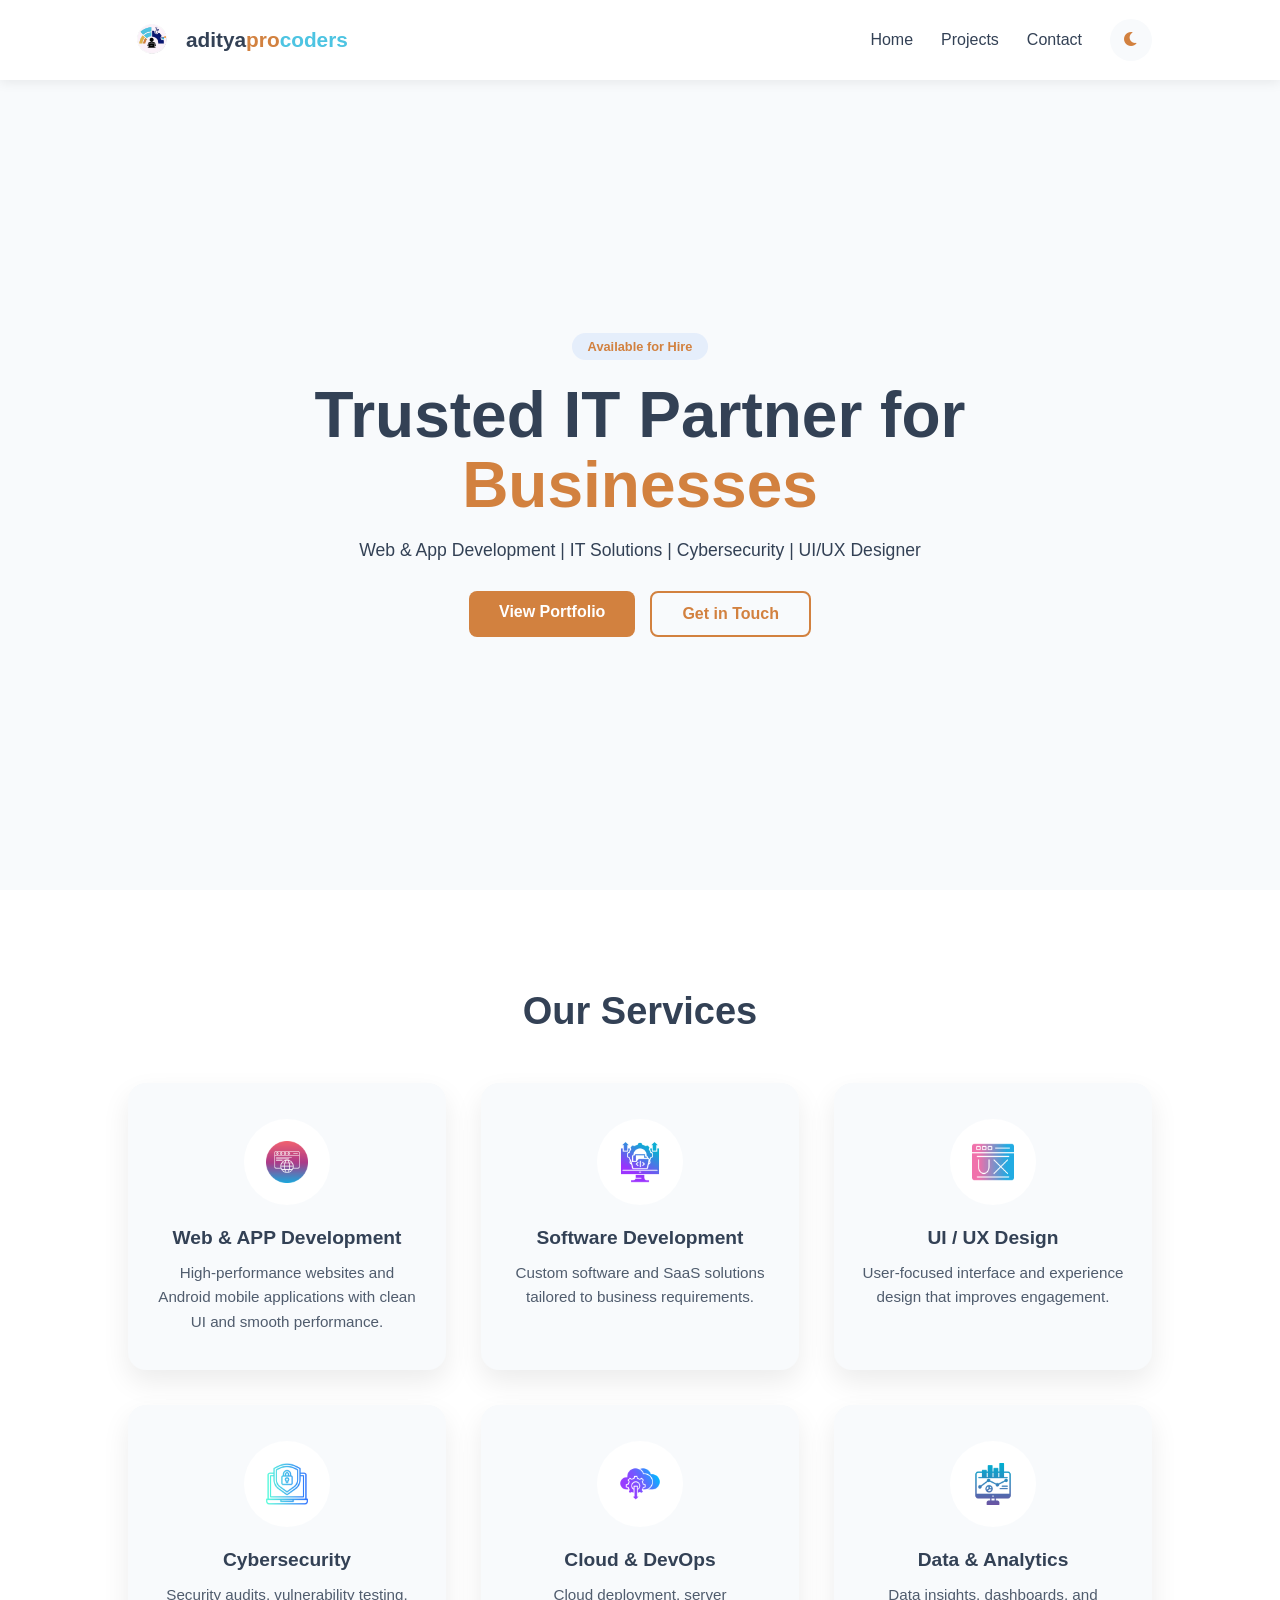
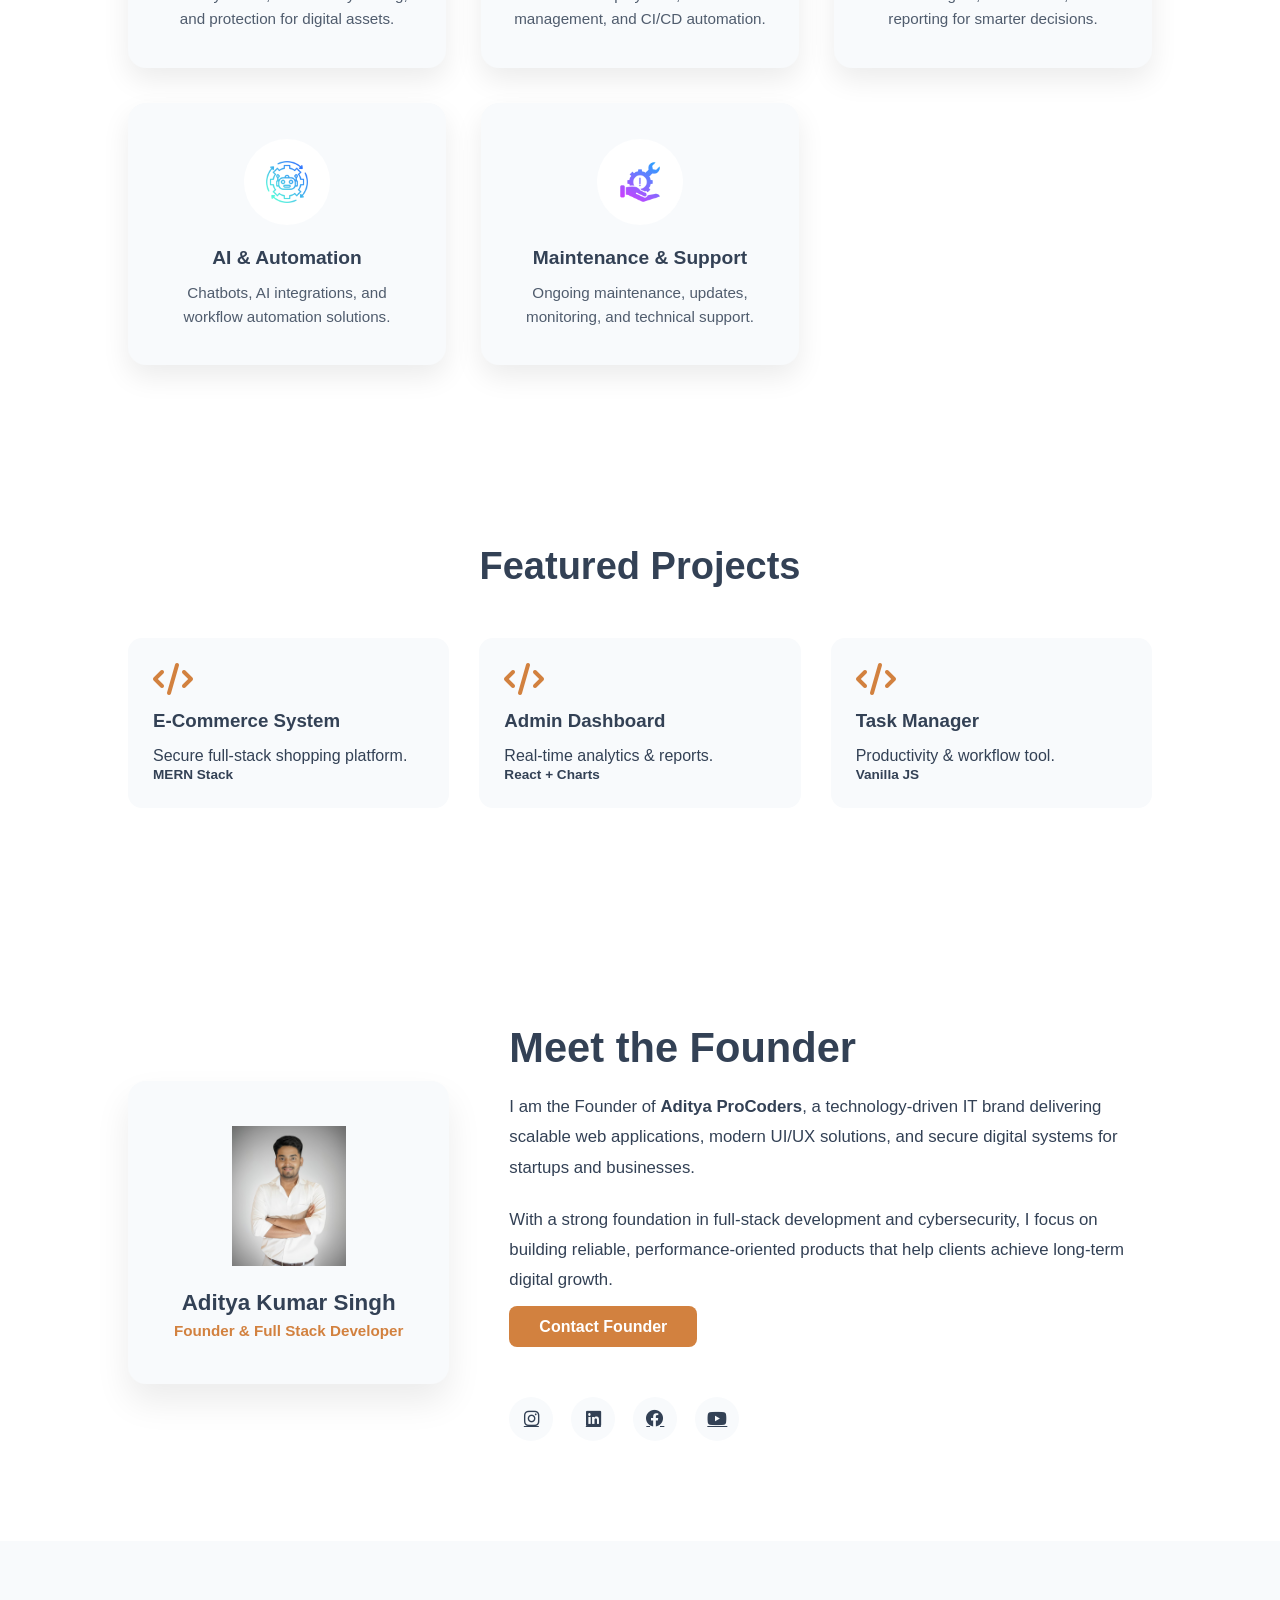
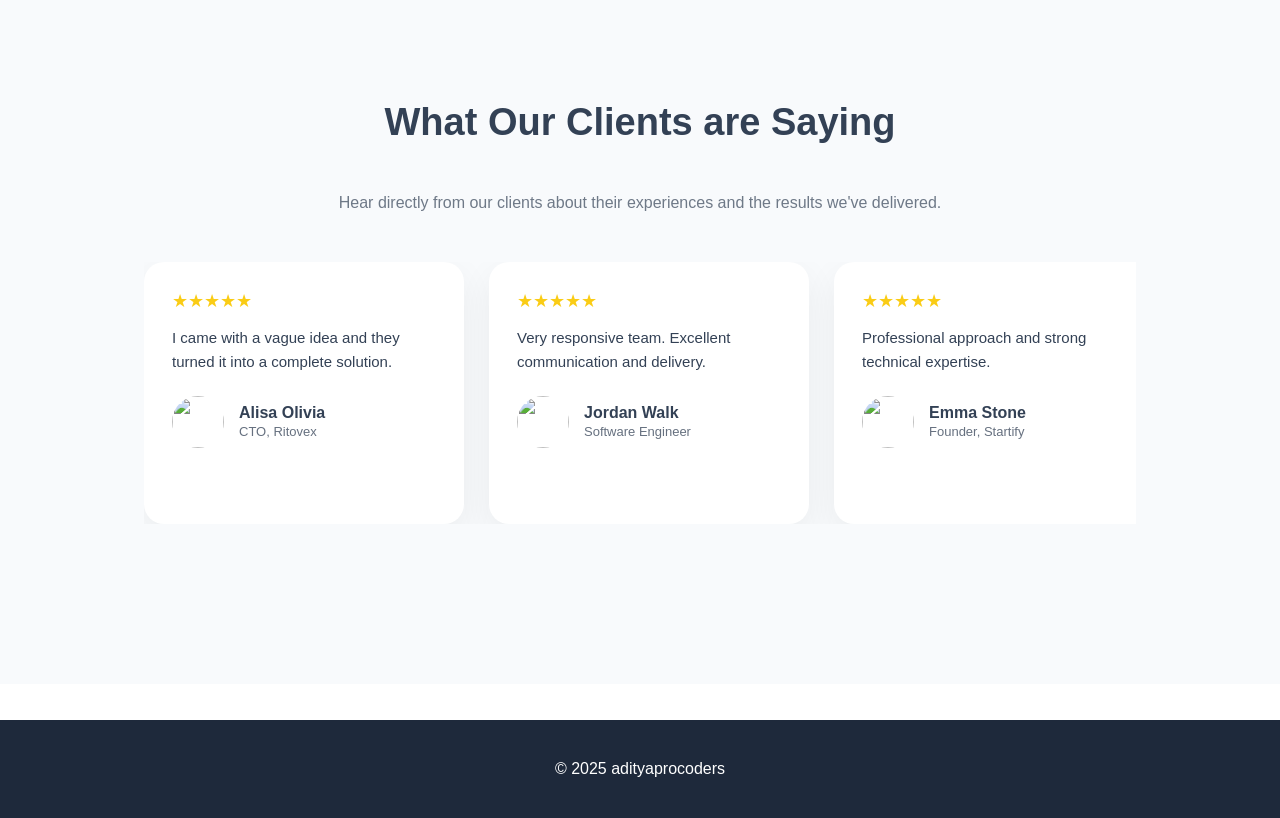
==== index.html @ b523509c "Add files via upload" ====
<!DOCTYPE html>
<html lang="en">
<head>
    <meta charset="UTF-8">
    <meta name="viewport" content="width=device-width, initial-scale=1.0">
    <title>adityaprocoders</title>
    <link rel="icon" type="image/png" href="pic/adityaprocoders.png">
    <link rel="stylesheet" href="style.css">
    <link rel="stylesheet" href="https://cdnjs.cloudflare.com/ajax/libs/font-awesome/6.0.0/css/all.min.css">
</head>
<body>

    <header class="navbar">
    <a href="#home" class="logo-link">
        <img src="pic/adityaprocoders.png" class="logo-img">
        <span class="logo-name">
            aditya<span style="color:#d2813f;">pro</span><span style="color:#4dc4e2;">coders</span>
        </span>
    </a>

    <div class="menu-toggle" id="menu-toggle">
        <i class="fas fa-bars"></i>
    </div>

    <nav>
        <ul class="nav-links" id="nav-links">
            <li><a href="#home">Home</a></li>
            <li><a href="#projects">Projects</a></li>
            <li><a href="#contact">Contact</a></li>
            <li>
                <button id="theme-btn">
                    <i class="fas fa-moon"></i>
                </button>
            </li>
        </ul>
    </nav>
</header>


    <section id="home" class="hero">
        <div class="hero-content">
            <span class="badge">Available for Hire</span>
            <h1>Trusted IT Partner for<br><span class="highlight">Businesses</span></h1>
            <p class="about-us"> Web & App Development | IT Solutions | Cybersecurity | UI/UX Designer </p>
            <div class="hero-btns">
                <a href="#projects" class="btn-primary">View Portfolio</a>
                <a href="https://www.instagram.com/adityaprocoders/" class="btn-secondary">Get in Touch</a>
            </div>
        </div>
    </section>

    <section id="services" class="services-section">
  <h2 class="section-title">Our Services</h2>

  <div class="services-grid">

    <div class="service-card">
      <div class="service-img"><img src="pic/web-browser_9337672.png" alt="Web Development"></div>
      <div class="service-title">Web & APP Development</div>
      <p>High-performance websites and Android mobile applications with clean UI and smooth performance.</p>
    </div>


    <div class="service-card">
      <div class="service-img"><img src="pic/software-development_17789364.png" alt="Software Development"></div>
      <div class="service-title">Software Development</div>
      <p>Custom software and SaaS solutions tailored to business requirements.</p>
    </div>

    <div class="service-card">
      <div class="service-img"><img src="pic/user-experience_9496172.png" alt="UI UX Design"></div>
      <div class="service-title">UI / UX Design</div>
      <p>User-focused interface and experience design that improves engagement.</p>
    </div>

    <div class="service-card">
      <div class="service-img"><img src="pic/cybersecurity_16941152.png" alt="Cybersecurity"></div>
      <div class="service-title">Cybersecurity</div>
      <p>Security audits, vulnerability testing, and protection for digital assets.</p>
    </div>

    <div class="service-card">
      <div class="service-img"><img src="pic/cloud-setting_18044953.png" alt="Cloud & DevOps"></div>
      <div class="service-title">Cloud & DevOps</div>
      <p>Cloud deployment, server management, and CI/CD automation.</p>
    </div>

    <div class="service-card">
      <div class="service-img"><img src="pic/analysis_6950582.png" alt="Data Analytics"></div>
      <div class="service-title">Data & Analytics</div>
      <p>Data insights, dashboards, and reporting for smarter decisions.</p>
    </div>

    <div class="service-card">
      <div class="service-img"><img src="pic/rpa_12775407.png" alt="AI Automation"></div>
      <div class="service-title">AI & Automation</div>
      <p>Chatbots, AI integrations, and workflow automation solutions.</p>
    </div>

    <div class="service-card">
      <div class="service-img"><img src="pic/technical-support_18537902.png" alt="IT Support"></div>
      <div class="service-title">Maintenance & Support</div>
      <p>Ongoing maintenance, updates, monitoring, and technical support.</p>
    </div>

  </div>
</section>




    <section id="projects" class="container">
        <h2 class="section-title">Featured Projects</h2>
        <div class="project-grid" id="project-container">
            </div>
    </section>


    <br>
    <br>







   <section id="founder" class="founder-section">
  <div class="founder-wrapper">

    <!-- Founder Card -->
    <div class="founder-card">
      <img src="pic/Photo.jpeg" alt="Aditya Kumar Singh" class="founder-img">
      <h3>Aditya Kumar Singh</h3>
      <p class="founder-role">Founder & Full Stack Developer</p>
    </div>

    <!-- Founder Content -->
    <div class="founder-content">
      <h2>Meet the Founder</h2>
      <p>
        I am the Founder of <strong>Aditya ProCoders</strong>, a technology-driven IT brand
        delivering scalable web applications, modern UI/UX solutions, and secure digital
        systems for startups and businesses.
      </p>
      <p>
        With a strong foundation in full-stack development and cybersecurity,
        I focus on building reliable, performance-oriented products that help
        clients achieve long-term digital growth.
      </p>

      <a href="href="mailto:adityaprocoder@gmail.com?subject=Project%20Inquiry&body=Hello%20Aditya%2C%0A%0AI%20want%20to%20discuss%20a%20project." 
   class="btn-primary" class="btn-primary">Contact Founder</a>
        <br>
        <br>
        <br>
      <div class="founder-socials">
        <a href="https://www.instagram.com/adityaprocoders/"><i class="fab fa-instagram"></i></a>
        <a href="linkedin.com/in/adityaprocoder?"><i class="fab fa-linkedin"></i></a>
        <a href="https://www.facebook.com/mradityasingh886/"><i class="fab fa-facebook"></i></a>
        <a href="https://www.youtube.com/@adityaprocoder"><i class="fab fa-youtube"></i></a>
      </div>
    </div>

  </div>
</section>


<section class="testimonials" id="testimonials">
  <div class="container">
    <h2 class="section-title">What Our Clients are Saying</h2>
    <p class="section-subtitle">
      Hear directly from our clients about their experiences and the results we've delivered.
    </p>

    <div class="slider">
      <div class="slider-track">

        <!-- Review 1 -->
        <div class="testimonial-card">
          <div class="stars">★★★★★</div>
          <p>I came with a vague idea and they turned it into a complete solution.</p>
          <div class="client">
            <img src="https://i.pravatar.cc/100?img=12">
            <div>
              <h4>Alisa Olivia</h4>
              <span>CTO, Ritovex</span>
            </div>
          </div>
        </div>

        <!-- Review 2 -->
        <div class="testimonial-card">
          <div class="stars">★★★★★</div>
          <p>Very responsive team. Excellent communication and delivery.</p>
          <div class="client">
            <img src="https://i.pravatar.cc/100?img=32">
            <div>
              <h4>Jordan Walk</h4>
              <span>Software Engineer</span>
            </div>
          </div>
        </div>

        <!-- Review 3 -->
        <div class="testimonial-card">
          <div class="stars">★★★★★</div>
          <p>Professional approach and strong technical expertise.</p>
          <div class="client">
            <img src="https://i.pravatar.cc/100?img=45">
            <div>
              <h4>Emma Stone</h4>
              <span>Founder, Startify</span>
            </div>
          </div>
        </div>

        <!-- Review 4 -->
        <div class="testimonial-card">
          <div class="stars">★★★★★</div>
          <p>Highly reliable IT partner. Would recommend without hesitation.</p>
          <div class="client">
            <img src="https://i.pravatar.cc/100?img=21">
            <div>
              <h4>Rahul Mehta</h4>
              <span>Product Manager</span>
            </div>
          </div>
        </div>

        <!-- duplicate for infinite scroll -->
        <!-- copy same 4 again -->
        <div class="testimonial-card">
           <div class="stars">★★★★★</div>
          <p>
            I came with a rough idea, and the team turned it into a fully functional
            and scalable product. Communication was excellent throughout.
          </p>
          <div class="client">
            <img src="https://i.pravatar.cc/100?img=12" alt="Client">
            <div>
              <h4>Alisa Olivia</h4>
              <span>CTO, Ritovex</span>
            </div>
          </div>
        </div>
        <div class="testimonial-card">
          <div class="stars">★★★★★</div>
          <p>
            Working with this team was a pleasure. They were responsive,
            detail-oriented, and delivered beyond expectations.
          </p>
          <div class="client">
            <img src="https://i.pravatar.cc/100?img=32" alt="Client">
            <div>
              <h4>Jordan Walk</h4>
              <span>Software Engineer, Briks</span>
            </div>
          </div>
        </div>

      </div>
    </div>
  </div>
</section>


<br>
<br>

    <footer>
        <p>&copy; 2025 adityaprocoders</p>
         
    </footer>

    <script src="index.js"></script>
</body>
</html>
---- style.css ----
/* =====================
   CSS VARIABLES
===================== */
:root {
    --primary: #d2813f;
    --dark: #1e293b;
    --light: #f8fafc;
    --text: #334155;
    --white: #ffffff;
    --transition: all 0.3s ease;
}

/* Dark Theme */
[data-theme="dark"] {
    --primary: #4dc4e2;
    --dark: #0f172a;
    --light: #1e293b;
    --text: #f1f5f9;
    --white: #0f172a;
}

/* =====================
   GLOBAL
===================== */
* {
    margin: 0;
    padding: 0;
    box-sizing: border-box;
}

body {
    font-family: 'Inter', sans-serif;
    background: var(--white);
    color: var(--text);
    transition: var(--transition);
}

.container {
    padding: 80px 10%;
}

.highlight {
    color: var(--primary);
}

.section-title {
    text-align: center;
    font-size: 2.4rem;
    margin-bottom: 50px;
}

/* =====================
   NAVBAR
===================== */
.navbar {
    position: sticky;
    top: 0;
    z-index: 1000;
    background: var(--white);
    padding: 16px 10%;
    display: flex;
    justify-content: space-between;
    align-items: center;
    box-shadow: 0 2px 12px rgba(0,0,0,0.08);
}

.logo-link {
    display: flex;
    align-items: center;
    gap: 10px;
    text-decoration: none;
}

.logo-img {
    width: 48px;
    height: 48px;
    object-fit: contain;
}

.logo-name {
    font-size: 1.3rem;
    font-weight: 700;
    color: var(--text);
}

/* Nav Links */
.nav-links {
    list-style: none;
    display: flex;
    gap: 28px;
    align-items: center;
}

.nav-links a {
    text-decoration: none;
    color: var(--text);
    font-weight: 500;
}

.nav-links a:hover {
    color: var(--primary);
}

/* =====================
   THEME TOGGLE BUTTON
===================== */
#theme-btn {
    width: 42px;
    height: 42px;
    border-radius: 50%;
    border: none;
    cursor: pointer;
    background: var(--light);
    color: var(--primary);
    font-size: 1rem;
    transition: var(--transition);
}

#theme-btn:hover {
    transform: rotate(20deg) scale(1.05);
}

/* =====================
   HERO
===================== */
.hero {
    min-height: 90vh;
    display: flex;
    align-items: center;
    justify-content: center;
    background: var(--light);
    text-align: center;
    padding: 0 8%;
}

.badge {
    display: inline-block;
    background: rgba(59,130,246,0.1);
    color: var(--primary);
    padding: 6px 16px;
    border-radius: 20px;
    font-size: 0.8rem;
    font-weight: 600;
}

.hero h1 {
    font-size: clamp(2.5rem, 6vw, 4rem);
    margin: 20px 0;
    line-height: 1.1;
}

.about-us {
    font-size: 1.1rem;
    transition: var(--transition);
}

.about-us:hover {
    color: var(--primary);
}

.hero-btns {
    margin-top: 30px;
    display: flex;
    gap: 15px;
    justify-content: center;
    flex-wrap: wrap;
}

/* =====================
   BUTTONS
===================== */
.btn-primary,
.btn-secondary {
    padding: 12px 30px;
    border-radius: 8px;
    font-weight: 600;
    text-decoration: none;
    transition: var(--transition);
}

.btn-primary {
    background: var(--primary);
    color: #fff;
}

.btn-primary:hover {
    transform: translateY(-3px);
    opacity: 0.9;
}

.btn-secondary {
    border: 2px solid var(--primary);
    color: var(--primary);
}

/* =====================
   PROJECTS
===================== */
.project-grid {
    display: grid;
    grid-template-columns: repeat(auto-fit, minmax(280px, 1fr));
    gap: 30px;
}

.project-card {
    background: var(--light);
    padding: 25px;
    border-radius: 14px;
    transition: var(--transition);
}

.project-card:hover {
    transform: translateY(-8px);
    box-shadow: 0 20px 30px rgba(0,0,0,0.1);
}

/* =====================
   FORM
===================== */
.form-card {
    max-width: 600px;
    margin: auto;
    background: var(--white);
    padding: 40px;
    border-radius: 16px;
}

input, textarea {
    width: 100%;
    padding: 12px;
    border-radius: 6px;
    border: 1px solid #ddd;
    background: var(--white);
    color: var(--text);
}

.full-width {
    width: 100%;
}

/* =====================
   FOOTER
===================== */
footer {
    text-align: center;
    padding: 40px;
    background: var(--dark);
    color: white;
}

/* =====================
   MOBILE NAV
===================== */
.menu-toggle {
    display: none;
    font-size: 1.5rem;
    cursor: pointer;
}

@media (max-width: 768px) {
    .menu-toggle {
        display: block;
    }

    .nav-links {
        position: absolute;
        top: 70px;
        right: 10%;
        background: var(--white);
        flex-direction: column;
        padding: 20px;
        gap: 20px;
        border-radius: 12px;
        box-shadow: 0 10px 30px rgba(0,0,0,0.15);
        display: none;
    }

    .nav-links.active {
        display: flex;
    }
}


/* =====================
   FOUNDER SECTION
===================== */
.founder-section {
    padding: 100px 10%;
    background: var(--white);
}

.founder-wrapper {
    display: grid;
    grid-template-columns: 1fr 2fr;
    gap: 60px;
    align-items: center;
}

/* Founder Card */
.founder-card {
    background: var(--light);
    padding: 45px;
    border-radius: 18px;
    text-align: center;
    box-shadow: 0 18px 35px rgba(0,0,0,0.08);
}

.founder-img {
    width: 140px;
    height: 140px;
    object-fit: contain;
    margin-bottom: 20px;
}

.founder-card h3 {
    font-size: 1.4rem;
    margin-bottom: 6px;
}

.founder-role {
    font-size: 0.95rem;
    color: var(--primary);
    font-weight: 600;
}

/* Founder Content */
.founder-content h2 {
    font-size: 2.6rem;
    margin-bottom: 20px;
}

.founder-content p {
    font-size: 1.05rem;
    line-height: 1.8;
    margin-bottom: 22px;
}

/* Social Icons */
.founder-socials {
    margin-top: 25px;
    display: flex;
    gap: 18px;
}

.founder-socials a {
    width: 44px;
    height: 44px;
    border-radius: 50%;
    background: var(--light);
    display: flex;
    align-items: center;
    justify-content: center;
    color: var(--text);
    font-size: 1.1rem;
    transition: var(--transition);
}

.founder-socials a:hover {
    background: var(--primary);
    color: #fff;
}

/* =====================
   RESPONSIVE
===================== */
@media (max-width: 900px) {
    .founder-wrapper {
        grid-template-columns: 1fr;
        text-align: center;
    }

    .founder-socials {
        justify-content: center;
    }
}

/* =========================
   SERVICES SECTION
========================= */
.services-section {
    padding: 100px 10%;
    background: var(--white);
    transition: var(--transition);
}

.services-grid {
    display: grid;
    grid-template-columns: repeat(auto-fit, minmax(260px, 1fr));
    gap: 35px;
}

/* =========================
   SERVICE CARD
========================= */
.service-card {
    background: var(--light);
    border-radius: 18px;
    padding: 36px 28px;
    text-align: center;
    position: relative;
    overflow: hidden;
    box-shadow: 0 12px 28px rgba(0,0,0,0.08);
    transition: var(--transition);
}

/* Gradient border – works in both modes */
.service-card::before {
    content: "";
    position: absolute;
    inset: 0;
    padding: 2px;
    border-radius: 18px;
    background: linear-gradient(135deg, var(--primary), #6366f1);
    -webkit-mask: linear-gradient(#fff 0 0) content-box,
                  linear-gradient(#fff 0 0);
    -webkit-mask-composite: xor;
    mask-composite: exclude;
    opacity: 0;
    transition: var(--transition);
}

.service-card:hover::before {
    opacity: 1;
}

.service-card:hover {
    transform: translateY(-12px);
}

/* =========================
   ICON
========================= */
.service-img {
    width: 86px;
    height: 86px;
    margin: 0 auto 22px;
    display: flex;
    align-items: center;
    justify-content: center;
    background: var(--white);
    border-radius: 50%;
    transition: var(--transition);
}

.service-img img {
    width: 42px;
    transition: var(--transition);
}

.service-card:hover .service-img {
    background: var(--primary);
}

.service-card:hover .service-img img {
    filter: brightness(0) invert(1);
}

/* =========================
   TEXT
========================= */
.service-title {
    font-size: 1.2rem;
    font-weight: 600;
    color: var(--text);
    margin-bottom: 12px;
}

.service-card p {
    font-size: 0.95rem;
    color: var(--text);
    line-height: 1.6;
    opacity: 0.85;
}

/* =========================
   DARK MODE SHADOW FIX
========================= */
[data-theme="dark"] .service-card {
    box-shadow: 0 16px 32px rgba(0,0,0,0.6);
}

/* =========================
   RESPONSIVE
========================= */
@media (max-width: 768px) {
    .services-section {
        padding: 80px 6%;
    }
}


/* =========================
   CONTACT SECTION
========================= */
.contact-section {
    padding: 100px 10%;
    background: var(--light);
}

/* Card */
.contact-card {
    max-width: 640px;
    margin: auto;
    background: var(--white);
    padding: 45px;
    border-radius: 18px;
    box-shadow: 0 18px 35px rgba(0,0,0,0.08);
    transition: var(--transition);
}

/* Inputs */
.input-group {
    margin-bottom: 22px;
}

.input-group input,
.input-group textarea {
    width: 100%;
    padding: 14px 16px;
    font-size: 0.95rem;
    border-radius: 10px;
    border: 1px solid rgba(0,0,0,0.15);
    background: var(--white);
    color: var(--text);
    transition: var(--transition);
}

/* Focus */
.input-group input:focus,
.input-group textarea:focus {
    outline: none;
    border-color: var(--primary);
    box-shadow: 0 0 0 3px rgba(99,102,241,0.15);
}

/* Button */
.contact-card .btn-primary {
    margin-top: 10px;
    font-size: 1rem;
}

/* =========================
   DARK MODE FIXES
========================= */
[data-theme="dark"] .contact-card {
    box-shadow: 0 18px 40px rgba(0,0,0,0.6);
}

[data-theme="dark"] .input-group input,
[data-theme="dark"] .input-group textarea {
    border-color: rgba(255,255,255,0.2);
}

/* =========================
   RESPONSIVE
========================= */
@media (max-width: 768px) {
    .contact-section {
        padding: 80px 6%;
    }

    .contact-card {
        padding: 35px 25px;
    }
}

@media (max-width: 480px) {
    .contact-card {
        padding: 28px 20px;
    }
}

 /* ================================
   TESTIMONIALS SECTION
================================ */
.testimonials {
  padding: 80px 20px;
  background: var(--light);
  color: var(--text);
  overflow: hidden;
  transition: var(--transition);
}

.section-title {
  text-align: center;
  font-size: 38px;
  font-weight: 700;
}

.section-subtitle {
  text-align: center;
  max-width: 720px;
  margin: 12px auto 50px;
  font-size: 16px;
  color: color-mix(in srgb, var(--text) 70%, transparent);
}

/* ================================
   SLIDER
================================ */
.slider {
  width: 100%;
  overflow: hidden;
  position: relative;
}

.slider-track {
  display: flex;
  gap: 25px;
  width: max-content;
  animation: scroll 30s linear infinite;
}

.slider-track:hover {
  animation-play-state: paused;
}

/* ================================
   TESTIMONIAL CARD
================================ */
.testimonial-card {
  min-width: 320px;
  max-width: 320px;
  background: var(--white);
  padding: 28px;
  border-radius: 20px;
  box-shadow: 0 12px 35px rgba(0,0,0,0.06);
  transition: var(--transition);
}

.testimonial-card:hover {
  transform: translateY(-10px);
}

/* ================================
   STARS + TEXT
================================ */
.stars {
  color: #facc15;
  font-size: 18px;
  margin-bottom: 14px;
}

.testimonial-card p {
  font-size: 15px;
  line-height: 1.6;
}

/* ================================
   CLIENT INFO
================================ */
.client {
  display: flex;
  align-items: center;
  gap: 15px;
  margin-top: 22px;
}

.client img {
  width: 52px;
  height: 52px;
  border-radius: 50%;
  object-fit: cover;
}

.client h4 {
  font-size: 16px;
  margin: 0;
}

.client span {
  font-size: 13px;
  opacity: 0.75;
}

/* ================================
   ANIMATION
================================ */
@keyframes scroll {
  from {
    transform: translateX(0);
  }
  to {
    transform: translateX(-50%);
  }
}

/* ================================
   RESPONSIVE
================================ */
@media (max-width: 768px) {
  .testimonial-card {
    min-width: 280px;
  }
  .section-title {
    font-size: 30px;
  }
}

@media (max-width: 480px) {
  .testimonial-card {
    min-width: 260px;
  }
}
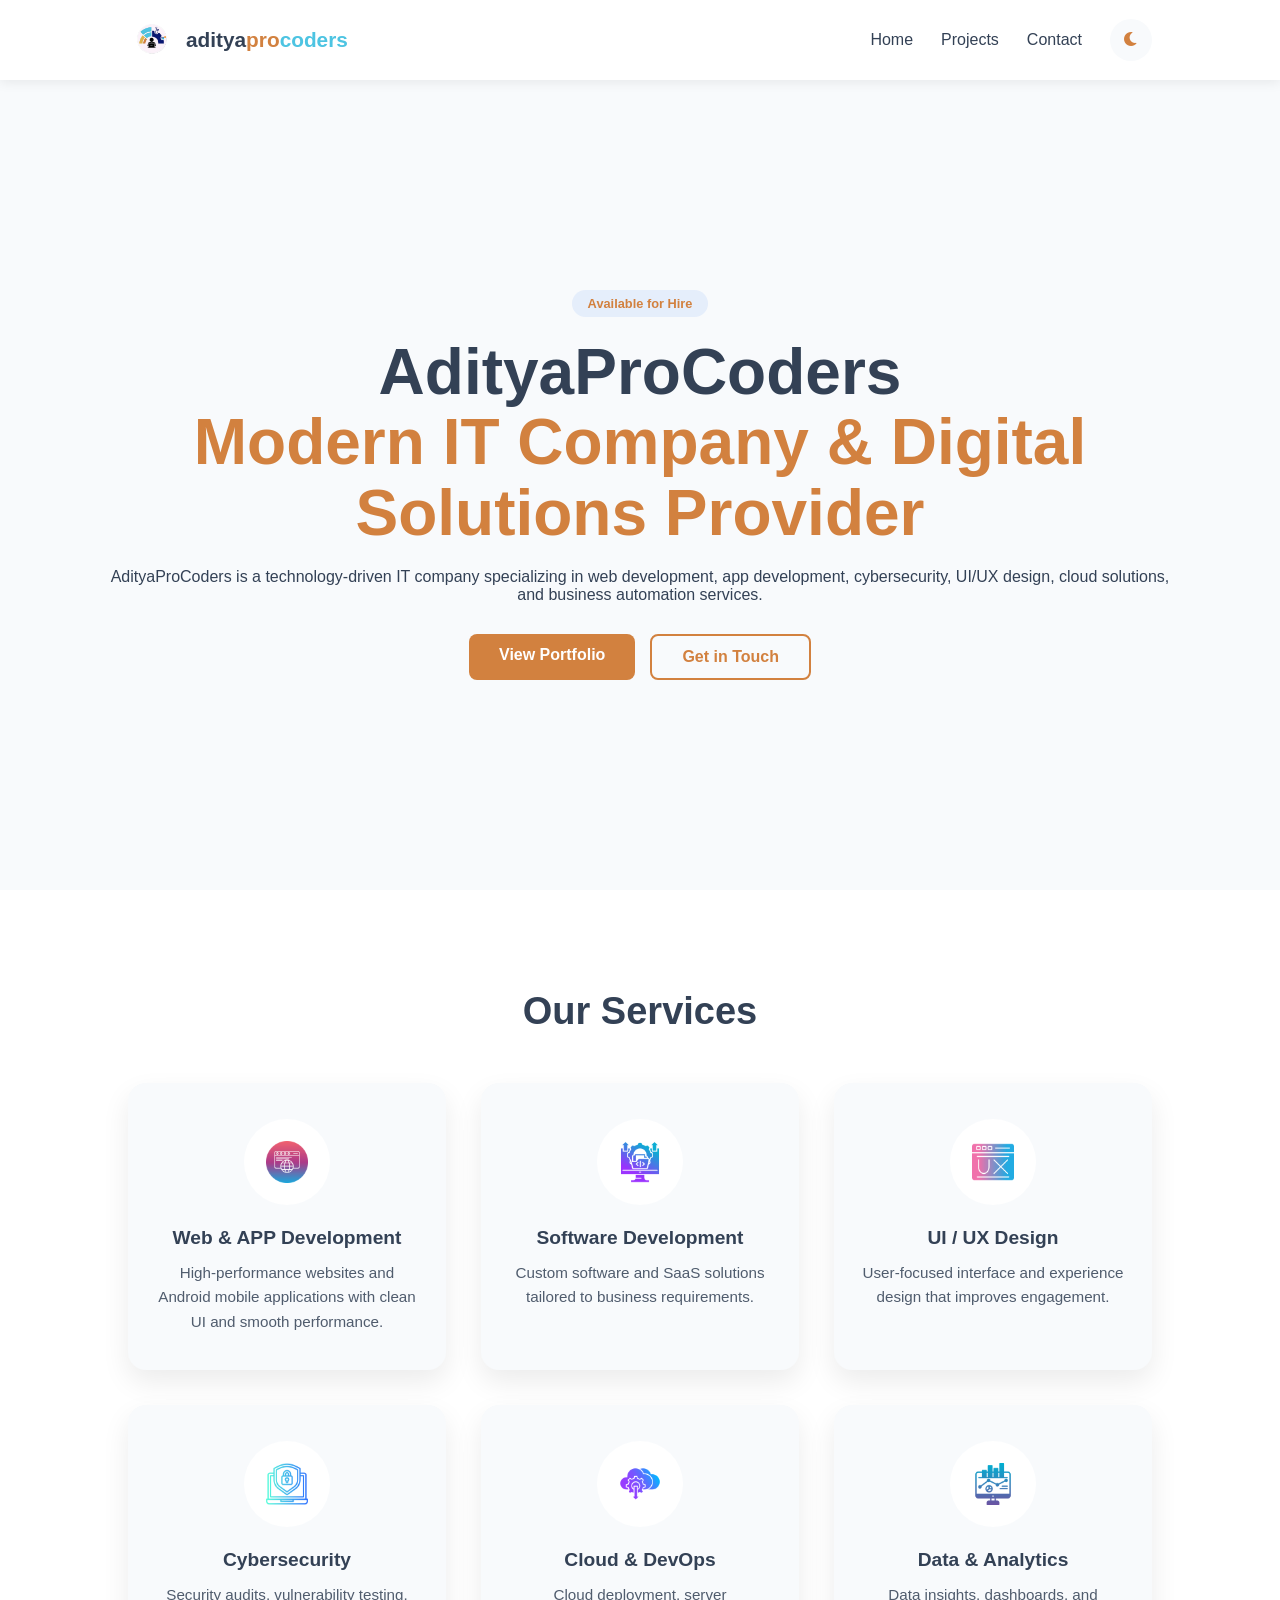
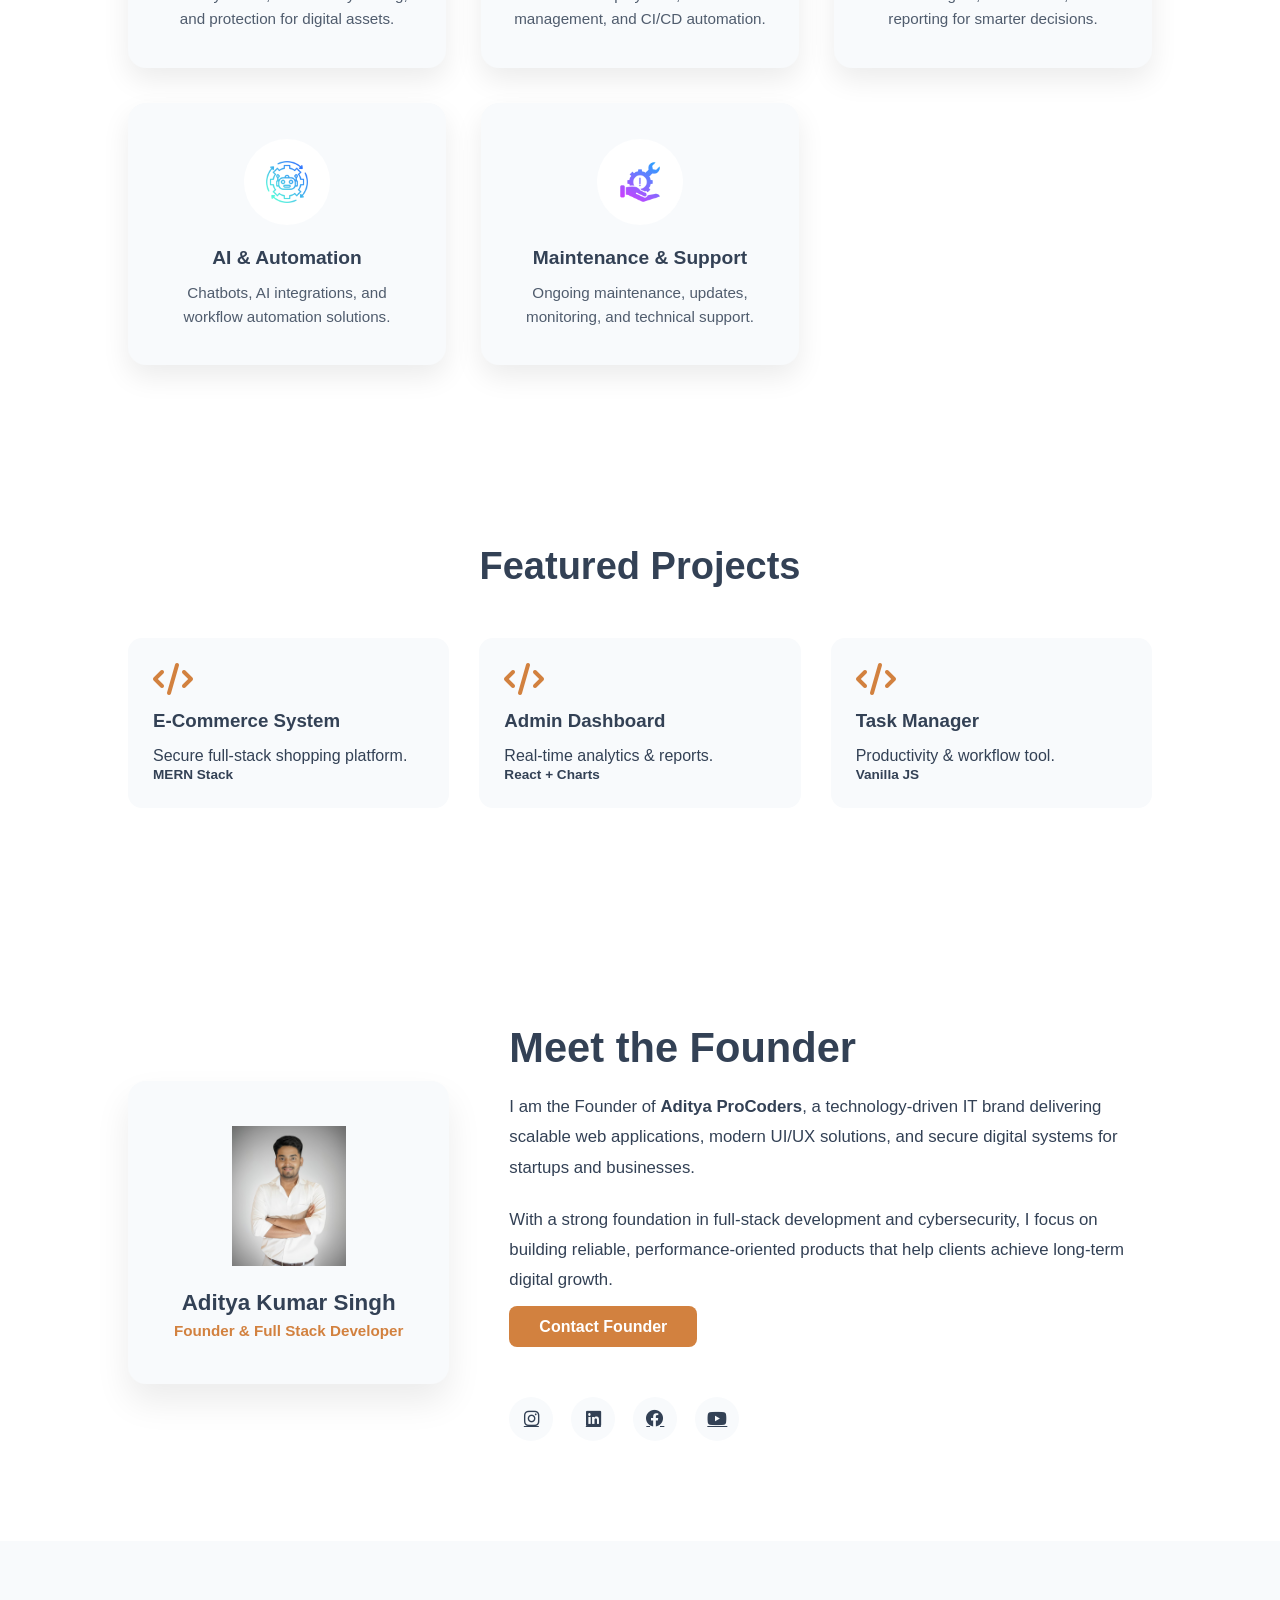
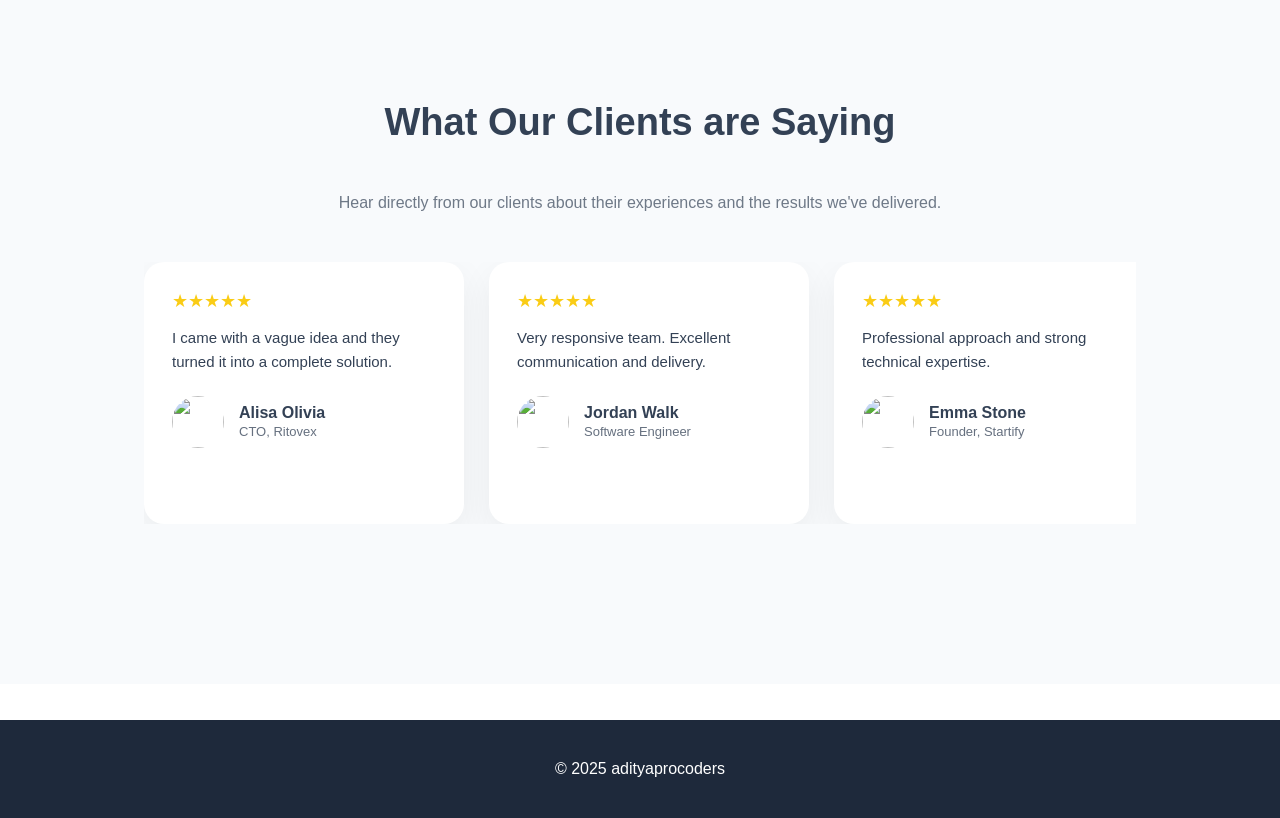
==== commit 2d7ad04b: "Update index.html" ====
--- a/index.html
+++ b/index.html
@@ -3,10 +3,45 @@
 <head>
     <meta charset="UTF-8">
     <meta name="viewport" content="width=device-width, initial-scale=1.0">
-    <title>adityaprocoders</title>
+  <title>
+AdityaProCoders | IT Company, Web Development & Cybersecurity Solutions
+</title>
+
+<meta property="og:image"
+content="https://adityaprocoders.github.io/pic/adityaprocoders.png">
+    
+    <meta name="description"
+content="AdityaProCoders is a modern IT company providing web development, app development, cybersecurity, UI/UX and cloud solutions.">
+
+<meta name="keywords"
+content="adityaprocoders, AdityaProCoders, Aditya Kumar Singh, web developer, programmer, AdityaProCoders IT company, web development company, app development company, cybersecurity company, software company India">
+<meta name="author" content="AdityaProCoders">
+  
     <link rel="icon" type="image/png" href="pic/adityaprocoders.png">
     <link rel="stylesheet" href="style.css">
     <link rel="stylesheet" href="https://cdnjs.cloudflare.com/ajax/libs/font-awesome/6.0.0/css/all.min.css">
+
+<script type="application/ld+json">
+{
+  "@context": "https://schema.org",
+  "@type": "Organization",
+  "name": "AdityaProCoders",
+  "url": "https://adityaprocoders.github.io",
+  "logo": "https://adityaprocoders.github.io/pic/adityaprocoders.png",
+  "sameAs": [
+    "https://www.instagram.com/adityaprocoders/",
+    "https://www.youtube.com/@adityaprocoder"
+  ]
+}
+</script>
+
+
+
+
+
+
+
+
 </head>
 <body>
 
@@ -40,10 +75,19 @@
     <section id="home" class="hero">
         <div class="hero-content">
             <span class="badge">Available for Hire</span>
-            <h1>Trusted IT Partner for<br><span class="highlight">Businesses</span></h1>
-            <p class="about-us"> Web & App Development | IT Solutions | Cybersecurity | UI/UX Designer </p>
+           <h1>
+AdityaProCoders <br>
+<span class="highlight">
+Modern IT Company & Digital Solutions Provider
+</span>
+</h1>
+           <p>
+AdityaProCoders is a technology-driven IT company specializing in
+web development, app development, cybersecurity, UI/UX design,
+cloud solutions, and business automation services.
+</p>
             <div class="hero-btns">
-                <a href="#projects" class="btn-primary">View Portfolio</a>
+                <a href="#" class="btn-primary">View Portfolio</a>
                 <a href="https://www.instagram.com/adityaprocoders/" class="btn-secondary">Get in Touch</a>
             </div>
         </div>
@@ -275,4 +319,4 @@
 
     <script src="index.js"></script>
 </body>
-</html>+</html>
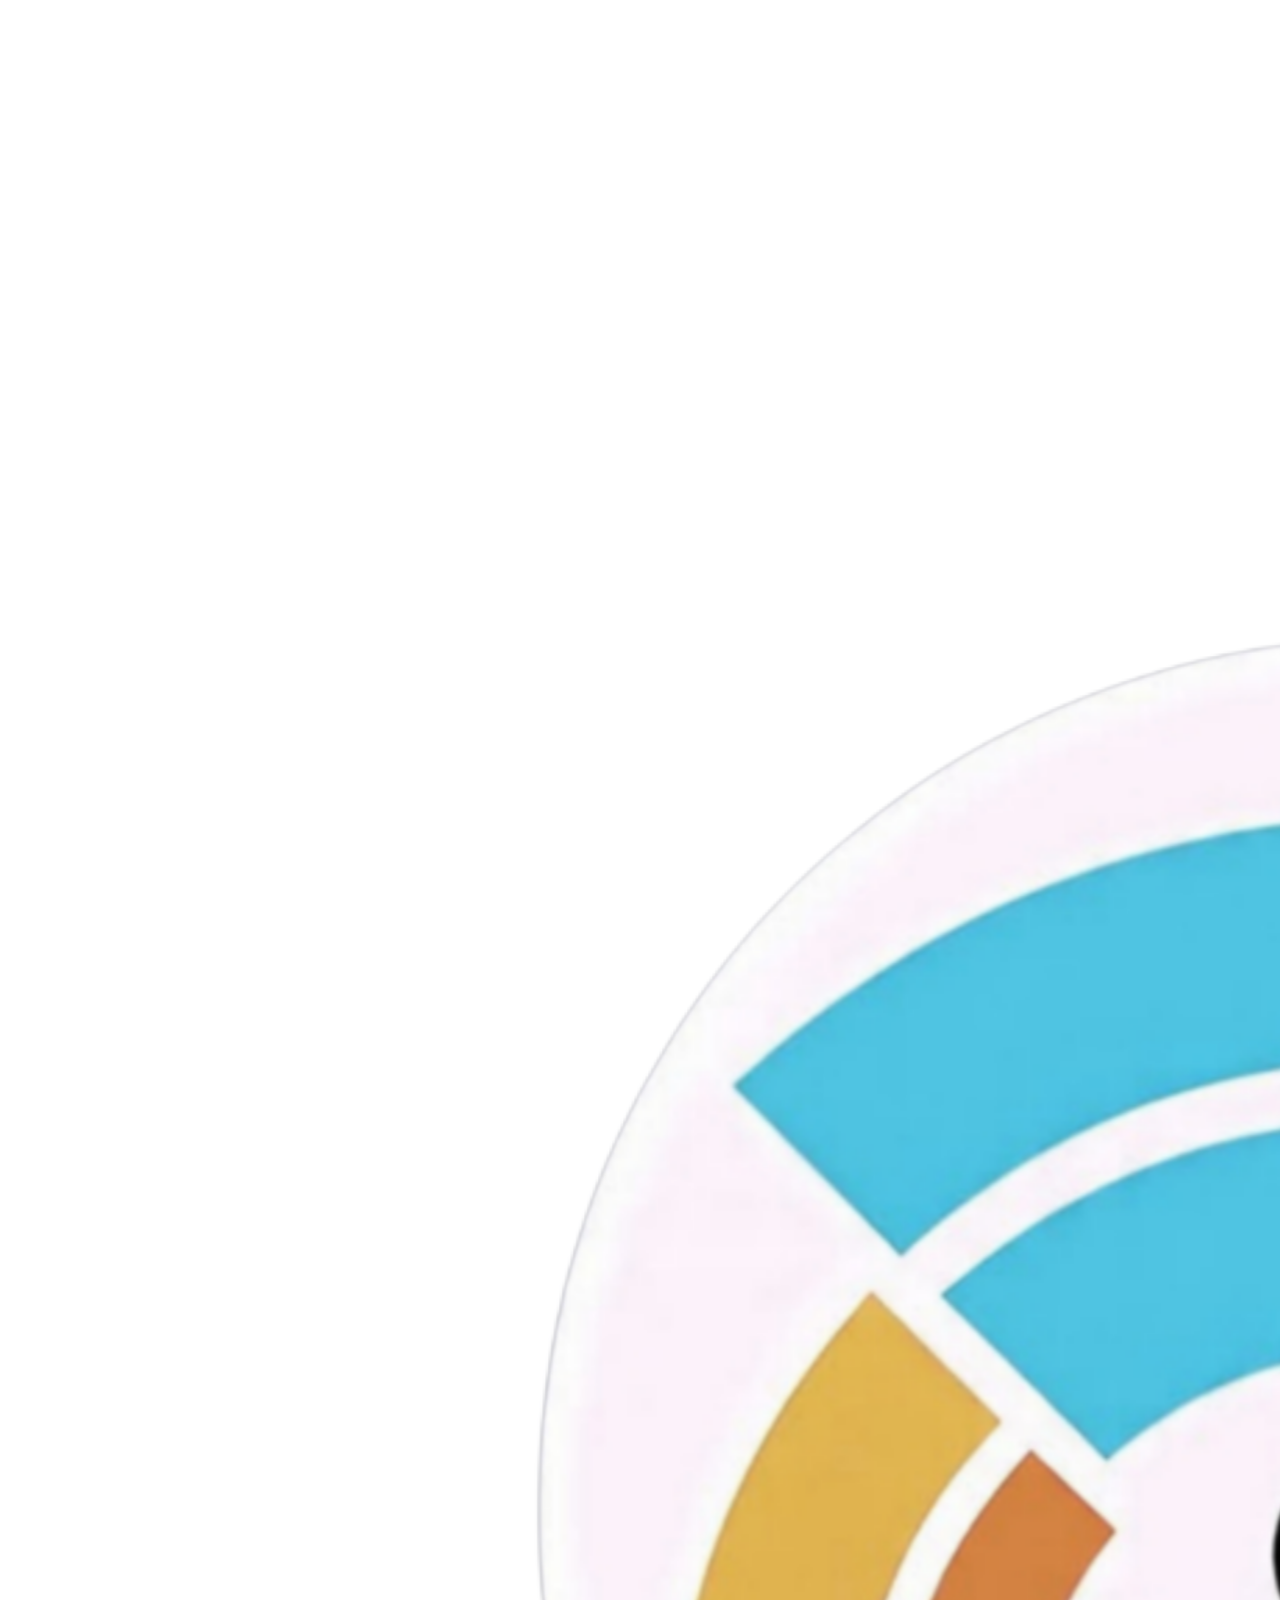
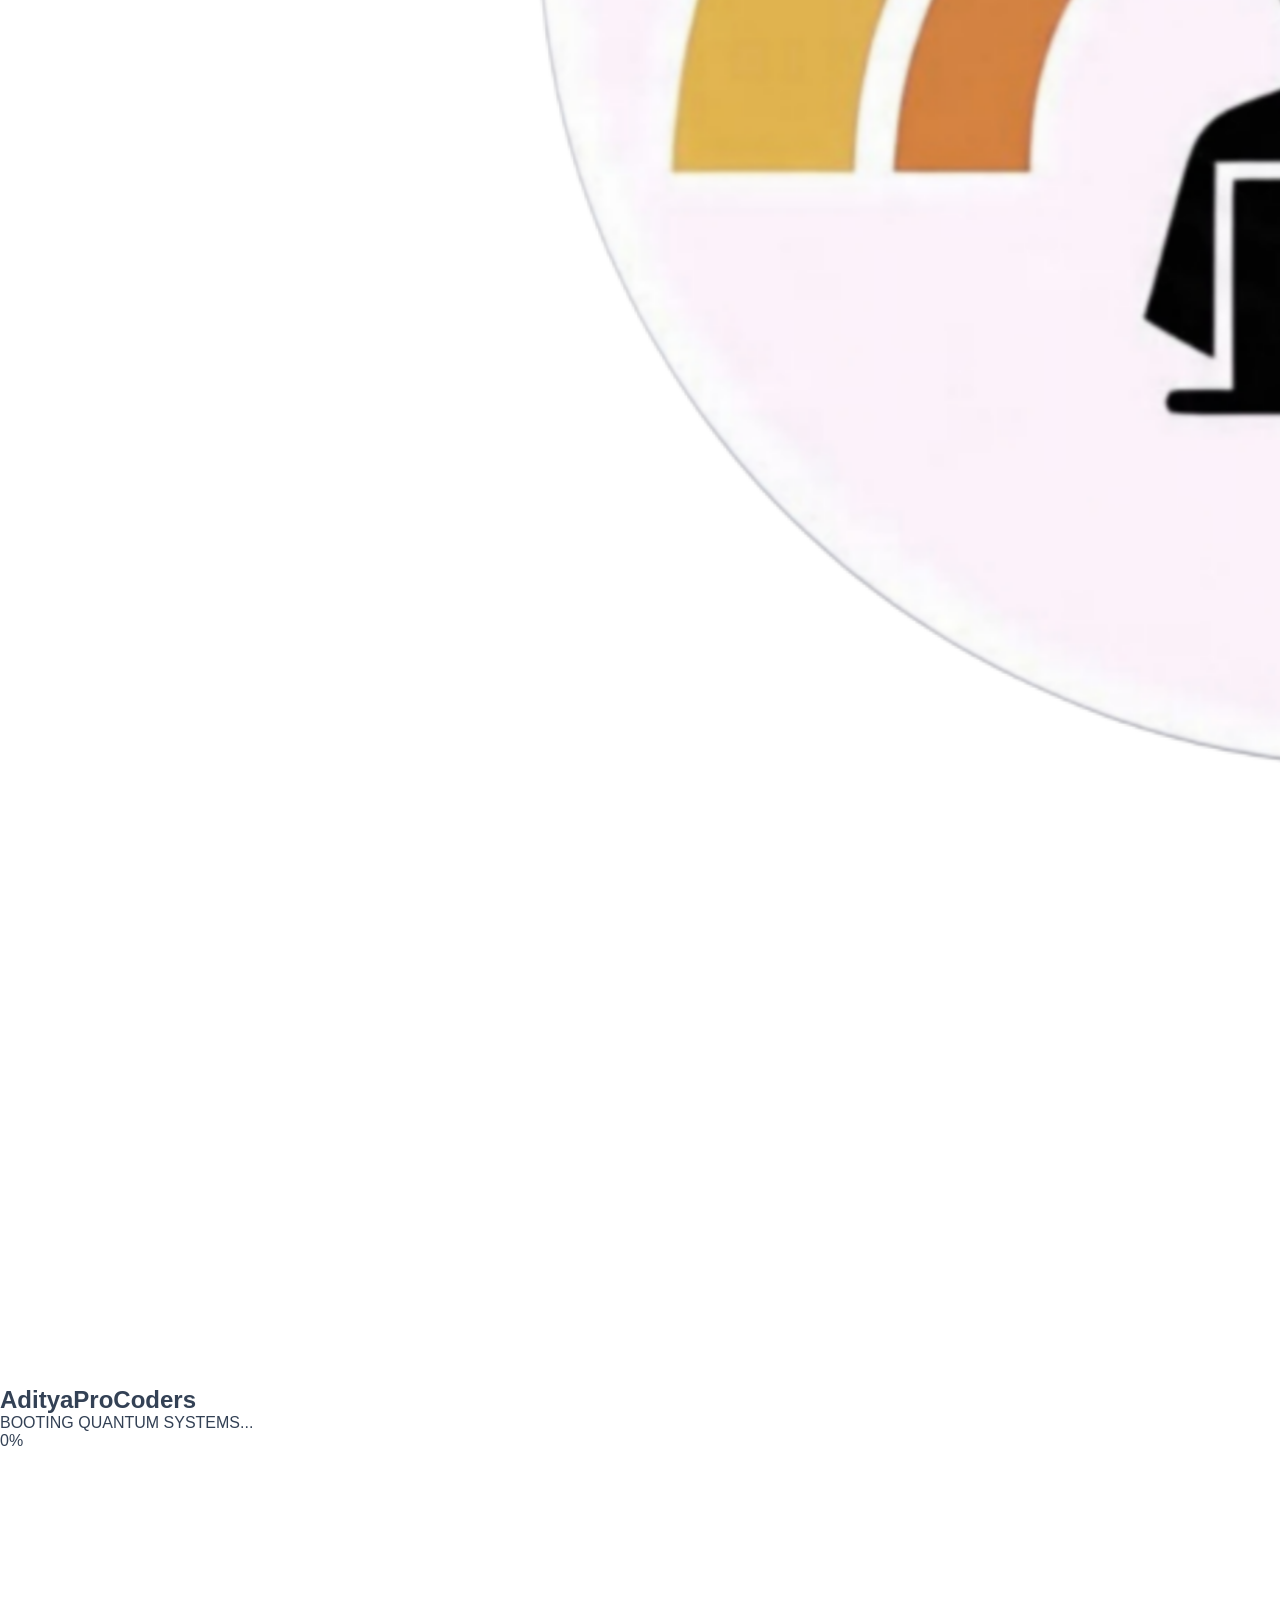
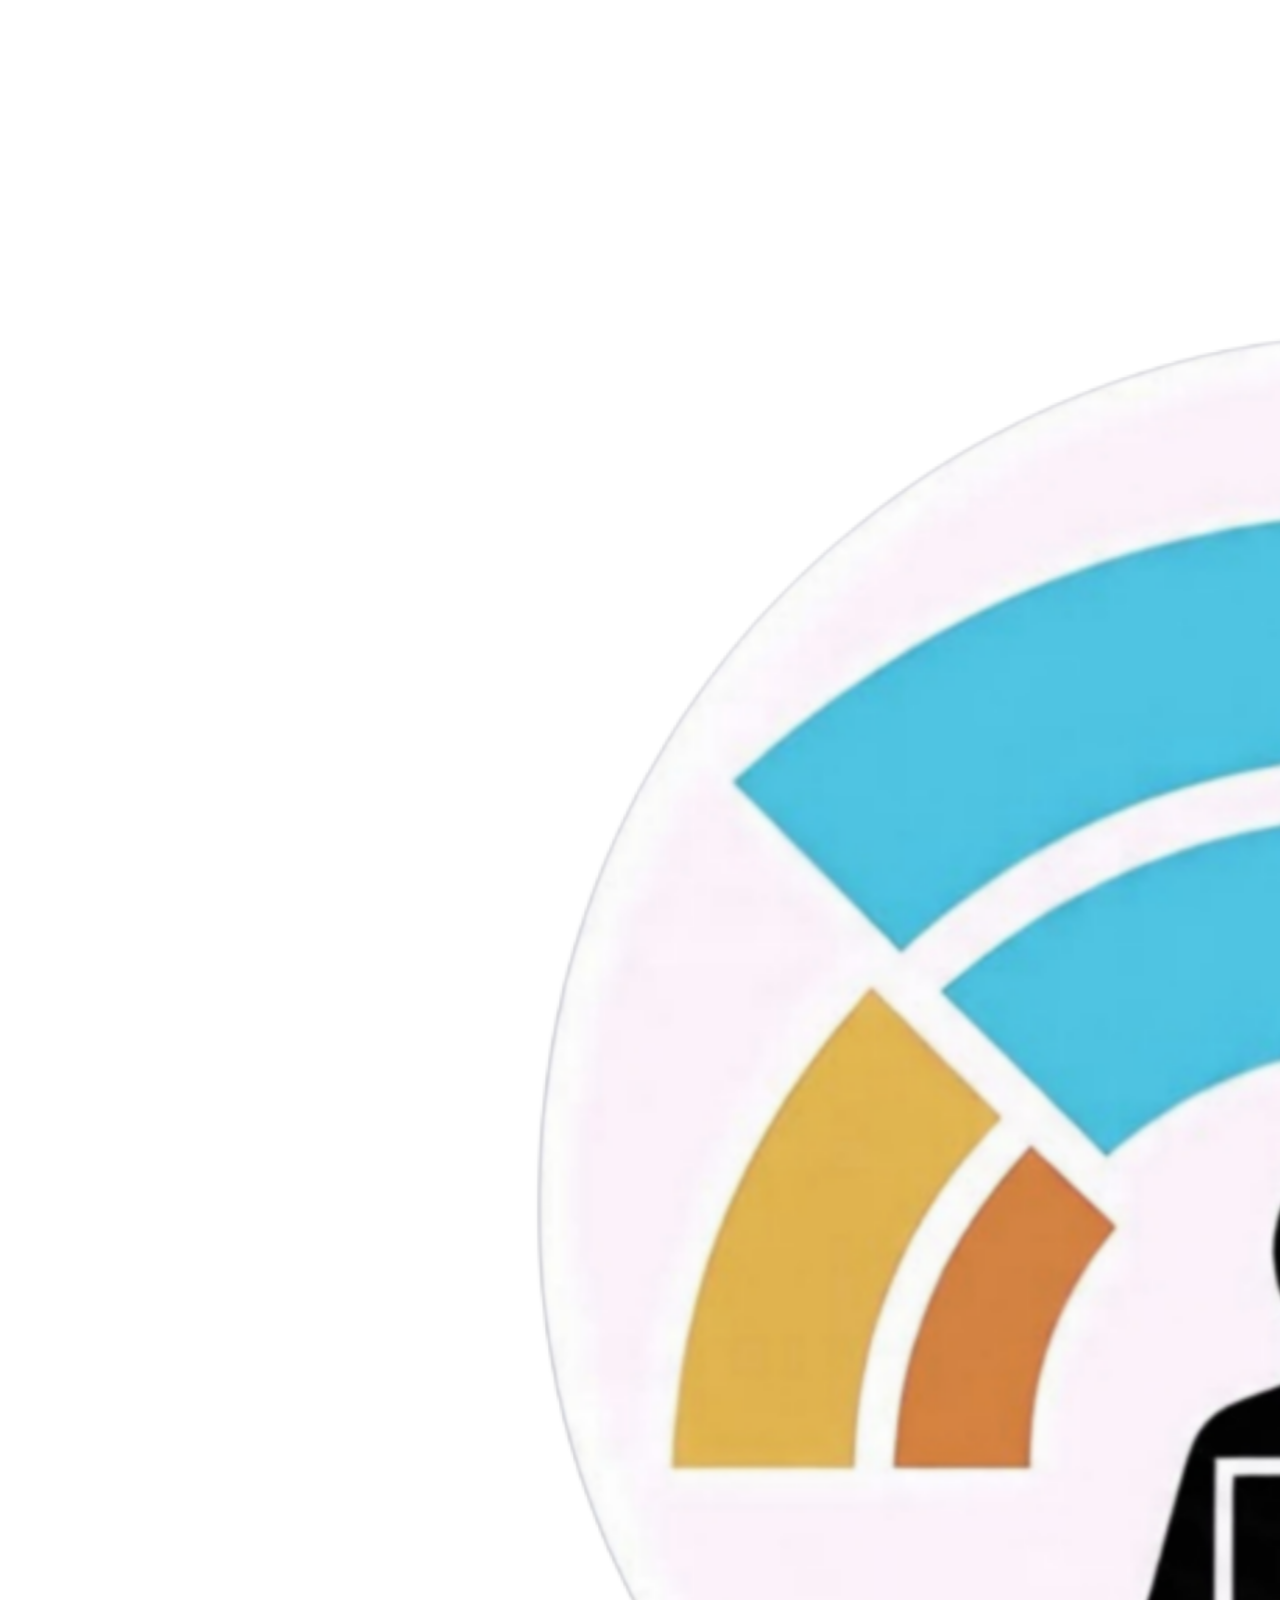
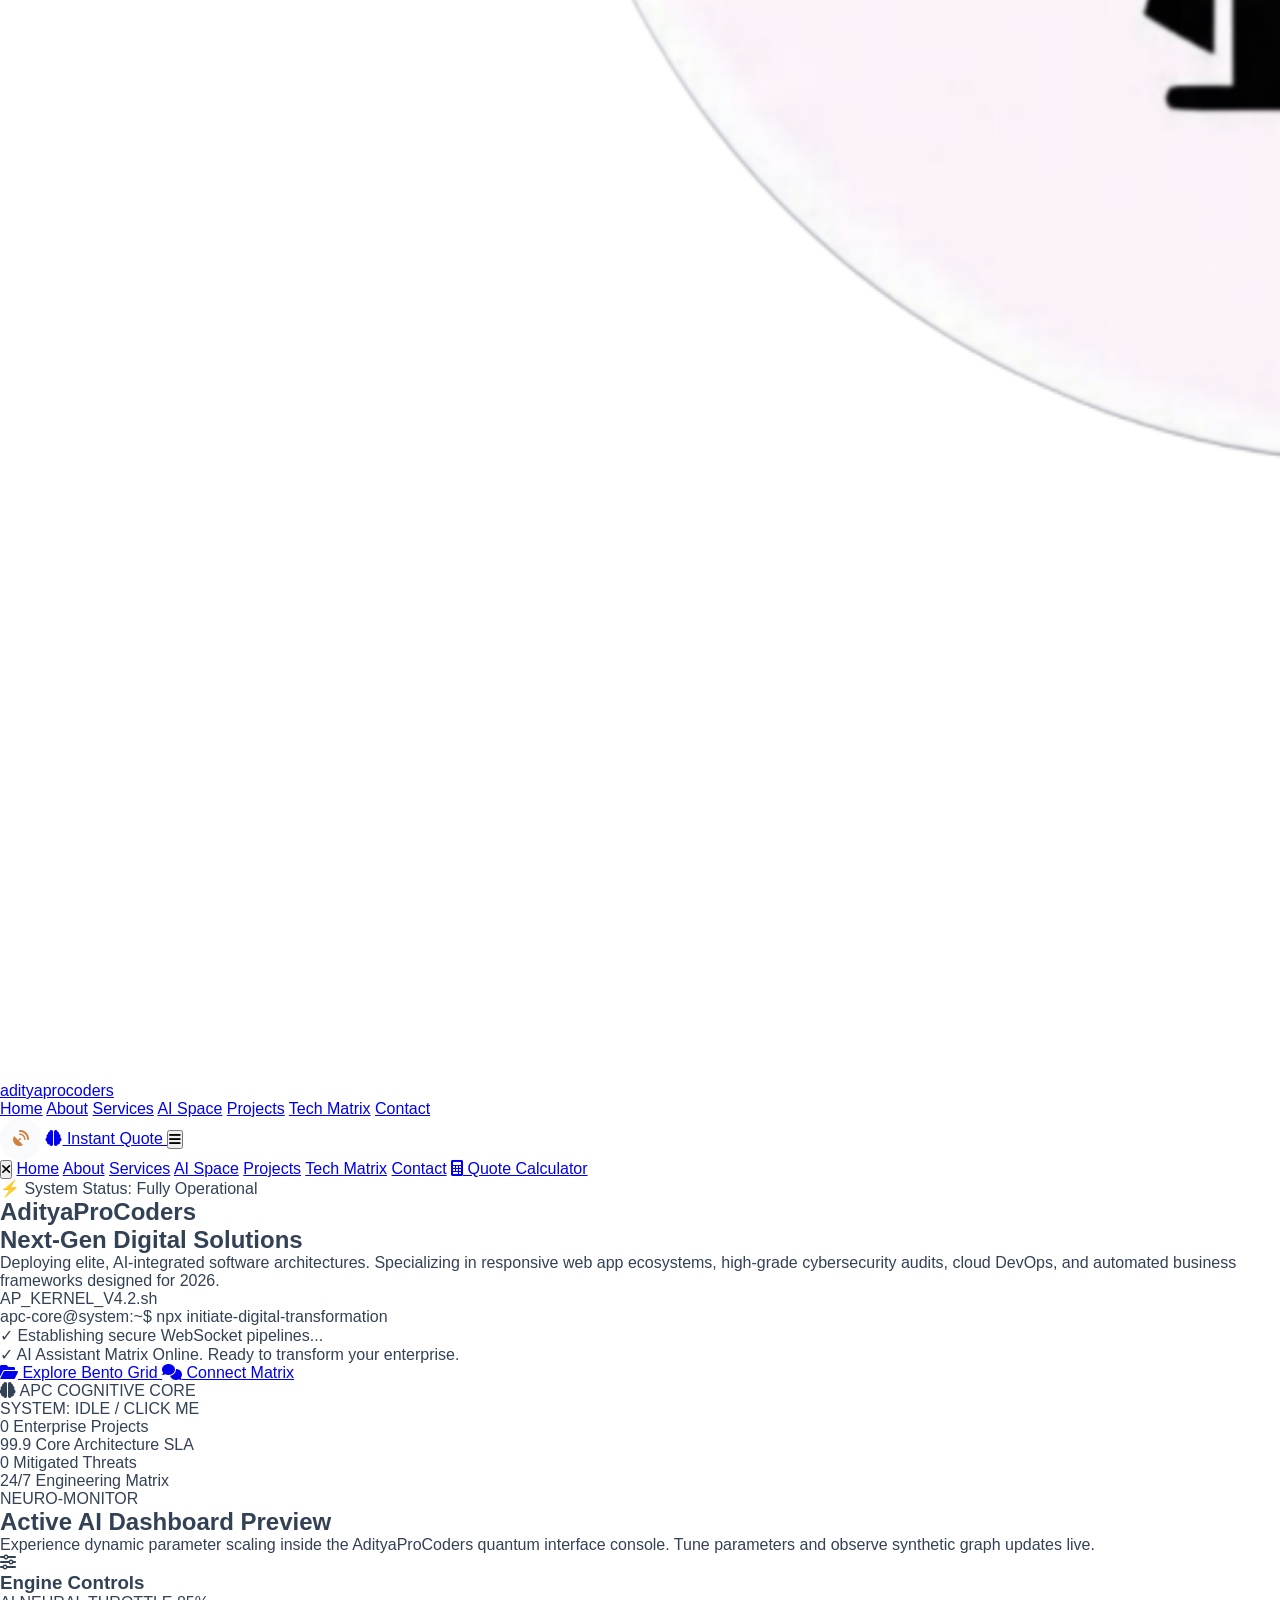
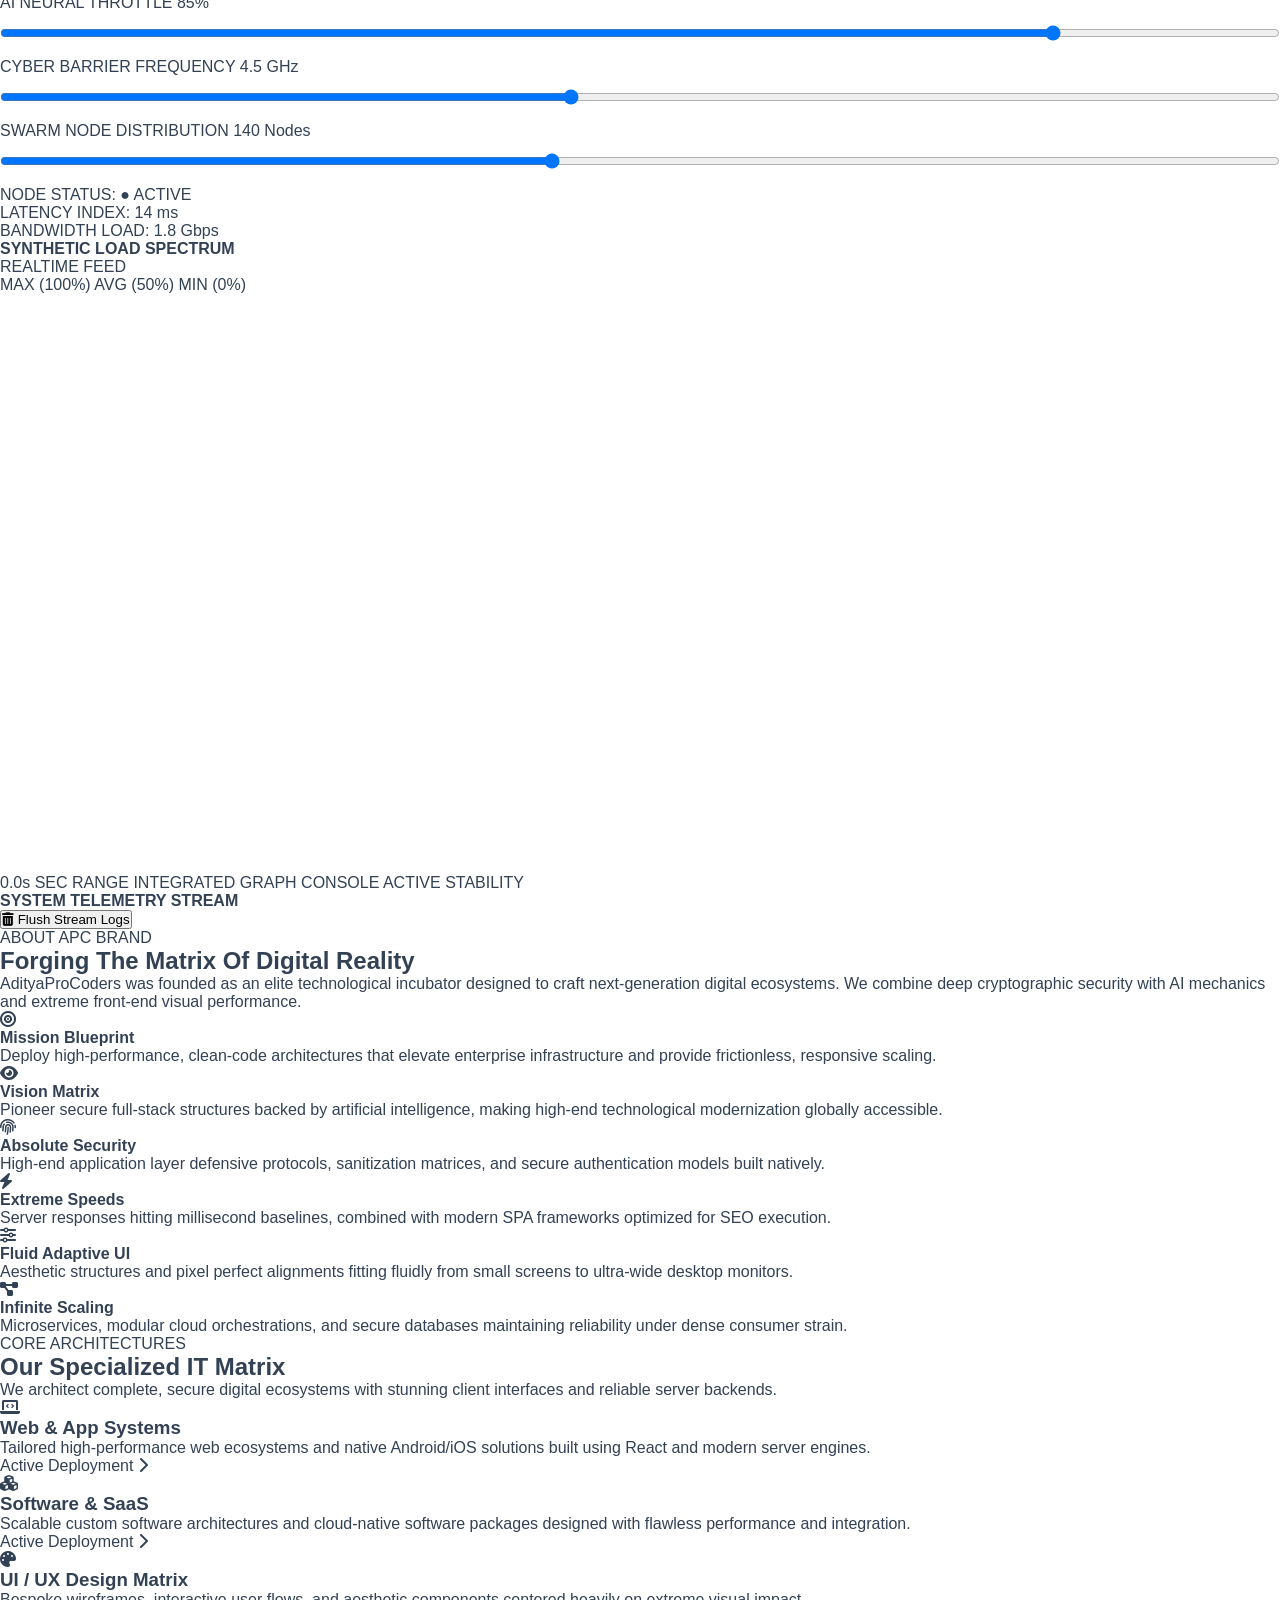
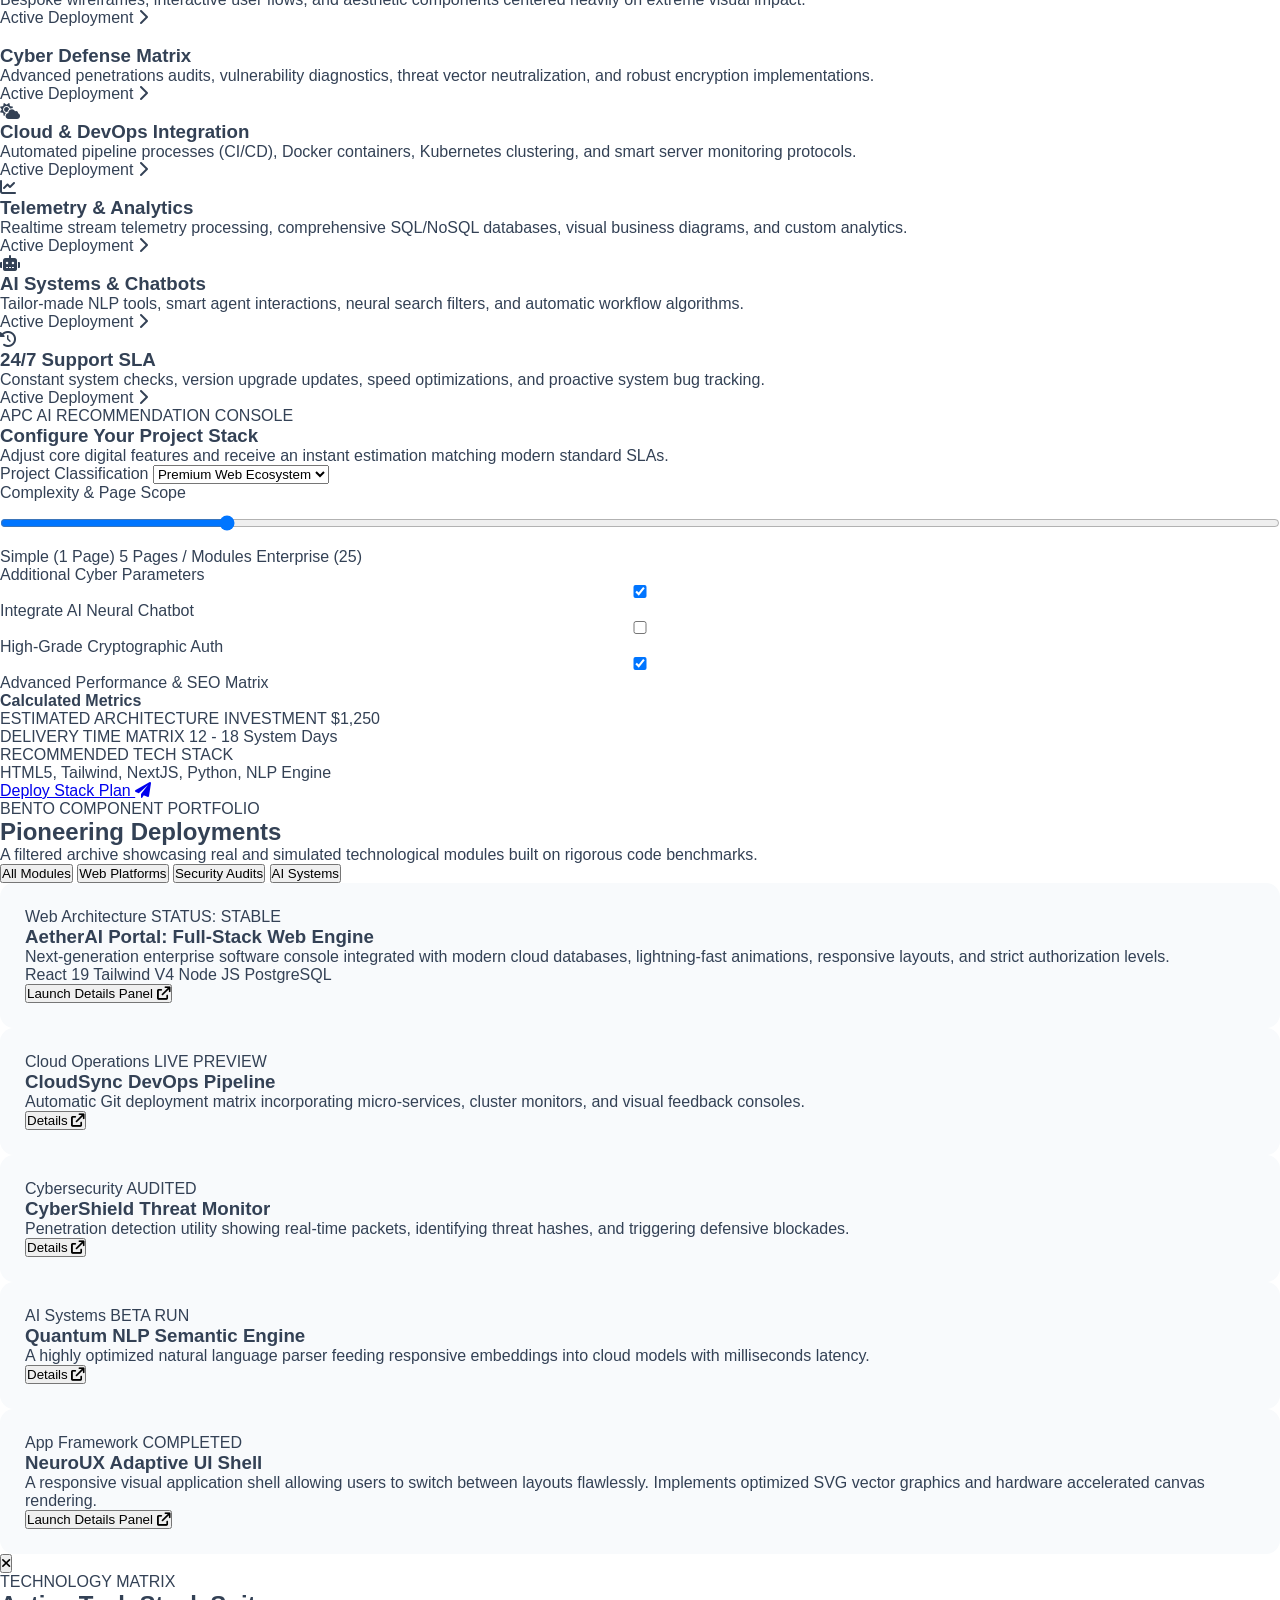
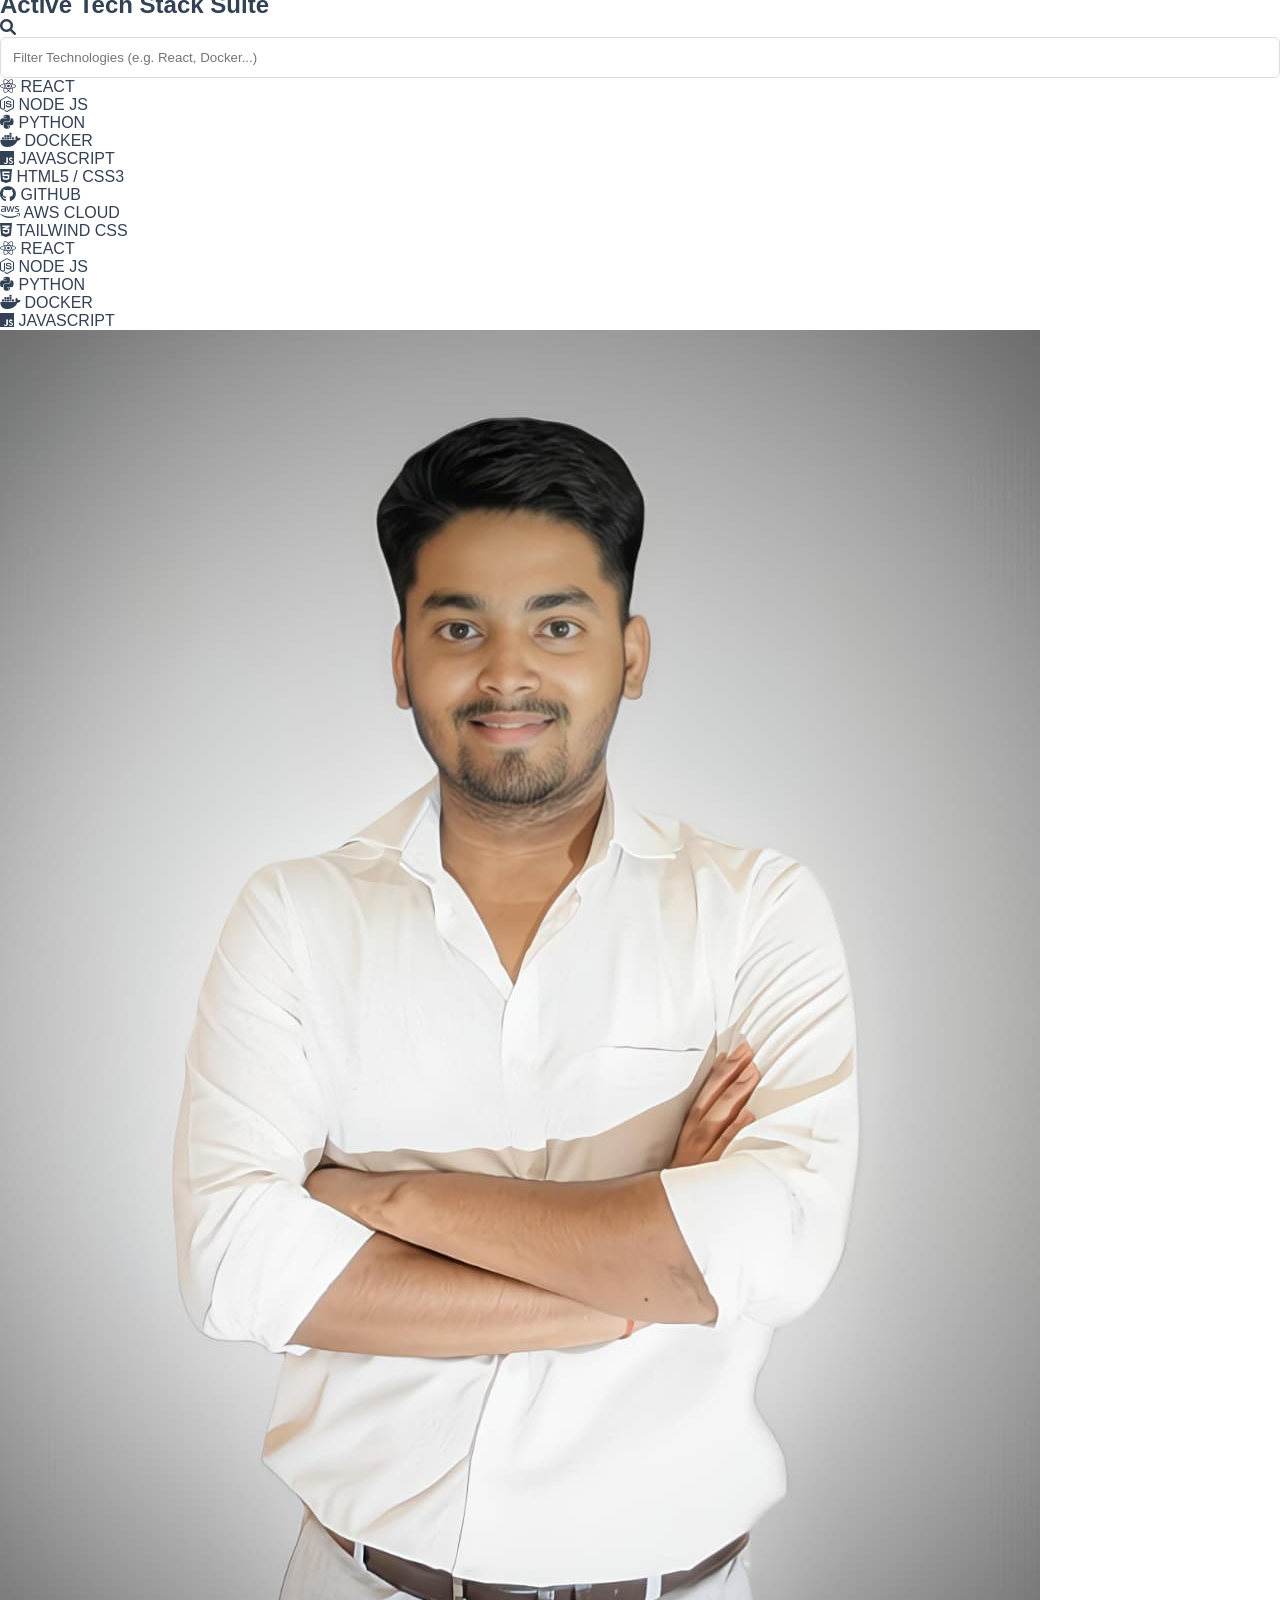
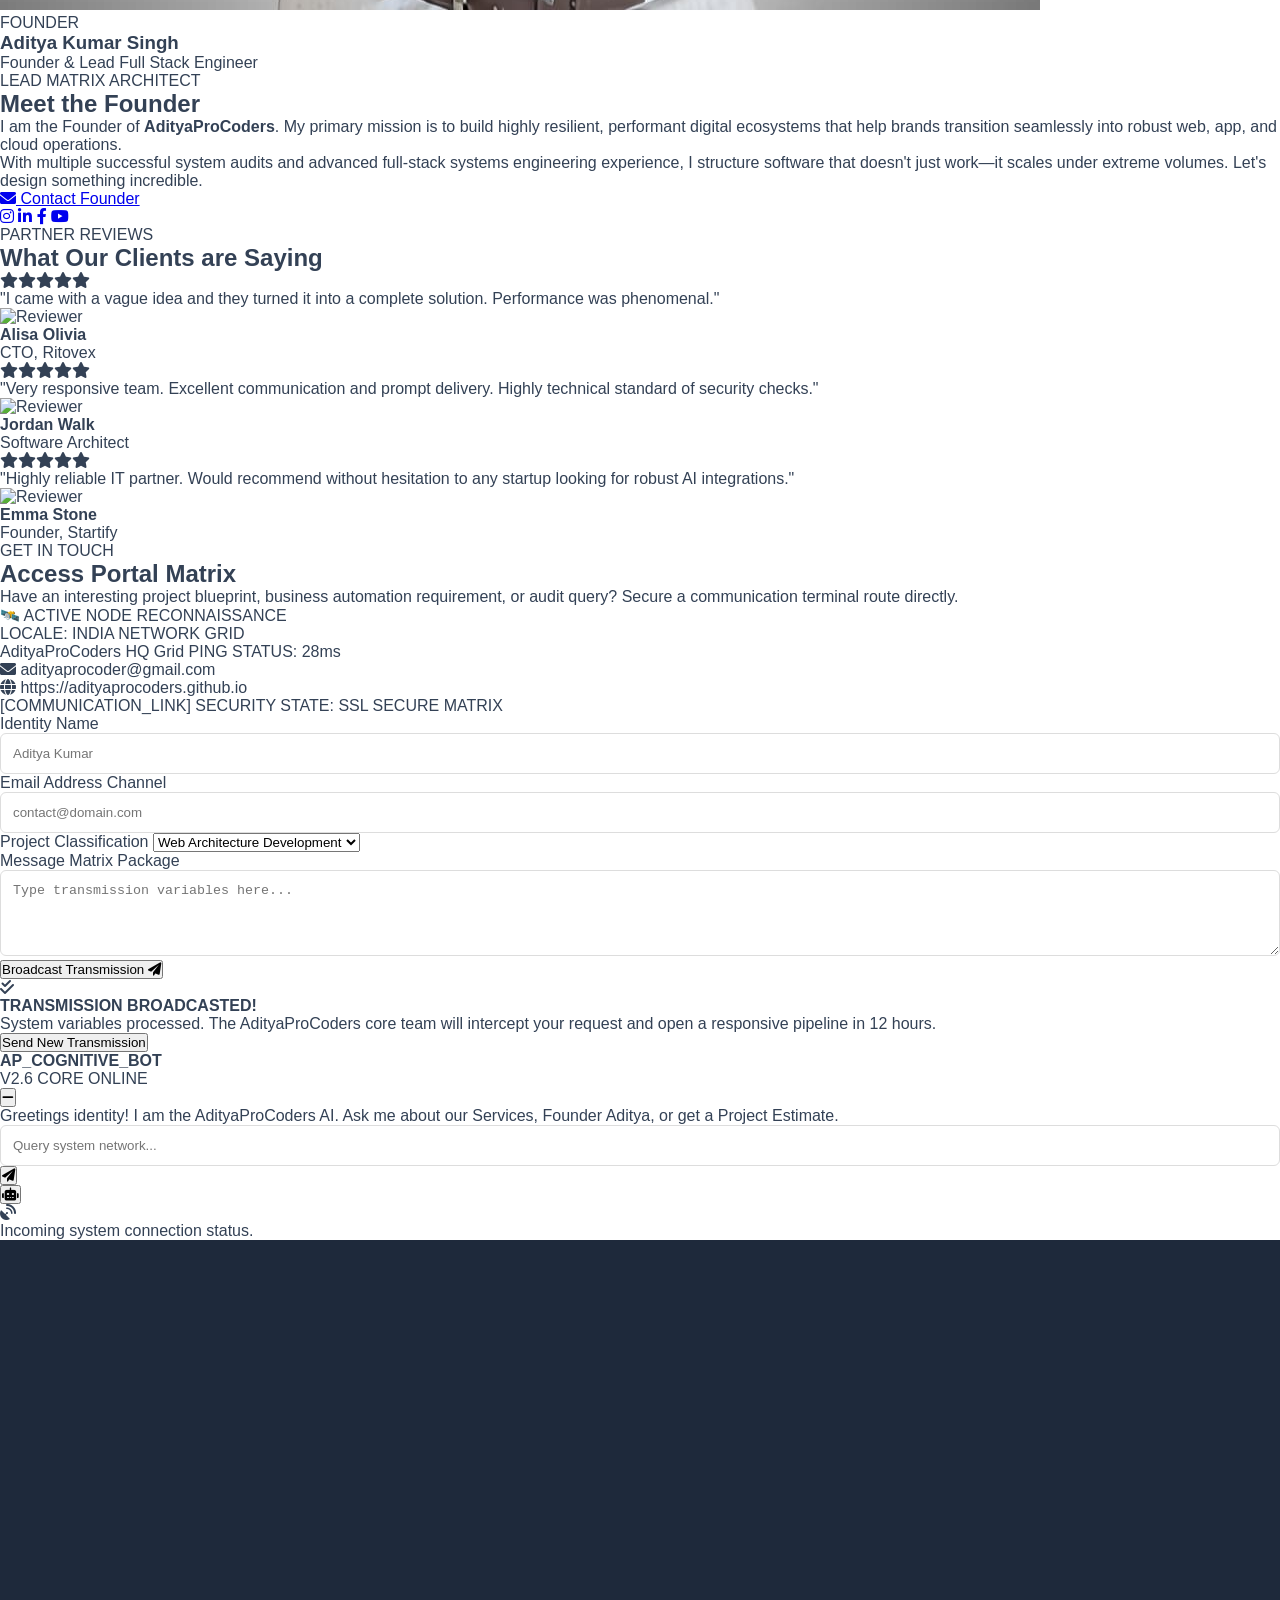
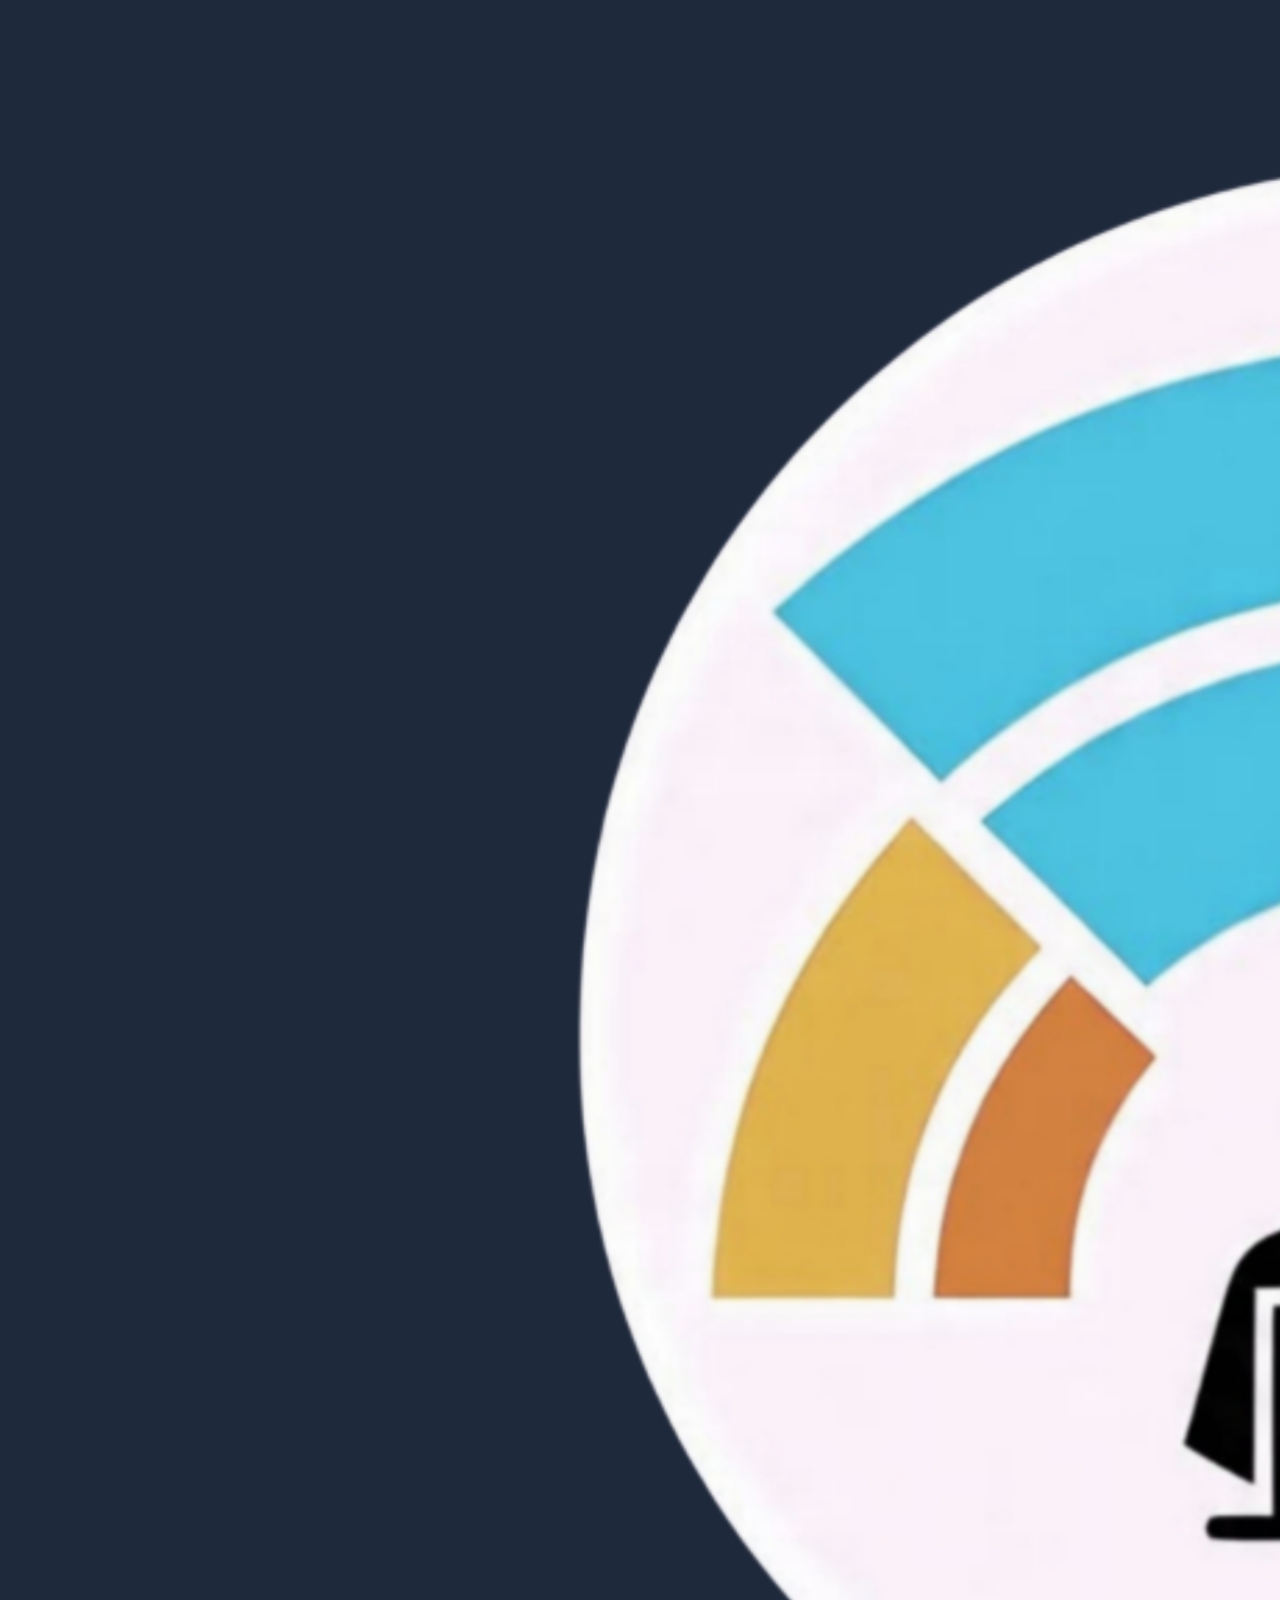
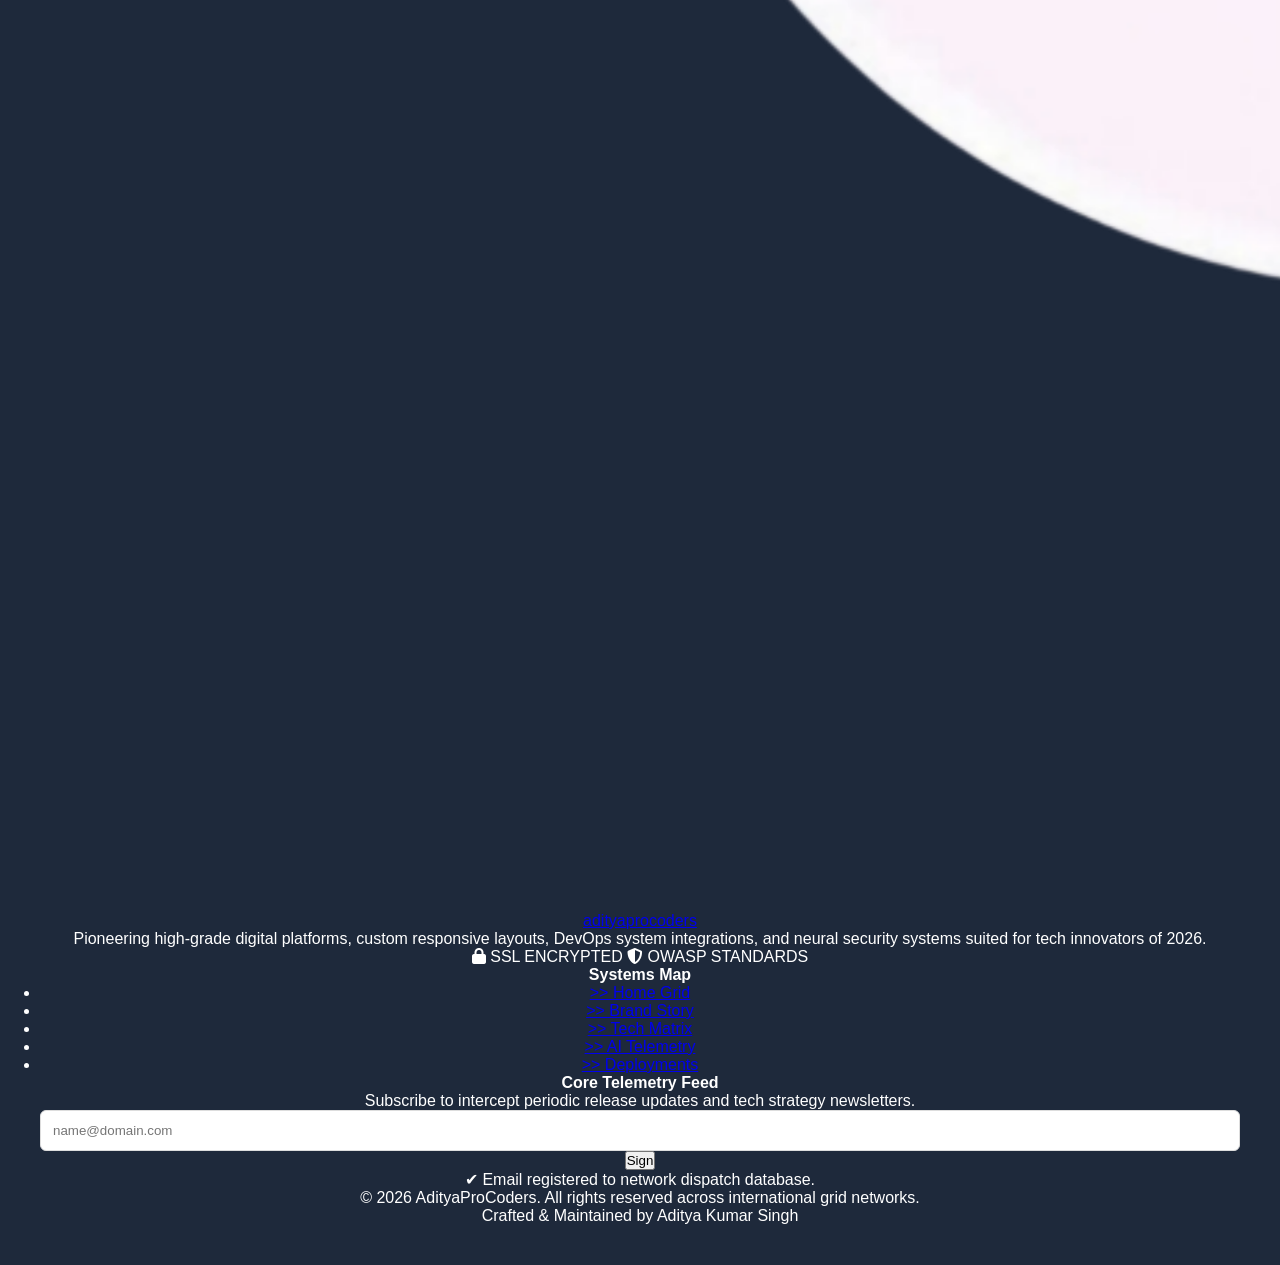
==== commit 422e65b3: "Update index.html" ====
--- a/index.html
+++ b/index.html
@@ -6,7 +6,7 @@
   <title>
 AdityaProCoders | IT Company, Web Development & Cybersecurity Solutions
 </title>
-
+<meta name="google-site-verification" content="PIWUCt6XJBrwV0Cf-kDKjrvgXe-ia3nQhls1c6p_Lsc" />
 <meta property="og:image"
 content="https://adityaprocoders.github.io/pic/adityaprocoders.png">
     
@@ -16,7 +16,8 @@
 <meta name="keywords"
 content="adityaprocoders, AdityaProCoders, Aditya Kumar Singh, web developer, programmer, AdityaProCoders IT company, web development company, app development company, cybersecurity company, software company India">
 <meta name="author" content="AdityaProCoders">
-  
+  <meta name="robots"
+content="index, follow">
     <link rel="icon" type="image/png" href="pic/adityaprocoders.png">
     <link rel="stylesheet" href="style.css">
     <link rel="stylesheet" href="https://cdnjs.cloudflare.com/ajax/libs/font-awesome/6.0.0/css/all.min.css">
@@ -35,288 +36,1198 @@
 }
 </script>
 
-
-
-
-
-
-
-
 </head>
-<body>
-
-    <header class="navbar">
-    <a href="#home" class="logo-link">
-        <img src="pic/adityaprocoders.png" class="logo-img">
-        <span class="logo-name">
-            aditya<span style="color:#d2813f;">pro</span><span style="color:#4dc4e2;">coders</span>
-        </span>
-    </a>
-
-    <div class="menu-toggle" id="menu-toggle">
-        <i class="fas fa-bars"></i>
+<body class="preload-active relative selection:bg-cyan-500 selection:text-black">
+
+    <!-- Custom Interactive Glow Cursor -->
+    <div id="custom-cursor" class="hidden md:block fixed w-8 h-8 rounded-full border-2 border-neon-cyan opacity-0 z-50 transform -translate-x-1/2 -translate-y-1/2 pointer-events-none transition-transform duration-75 mix-blend-screen shadow-neon-cyan"></div>
+    <div id="custom-cursor-dot" class="hidden md:block fixed w-2 h-2 bg-neon-blue rounded-full opacity-0 z-50 transform -translate-x-1/2 -translate-y-1/2 pointer-events-none mix-blend-screen"></div>
+
+    <!-- Live Ambient Grid Particles Background -->
+    <div class="fixed inset-0 z-0 pointer-events-none overflow-hidden">
+        <div class="absolute inset-0 cyber-grid opacity-30"></div>
+        <div class="absolute top-1/4 left-1/3 w-[500px] h-[500px] bg-gradient-to-tr from-neon-blue to-transparent opacity-10 blur-[120px] rounded-full"></div>
+        <div class="absolute bottom-1/4 right-1/4 w-[600px] h-[600px] bg-gradient-to-tr from-neon-purple to-transparent opacity-10 blur-[150px] rounded-full"></div>
+        <canvas id="ambient-canvas" class="absolute inset-0 w-full h-full opacity-40"></canvas>
     </div>
 
-    <nav>
-        <ul class="nav-links" id="nav-links">
-            <li><a href="#home">Home</a></li>
-            <li><a href="#projects">Projects</a></li>
-            <li><a href="#contact">Contact</a></li>
-            <li>
-                <button id="theme-btn">
-                    <i class="fas fa-moon"></i>
+    <!-- AI Booting Load Screen -->
+    <div id="loader-screen" class="fixed inset-0 z-[100] flex flex-col justify-center items-center bg-[#030611] transition-opacity duration-700 ease-out">
+        <div class="relative flex flex-col items-center">
+            <!-- Morphing Logo Sphere -->
+            <div class="w-24 h-24 rounded-full ai-orb flex items-center justify-center shadow-neon-blue relative mb-6">
+                <img src="https://adityaprocoders.github.io/pic/adityaprocoders.png" alt="Logo" class="w-16 h-16 object-contain relative z-10 animate-pulse rounded-full" onerror="this.src='https://placehold.co/100/050816/00f0ff?text=APC'">
+            </div>
+            
+            <h2 class="text-2xl font-cyber font-bold tracking-widest text-transparent bg-clip-text bg-gradient-to-r from-neon-blue via-neon-cyan to-neon-purple uppercase">
+                AdityaProCoders
+            </h2>
+            <p class="text-xs font-mono tracking-[0.3em] text-neutral-400 mt-2 mb-8">BOOTING QUANTUM SYSTEMS...</p>
+            
+            <!-- Dynamic Terminal Console Output in loader -->
+            <div class="w-80 h-28 bg-[#090e21] rounded-lg border border-[#00f0ff]/20 p-3 font-mono text-[10px] text-neon-cyan overflow-hidden shadow-inner flex flex-col justify-end">
+                <div id="loader-terminal-feed" class="space-y-1"></div>
+            </div>
+            
+            <!-- Core system progress slider -->
+            <div class="w-64 bg-neutral-800 h-1.5 rounded-full overflow-hidden mt-6 relative border border-white/5">
+                <div id="loader-bar" class="bg-gradient-to-r from-neon-blue to-neon-purple h-full w-0 transition-all duration-300"></div>
+            </div>
+            <p id="loader-percent" class="font-mono text-xs text-neon-blue mt-2">0%</p>
+        </div>
+    </div>
+
+    <!-- Sticky Glassmorphism Header -->
+    <header class="fixed top-0 left-0 w-full z-40 glass-panel border-b border-white/5 transition-all duration-300 px-6 py-4 md:px-12 flex justify-between items-center">
+        <!-- Logo Link -->
+        <a href="#home" class="flex items-center gap-3 group">
+            <img src="https://adityaprocoders.github.io/pic/adityaprocoders.png" alt="APC Logo" class="w-10 h-10 object-contain rounded-full border border-neon-blue/30 group-hover:rotate-12 transition-transform duration-300" onerror="this.src='https://placehold.co/100/050816/00f0ff?text=APC'">
+            <span class="font-cyber font-bold text-xl tracking-wider text-white">
+                aditya<span class="text-[#d2813f] transition-all duration-300 group-hover:text-amber-500">pro</span><span class="text-[#4dc4e2]">coders</span>
+            </span>
+        </a>
+
+        <!-- Desktop Navigation -->
+        <nav class="hidden md:flex items-center gap-8 font-cyber font-medium text-sm">
+            <a href="#home" class="text-white/80 hover:text-neon-cyan hover:glow-text-cyan transition-all">Home</a>
+            <a href="#about" class="text-white/80 hover:text-neon-cyan hover:glow-text-cyan transition-all">About</a>
+            <a href="#services" class="text-white/80 hover:text-neon-cyan hover:glow-text-cyan transition-all">Services</a>
+            <a href="#ai-dashboard" class="text-white/80 hover:text-neon-cyan hover:glow-text-cyan transition-all">AI Space</a>
+            <a href="#projects" class="text-white/80 hover:text-neon-cyan hover:glow-text-cyan transition-all">Projects</a>
+            <a href="#tech-stack" class="text-white/80 hover:text-neon-cyan hover:glow-text-cyan transition-all">Tech Matrix</a>
+            <a href="#contact" class="text-white/80 hover:text-neon-cyan hover:glow-text-cyan transition-all">Contact</a>
+        </nav>
+
+        <!-- Right Side Controls (Theme & Trigger Buttons) -->
+        <div class="flex items-center gap-4">
+            <!-- Custom System Mode Control (Futuristic light/dark override widget) -->
+            <button id="theme-btn" class="p-2 w-10 h-10 rounded-full border border-neon-blue/20 flex items-center justify-center hover:bg-neon-blue/10 hover:border-neon-blue transition-all" title="Toggle Cyber Mode">
+                <i id="theme-icon" class="fas fa-satellite-dish text-neon-blue text-sm"></i>
+            </button>
+            <a href="#quote-calculator" class="hidden lg:flex items-center gap-2 bg-gradient-to-r from-neon-blue to-neon-purple px-4 py-2 rounded-full font-cyber text-xs font-bold uppercase tracking-wider text-white shadow-neon-blue hover:scale-105 transition-all">
+                <i class="fas fa-brain animate-pulse"></i> Instant Quote
+            </a>
+            
+            <!-- Mobile Toggle -->
+            <button id="menu-toggle" class="md:hidden p-2 text-white hover:text-neon-cyan transition-colors" aria-label="Toggle Navigation Menu">
+                <i class="fas fa-bars text-xl"></i>
+            </button>
+        </div>
+    </header>
+
+    <!-- Mobile Glass Overlay Nav Menu -->
+    <div id="mobile-menu" class="fixed inset-0 z-30 glass-panel-heavy hidden md:hidden flex-col justify-center items-center gap-8 font-cyber text-xl font-bold tracking-wider text-center transition-all duration-300">
+        <button id="mobile-close" class="absolute top-6 right-6 text-white hover:text-neon-purple p-2 text-2xl">
+            <i class="fas fa-times"></i>
+        </button>
+        <a href="#home" class="mobile-nav-link text-white/80 hover:text-neon-cyan hover:glow-text-cyan transition-all">Home</a>
+        <a href="#about" class="mobile-nav-link text-white/80 hover:text-neon-cyan hover:glow-text-cyan transition-all">About</a>
+        <a href="#services" class="mobile-nav-link text-white/80 hover:text-neon-cyan hover:glow-text-cyan transition-all">Services</a>
+        <a href="#ai-dashboard" class="mobile-nav-link text-white/80 hover:text-neon-cyan hover:glow-text-cyan transition-all">AI Space</a>
+        <a href="#projects" class="mobile-nav-link text-white/80 hover:text-neon-cyan hover:glow-text-cyan transition-all">Projects</a>
+        <a href="#tech-stack" class="mobile-nav-link text-white/80 hover:text-neon-cyan hover:glow-text-cyan transition-all">Tech Matrix</a>
+        <a href="#contact" class="mobile-nav-link text-white/80 hover:text-neon-cyan hover:glow-text-cyan transition-all">Contact</a>
+        
+        <a href="#quote-calculator" class="mobile-nav-link flex items-center gap-2 bg-gradient-to-r from-neon-blue to-neon-purple px-6 py-3 rounded-full font-cyber text-sm font-bold uppercase tracking-wider text-white shadow-neon-blue mt-4">
+            <i class="fas fa-calculator"></i> Quote Calculator
+        </a>
+    </div>
+
+    <!-- Hero Section -->
+    <section id="home" class="min-h-screen relative flex items-center pt-24 pb-16 px-6 md:px-12 lg:px-24 z-10">
+        <div class="grid lg:grid-cols-12 gap-12 items-center w-full max-w-7xl mx-auto">
+            
+            <!-- Left Side Core Branding Copy -->
+            <div class="lg:col-span-7 flex flex-col items-start gap-6 text-left">
+                <span class="inline-flex items-center gap-2 bg-neon-blue/10 border border-neon-blue/30 px-4 py-1.5 rounded-full text-xs font-mono text-neon-blue font-semibold uppercase tracking-wider shadow-neon-blue/20">
+                    <span class="w-2.5 h-2.5 bg-neon-cyan rounded-full animate-ping"></span>
+                    ⚡ System Status: Fully Operational
+                </span>
+                
+                <h1 class="text-4xl md:text-6xl lg:text-7xl font-cyber font-extrabold tracking-tight leading-[1.1] text-white">
+                    AdityaProCoders <br>
+                    <span class="text-transparent bg-clip-text bg-gradient-to-r from-neon-cyan via-neon-blue to-neon-purple glow-text-cyan" id="typing-heading">
+                        Next-Gen Digital Solutions
+                    </span>
+                </h1>
+
+                <p class="text-neutral-300 text-lg md:text-xl leading-relaxed max-w-2xl">
+                    Deploying elite, AI-integrated software architectures. Specializing in responsive web app ecosystems, high-grade cybersecurity audits, cloud DevOps, and automated business frameworks designed for 2026.
+                </p>
+
+                <!-- Floating Terminal Command line preview -->
+                <div class="w-full glass-panel border border-neon-blue/20 rounded-xl p-4 font-mono text-sm text-neon-cyan shadow-lg mb-4 hidden sm:block relative overflow-hidden">
+                    <div class="absolute top-0 right-0 w-24 h-full bg-gradient-to-l from-neon-blue/10 to-transparent pointer-events-none"></div>
+                    <div class="flex items-center gap-2 border-b border-white/5 pb-2 mb-2 text-xs text-neutral-500">
+                        <span class="w-3 h-3 rounded-full bg-red-500/50"></span>
+                        <span class="w-3 h-3 rounded-full bg-yellow-500/50"></span>
+                        <span class="w-3 h-3 rounded-full bg-green-500/50"></span>
+                        <span class="ml-2 font-cyber tracking-widest text-neutral-400">AP_KERNEL_V4.2.sh</span>
+                    </div>
+                    <div class="space-y-1 text-xs md:text-sm">
+                        <p class="text-neutral-400"><span class="text-neon-purple">apc-core@system:~$</span> npx initiate-digital-transformation</p>
+                        <p class="text-neon-cyan">✓ Establishing secure WebSocket pipelines...</p>
+                        <p class="text-neon-blue">✓ AI Assistant Matrix Online. Ready to transform your enterprise.</p>
+                    </div>
+                </div>
+
+                <!-- Call To Action Actions -->
+                <div class="flex flex-wrap items-center gap-4 w-full sm:w-auto">
+                    <a href="#projects" class="w-full sm:w-auto text-center font-cyber font-bold tracking-wider text-xs uppercase bg-gradient-to-r from-neon-blue to-neon-cyan px-8 py-4 rounded-xl text-black hover:scale-105 transition-all shadow-neon-blue">
+                        <i class="fas fa-folder-open mr-2"></i> Explore Bento Grid
+                    </a>
+                    <a href="#contact" class="w-full sm:w-auto text-center font-cyber font-bold tracking-wider text-xs uppercase bg-white/5 hover:bg-neon-purple/20 border border-white/10 hover:border-neon-purple px-8 py-4 rounded-xl text-white hover:scale-105 transition-all shadow-glass">
+                        <i class="fas fa-comments mr-2"></i> Connect Matrix
+                    </a>
+                </div>
+            </div>
+
+            <!-- Right Side Complex Interactive Console & Cyber Shield Illustration -->
+            <div class="lg:col-span-5 relative w-full flex justify-center items-center">
+                <!-- Outer Cyber Rings -->
+                <div class="absolute w-80 h-80 rounded-full border border-dashed border-neon-cyan/20 animate-[spin_40s_linear_infinite]"></div>
+                <div class="absolute w-[360px] h-[360px] rounded-full border border-neon-purple/20 animate-[spin_20s_linear_infinite_reverse]"></div>
+                
+                <!-- Morphing AI Assistant Orb Visual Interface -->
+                <div class="relative w-72 h-72 rounded-full ai-orb flex items-center justify-center p-8 shadow-neon-blue cursor-pointer transition-transform duration-500 hover:scale-110" id="hero-ai-orb-trigger" title="Interact with the Orb!">
+                    <div class="absolute inset-2 bg-slate-950 rounded-full flex flex-col justify-center items-center text-center p-6 border border-white/10">
+                        <!-- Holographic Waves -->
+                        <div class="absolute inset-0 bg-gradient-to-b from-neon-cyan/5 via-transparent to-neon-purple/5 animate-pulse rounded-full"></div>
+                        <i class="fas fa-brain text-5xl text-transparent bg-clip-text bg-gradient-to-r from-neon-blue via-neon-cyan to-neon-purple mb-3 animate-pulse"></i>
+                        <span class="font-cyber font-bold text-sm text-white tracking-widest uppercase">APC COGNITIVE CORE</span>
+                        <p class="text-[10px] text-neon-cyan font-mono mt-1" id="orb-status-text">SYSTEM: IDLE / CLICK ME</p>
+                        <!-- Orbital Rings Inside -->
+                        <div class="w-full h-1 bg-gradient-to-r from-transparent via-neon-cyan to-transparent mt-3 animate-pulse"></div>
+                    </div>
+                </div>
+            </div>
+
+        </div>
+    </section>
+
+    <!-- Metrics Panel Section -->
+    <section class="py-8 border-y border-white/5 relative z-10 glass-panel">
+        <div class="max-w-7xl mx-auto px-6 md:px-12 grid grid-cols-2 lg:grid-cols-4 gap-8 text-center">
+            <!-- Counter Item 1 -->
+            <div class="flex flex-col items-center">
+                <span class="text-3xl md:text-4xl font-cyber font-bold text-white tracking-tight" id="count-projects">0</span>
+                <span class="text-xs font-mono text-neon-cyan mt-1 uppercase tracking-widest">Enterprise Projects</span>
+            </div>
+            <!-- Counter Item 2 -->
+            <div class="flex flex-col items-center">
+                <span class="text-3xl md:text-4xl font-cyber font-bold text-white tracking-tight" id="count-uptime">99.9</span>
+                <span class="text-xs font-mono text-neon-blue mt-1 uppercase tracking-widest">Core Architecture SLA</span>
+            </div>
+            <!-- Counter Item 3 -->
+            <div class="flex flex-col items-center">
+                <span class="text-3xl md:text-4xl font-cyber font-bold text-white tracking-tight" id="count-threats">0</span>
+                <span class="text-xs font-mono text-neon-purple mt-1 uppercase tracking-widest">Mitigated Threats</span>
+            </div>
+            <!-- Counter Item 4 -->
+            <div class="flex flex-col items-center">
+                <span class="text-3xl md:text-4xl font-cyber font-bold text-[#d2813f] tracking-tight" id="count-members">24/7</span>
+                <span class="text-xs font-mono text-white/70 mt-1 uppercase tracking-widest">Engineering Matrix</span>
+            </div>
+        </div>
+    </section>
+
+    <!-- AI Features Section (AI Dashboard Preview) -->
+    <section id="ai-dashboard" class="py-24 px-6 md:px-12 lg:px-24 relative z-10">
+        <div class="max-w-7xl mx-auto">
+            <div class="text-center mb-16">
+                <span class="text-neon-cyan font-mono text-xs uppercase tracking-[0.25em] font-semibold">NEURO-MONITOR</span>
+                <h2 class="text-3xl md:text-5xl font-cyber font-bold text-white mt-2">Active AI Dashboard Preview</h2>
+                <div class="w-24 h-1 bg-gradient-to-r from-neon-blue to-neon-purple mx-auto mt-4 rounded-full"></div>
+                <p class="text-neutral-400 mt-4 max-w-2xl mx-auto">
+                    Experience dynamic parameter scaling inside the AdityaProCoders quantum interface console. Tune parameters and observe synthetic graph updates live.
+                </p>
+            </div>
+
+            <!-- Dashboard Layout Grid -->
+            <div class="grid lg:grid-cols-12 gap-8 items-stretch">
+                <!-- Panel Left: Dynamic Slider Controls -->
+                <div class="lg:col-span-4 glass-panel rounded-2xl p-6 border border-white/5 flex flex-col justify-between">
+                    <div class="space-y-6">
+                        <div class="flex items-center gap-2 mb-4">
+                            <i class="fas fa-sliders-h text-neon-cyan"></i>
+                            <h3 class="font-cyber font-bold text-lg text-white uppercase tracking-wider">Engine Controls</h3>
+                        </div>
+                        
+                        <!-- Slider Item 1 -->
+                        <div>
+                            <div class="flex justify-between text-xs font-mono text-neutral-400 mb-1">
+                                <span>AI NEURAL THROTTLE</span>
+                                <span class="text-neon-blue" id="slider-val-throttle">85%</span>
+                            </div>
+                            <input type="range" id="slider-throttle" min="10" max="100" value="85" class="w-full accent-neon-blue bg-[#090e21] rounded-lg appearance-none h-2 cursor-pointer">
+                        </div>
+
+                        <!-- Slider Item 2 -->
+                        <div>
+                            <div class="flex justify-between text-xs font-mono text-neutral-400 mb-1">
+                                <span>CYBER BARRIER FREQUENCY</span>
+                                <span class="text-neon-purple" id="slider-val-barrier">4.5 GHz</span>
+                            </div>
+                            <input type="range" id="slider-barrier" min="1" max="10" value="5" step="0.5" class="w-full accent-neon-purple bg-[#090e21] rounded-lg appearance-none h-2 cursor-pointer">
+                        </div>
+
+                        <!-- Slider Item 3 -->
+                        <div>
+                            <div class="flex justify-between text-xs font-mono text-neutral-400 mb-1">
+                                <span>SWARM NODE DISTRIBUTION</span>
+                                <span class="text-neon-cyan" id="slider-val-swarm">140 Nodes</span>
+                            </div>
+                            <input type="range" id="slider-swarm" min="20" max="300" value="140" class="w-full accent-neon-cyan bg-[#090e21] rounded-lg appearance-none h-2 cursor-pointer">
+                        </div>
+                    </div>
+
+                    <!-- Live System Diagnostics Panel -->
+                    <div class="border-t border-white/5 pt-6 mt-6 space-y-3">
+                        <div class="flex justify-between items-center text-xs font-mono">
+                            <span class="text-neutral-400">NODE STATUS:</span>
+                            <span class="text-neon-green font-bold">● ACTIVE</span>
+                        </div>
+                        <div class="flex justify-between items-center text-xs font-mono">
+                            <span class="text-neutral-400">LATENCY INDEX:</span>
+                            <span class="text-neon-cyan font-bold" id="panel-latency">14 ms</span>
+                        </div>
+                        <div class="flex justify-between items-center text-xs font-mono">
+                            <span class="text-neutral-400">BANDWIDTH LOAD:</span>
+                            <span class="text-neon-purple font-bold" id="panel-bandwidth">1.8 Gbps</span>
+                        </div>
+                    </div>
+                </div>
+
+                <!-- Panel Right: Live Interactive Graph Visualizer & Terminal System Feed -->
+                <div class="lg:col-span-8 grid md:grid-cols-2 gap-6 items-stretch">
+                    
+                    <!-- Graph Panel -->
+                    <div class="glass-panel rounded-2xl p-6 border border-white/5 flex flex-col justify-between">
+                        <div>
+                            <div class="flex justify-between items-center mb-4">
+                                <h4 class="font-cyber font-bold text-sm tracking-widest text-white uppercase">SYNTHETIC LOAD SPECTRUM</h4>
+                                <span class="text-[10px] font-mono text-neutral-500 bg-black/40 px-2.5 py-1 rounded-full border border-white/5">REALTIME FEED</span>
+                            </div>
+                            <!-- Canvas based SVG Live Graph -->
+                            <div class="h-48 w-full flex items-end justify-between gap-1 border-b border-l border-white/10 pb-1 pl-1 relative bg-[#030611]/40 rounded p-1">
+                                <div class="absolute inset-0 flex flex-col justify-between p-2 pointer-events-none text-[8px] font-mono text-neutral-600">
+                                    <span>MAX (100%)</span>
+                                    <span>AVG (50%)</span>
+                                    <span>MIN (0%)</span>
+                                </div>
+                                <!-- Dynamically generated vertical bars in SVG layout -->
+                                <svg id="graph-svg" class="w-full h-full text-neon-blue" viewBox="0 0 400 180" preserveAspectRatio="none">
+                                    <defs>
+                                        <linearGradient id="gradient-graph" x1="0%" y1="0%" x2="0%" y2="100%">
+                                            <stop offset="0%" stop-color="#00f0ff" stop-opacity="0.8"/>
+                                            <stop offset="100%" stop-color="#bd00ff" stop-opacity="0.1"/>
+                                        </linearGradient>
+                                    </defs>
+                                    <path id="graph-line" fill="url(#gradient-graph)" stroke="#00f0ff" stroke-width="2.5" d="" />
+                                </svg>
+                            </div>
+                        </div>
+                        <div class="flex items-center justify-between text-[11px] font-mono text-neutral-400 mt-4">
+                            <span>0.0s SEC RANGE</span>
+                            <span class="text-neon-cyan">INTEGRATED GRAPH CONSOLE</span>
+                            <span>ACTIVE STABILITY</span>
+                        </div>
+                    </div>
+
+                    <!-- Terminal System Feed -->
+                    <div class="glass-panel rounded-2xl p-6 border border-white/5 flex flex-col justify-between bg-black/40">
+                        <div>
+                            <div class="flex justify-between items-center mb-4">
+                                <h4 class="font-cyber font-bold text-sm tracking-widest text-white uppercase">SYSTEM TELEMETRY STREAM</h4>
+                                <div class="flex gap-1">
+                                    <span class="w-2 h-2 rounded-full bg-red-500"></span>
+                                    <span class="w-2 h-2 rounded-full bg-yellow-500"></span>
+                                    <span class="w-2 h-2 rounded-full bg-green-500"></span>
+                                </div>
+                            </div>
+                            <!-- Dynamic stream rows inside glass pane container -->
+                            <div class="h-48 overflow-y-auto font-mono text-[10px] text-neon-green space-y-1.5 p-3 bg-black/60 rounded-xl border border-white/5" id="console-stream-feed">
+                                <!-- Telemetry generated dynamically via javascript loop -->
+                            </div>
+                        </div>
+                        <button id="clear-stream-btn" class="mt-4 w-full bg-white/5 hover:bg-white/10 border border-white/10 py-2 rounded-xl text-center font-cyber text-xs font-bold text-white uppercase tracking-wider transition-all">
+                            <i class="fas fa-trash-alt mr-2"></i> Flush Stream Logs
+                        </button>
+                    </div>
+
+                </div>
+            </div>
+        </div>
+    </section>
+
+    <!-- About Section -->
+    <section id="about" class="py-24 px-6 md:px-12 lg:px-24 relative z-10 border-t border-white/5 bg-[#030612]/30">
+        <div class="max-w-7xl mx-auto">
+            <div class="grid lg:grid-cols-12 gap-12 items-center">
+                
+                <!-- Left Side: Interactive Bento Narrative Cards -->
+                <div class="lg:col-span-5 flex flex-col justify-center text-left gap-6">
+                    <span class="text-neon-cyan font-mono text-xs uppercase tracking-[0.25em] font-semibold">ABOUT APC BRAND</span>
+                    <h2 class="text-3xl md:text-5xl font-cyber font-bold text-white">Forging The Matrix Of Digital Reality</h2>
+                    <p class="text-neutral-300 leading-relaxed text-sm md:text-base">
+                        AdityaProCoders was founded as an elite technological incubator designed to craft next-generation digital ecosystems. We combine deep cryptographic security with AI mechanics and extreme front-end visual performance.
+                    </p>
+                    
+                    <div class="space-y-4">
+                        <div class="flex gap-4 items-start">
+                            <div class="p-3 rounded-lg bg-neon-blue/10 border border-neon-blue/20 text-neon-blue text-sm mt-1">
+                                <i class="fas fa-bullseye"></i>
+                            </div>
+                            <div>
+                                <h4 class="font-cyber font-bold text-white uppercase text-sm tracking-wider">Mission Blueprint</h4>
+                                <p class="text-neutral-400 text-xs mt-1">Deploy high-performance, clean-code architectures that elevate enterprise infrastructure and provide frictionless, responsive scaling.</p>
+                            </div>
+                        </div>
+                        <div class="flex gap-4 items-start">
+                            <div class="p-3 rounded-lg bg-neon-purple/10 border border-neon-purple/20 text-neon-purple text-sm mt-1">
+                                <i class="fas fa-eye"></i>
+                            </div>
+                            <div>
+                                <h4 class="font-cyber font-bold text-white uppercase text-sm tracking-wider">Vision Matrix</h4>
+                                <p class="text-neutral-400 text-xs mt-1">Pioneer secure full-stack structures backed by artificial intelligence, making high-end technological modernization globally accessible.</p>
+                            </div>
+                        </div>
+                    </div>
+                </div>
+
+                <!-- Right Side: Graphic Bento Grid Representation of AdityaProCoders Capabilities -->
+                <div class="lg:col-span-7 grid grid-cols-2 gap-4">
+                    
+                    <!-- Capability Card 1 -->
+                    <div class="glass-panel hover-glow rounded-2xl p-6 border border-white/5 text-left relative overflow-hidden group">
+                        <div class="absolute -right-8 -bottom-8 w-24 h-24 bg-neon-blue/10 rounded-full blur-xl group-hover:scale-150 transition-all duration-300"></div>
+                        <i class="fas fa-fingerprint text-neon-blue text-2xl mb-4"></i>
+                        <h4 class="font-cyber font-bold text-white uppercase text-sm mb-2">Absolute Security</h4>
+                        <p class="text-neutral-400 text-xs">High-end application layer defensive protocols, sanitization matrices, and secure authentication models built natively.</p>
+                    </div>
+
+                    <!-- Capability Card 2 -->
+                    <div class="glass-panel hover-glow rounded-2xl p-6 border border-white/5 text-left relative overflow-hidden group">
+                        <div class="absolute -right-8 -bottom-8 w-24 h-24 bg-neon-purple/10 rounded-full blur-xl group-hover:scale-150 transition-all duration-300"></div>
+                        <i class="fas fa-bolt text-neon-purple text-2xl mb-4"></i>
+                        <h4 class="font-cyber font-bold text-white uppercase text-sm mb-2">Extreme Speeds</h4>
+                        <p class="text-neutral-400 text-xs">Server responses hitting millisecond baselines, combined with modern SPA frameworks optimized for SEO execution.</p>
+                    </div>
+
+                    <!-- Capability Card 3 -->
+                    <div class="glass-panel hover-glow rounded-2xl p-6 border border-white/5 text-left relative overflow-hidden group">
+                        <div class="absolute -right-8 -bottom-8 w-24 h-24 bg-neon-cyan/10 rounded-full blur-xl group-hover:scale-150 transition-all duration-300"></div>
+                        <i class="fas fa-sliders text-neon-cyan text-2xl mb-4"></i>
+                        <h4 class="font-cyber font-bold text-white uppercase text-sm mb-2">Fluid Adaptive UI</h4>
+                        <p class="text-neutral-400 text-xs">Aesthetic structures and pixel perfect alignments fitting fluidly from small screens to ultra-wide desktop monitors.</p>
+                    </div>
+
+                    <!-- Capability Card 4 -->
+                    <div class="glass-panel hover-glow rounded-2xl p-6 border border-white/5 text-left relative overflow-hidden group">
+                        <div class="absolute -right-8 -bottom-8 w-24 h-24 bg-amber-500/10 rounded-full blur-xl group-hover:scale-150 transition-all duration-300"></div>
+                        <i class="fas fa-project-diagram text-amber-500 text-2xl mb-4"></i>
+                        <h4 class="font-cyber font-bold text-white uppercase text-sm mb-2">Infinite Scaling</h4>
+                        <p class="text-neutral-400 text-xs">Microservices, modular cloud orchestrations, and secure databases maintaining reliability under dense consumer strain.</p>
+                    </div>
+
+                </div>
+
+            </div>
+        </div>
+    </section>
+
+    <!-- Services Section -->
+    <section id="services" class="py-24 px-6 md:px-12 lg:px-24 relative z-10">
+        <div class="max-w-7xl mx-auto">
+            <div class="text-center mb-16">
+                <span class="text-neon-cyan font-mono text-xs uppercase tracking-[0.25em] font-semibold">CORE ARCHITECTURES</span>
+                <h2 class="text-3xl md:text-5xl font-cyber font-bold text-white mt-2">Our Specialized IT Matrix</h2>
+                <div class="w-24 h-1 bg-gradient-to-r from-neon-blue to-neon-purple mx-auto mt-4 rounded-full"></div>
+                <p class="text-neutral-400 mt-4 max-w-2xl mx-auto">
+                    We architect complete, secure digital ecosystems with stunning client interfaces and reliable server backends.
+                </p>
+            </div>
+
+            <!-- Services Grid with interactive flip styles and details trigger -->
+            <div class="grid sm:grid-cols-2 lg:grid-cols-4 gap-6">
+                
+                <!-- Service 1: Web & APP Development -->
+                <div class="glass-panel hover-glow rounded-2xl p-6 border border-white/5 text-left flex flex-col justify-between group transition-all duration-300 hover:-translate-y-2">
+                    <div>
+                        <div class="w-12 h-12 rounded-xl bg-neon-blue/10 border border-neon-blue/20 flex items-center justify-center text-neon-blue mb-6 group-hover:scale-110 transition-transform">
+                            <i class="fas fa-laptop-code text-xl"></i>
+                        </div>
+                        <h3 class="font-cyber font-bold text-lg text-white mb-2">Web & App Systems</h3>
+                        <p class="text-neutral-400 text-xs leading-relaxed mb-6">
+                            Tailored high-performance web ecosystems and native Android/iOS solutions built using React and modern server engines.
+                        </p>
+                    </div>
+                    <span class="font-mono text-[10px] text-neon-blue uppercase tracking-widest font-semibold flex items-center gap-2 group-hover:translate-x-2 transition-transform">
+                        Active Deployment <i class="fas fa-chevron-right text-[8px]"></i>
+                    </span>
+                </div>
+
+                <!-- Service 2: Software Development -->
+                <div class="glass-panel hover-glow rounded-2xl p-6 border border-white/5 text-left flex flex-col justify-between group transition-all duration-300 hover:-translate-y-2">
+                    <div>
+                        <div class="w-12 h-12 rounded-xl bg-neon-purple/10 border border-neon-purple/20 flex items-center justify-center text-neon-purple mb-6 group-hover:scale-110 transition-transform">
+                            <i class="fas fa-cubes text-xl"></i>
+                        </div>
+                        <h3 class="font-cyber font-bold text-lg text-white mb-2">Software & SaaS</h3>
+                        <p class="text-neutral-400 text-xs leading-relaxed mb-6">
+                            Scalable custom software architectures and cloud-native software packages designed with flawless performance and integration.
+                        </p>
+                    </div>
+                    <span class="font-mono text-[10px] text-neon-purple uppercase tracking-widest font-semibold flex items-center gap-2 group-hover:translate-x-2 transition-transform">
+                        Active Deployment <i class="fas fa-chevron-right text-[8px]"></i>
+                    </span>
+                </div>
+
+                <!-- Service 3: UI / UX Design -->
+                <div class="glass-panel hover-glow rounded-2xl p-6 border border-white/5 text-left flex flex-col justify-between group transition-all duration-300 hover:-translate-y-2">
+                    <div>
+                        <div class="w-12 h-12 rounded-xl bg-neon-cyan/10 border border-neon-cyan/20 flex items-center justify-center text-neon-cyan mb-6 group-hover:scale-110 transition-transform">
+                            <i class="fas fa-palette text-xl"></i>
+                        </div>
+                        <h3 class="font-cyber font-bold text-lg text-white mb-2">UI / UX Design Matrix</h3>
+                        <p class="text-neutral-400 text-xs leading-relaxed mb-6">
+                            Bespoke wireframes, interactive user flows, and aesthetic components centered heavily on extreme visual impact.
+                        </p>
+                    </div>
+                    <span class="font-mono text-[10px] text-neon-cyan uppercase tracking-widest font-semibold flex items-center gap-2 group-hover:translate-x-2 transition-transform">
+                        Active Deployment <i class="fas fa-chevron-right text-[8px]"></i>
+                    </span>
+                </div>
+
+                <!-- Service 4: Cybersecurity -->
+                <div class="glass-panel hover-glow rounded-2xl p-6 border border-white/5 text-left flex flex-col justify-between group transition-all duration-300 hover:-translate-y-2">
+                    <div>
+                        <div class="w-12 h-12 rounded-xl bg-red-500/10 border border-red-500/20 flex items-center justify-center text-red-400 mb-6 group-hover:scale-110 transition-transform">
+                            <i class="fas fa-shield-halved text-xl"></i>
+                        </div>
+                        <h3 class="font-cyber font-bold text-lg text-white mb-2">Cyber Defense Matrix</h3>
+                        <p class="text-neutral-400 text-xs leading-relaxed mb-6">
+                            Advanced penetrations audits, vulnerability diagnostics, threat vector neutralization, and robust encryption implementations.
+                        </p>
+                    </div>
+                    <span class="font-mono text-[10px] text-red-400 uppercase tracking-widest font-semibold flex items-center gap-2 group-hover:translate-x-2 transition-transform">
+                        Active Deployment <i class="fas fa-chevron-right text-[8px]"></i>
+                    </span>
+                </div>
+
+                <!-- Service 5: Cloud & DevOps -->
+                <div class="glass-panel hover-glow rounded-2xl p-6 border border-white/5 text-left flex flex-col justify-between group transition-all duration-300 hover:-translate-y-2">
+                    <div>
+                        <div class="w-12 h-12 rounded-xl bg-indigo-500/10 border border-indigo-500/20 flex items-center justify-center text-indigo-400 mb-6 group-hover:scale-110 transition-transform">
+                            <i class="fas fa-cloud-sun text-xl"></i>
+                        </div>
+                        <h3 class="font-cyber font-bold text-lg text-white mb-2">Cloud & DevOps Integration</h3>
+                        <p class="text-neutral-400 text-xs leading-relaxed mb-6">
+                            Automated pipeline processes (CI/CD), Docker containers, Kubernetes clustering, and smart server monitoring protocols.
+                        </p>
+                    </div>
+                    <span class="font-mono text-[10px] text-indigo-400 uppercase tracking-widest font-semibold flex items-center gap-2 group-hover:translate-x-2 transition-transform">
+                        Active Deployment <i class="fas fa-chevron-right text-[8px]"></i>
+                    </span>
+                </div>
+
+                <!-- Service 6: Data & Analytics -->
+                <div class="glass-panel hover-glow rounded-2xl p-6 border border-white/5 text-left flex flex-col justify-between group transition-all duration-300 hover:-translate-y-2">
+                    <div>
+                        <div class="w-12 h-12 rounded-xl bg-emerald-500/10 border border-emerald-500/20 flex items-center justify-center text-emerald-400 mb-6 group-hover:scale-110 transition-transform">
+                            <i class="fas fa-chart-line text-xl"></i>
+                        </div>
+                        <h3 class="font-cyber font-bold text-lg text-white mb-2">Telemetry & Analytics</h3>
+                        <p class="text-neutral-400 text-xs leading-relaxed mb-6">
+                            Realtime stream telemetry processing, comprehensive SQL/NoSQL databases, visual business diagrams, and custom analytics.
+                        </p>
+                    </div>
+                    <span class="font-mono text-[10px] text-emerald-400 uppercase tracking-widest font-semibold flex items-center gap-2 group-hover:translate-x-2 transition-transform">
+                        Active Deployment <i class="fas fa-chevron-right text-[8px]"></i>
+                    </span>
+                </div>
+
+                <!-- Service 7: AI & Automation -->
+                <div class="glass-panel hover-glow rounded-2xl p-6 border border-white/5 text-left flex flex-col justify-between group transition-all duration-300 hover:-translate-y-2">
+                    <div>
+                        <div class="w-12 h-12 rounded-xl bg-pink-500/10 border border-pink-500/20 flex items-center justify-center text-pink-400 mb-6 group-hover:scale-110 transition-transform">
+                            <i class="fas fa-robot text-xl"></i>
+                        </div>
+                        <h3 class="font-cyber font-bold text-lg text-white mb-2">AI Systems & Chatbots</h3>
+                        <p class="text-neutral-400 text-xs leading-relaxed mb-6">
+                            Tailor-made NLP tools, smart agent interactions, neural search filters, and automatic workflow algorithms.
+                        </p>
+                    </div>
+                    <span class="font-mono text-[10px] text-pink-400 uppercase tracking-widest font-semibold flex items-center gap-2 group-hover:translate-x-2 transition-transform">
+                        Active Deployment <i class="fas fa-chevron-right text-[8px]"></i>
+                    </span>
+                </div>
+
+                <!-- Service 8: Maintenance & Support -->
+                <div class="glass-panel hover-glow rounded-2xl p-6 border border-white/5 text-left flex flex-col justify-between group transition-all duration-300 hover:-translate-y-2">
+                    <div>
+                        <div class="w-12 h-12 rounded-xl bg-[#d2813f]/10 border border-[#d2813f]/20 flex items-center justify-center text-[#d2813f] mb-6 group-hover:scale-110 transition-transform">
+                            <i class="fas fa-clock-rotate-left text-xl"></i>
+                        </div>
+                        <h3 class="font-cyber font-bold text-lg text-white mb-2">24/7 Support SLA</h3>
+                        <p class="text-neutral-400 text-xs leading-relaxed mb-6">
+                            Constant system checks, version upgrade updates, speed optimizations, and proactive system bug tracking.
+                        </p>
+                    </div>
+                    <span class="font-mono text-[10px] text-[#d2813f] uppercase tracking-widest font-semibold flex items-center gap-2 group-hover:translate-x-2 transition-transform">
+                        Active Deployment <i class="fas fa-chevron-right text-[8px]"></i>
+                    </span>
+                </div>
+
+            </div>
+        </div>
+    </section>
+
+    <!-- Interactive Project Cost/Tech Recommendation Tool -->
+    <section id="quote-calculator" class="py-24 px-6 md:px-12 lg:px-24 relative z-10 bg-black/40 border-t border-b border-white/5">
+        <div class="max-w-4xl mx-auto glass-panel rounded-3xl p-8 md:p-12 border border-neon-cyan/20">
+            <div class="text-center mb-8">
+                <span class="text-neon-cyan font-mono text-xs uppercase tracking-[0.25em] font-semibold">APC AI RECOMMENDATION CONSOLE</span>
+                <h3 class="text-2xl md:text-4xl font-cyber font-bold text-white mt-1">Configure Your Project Stack</h3>
+                <p class="text-neutral-400 text-xs md:text-sm mt-2">Adjust core digital features and receive an instant estimation matching modern standard SLAs.</p>
+            </div>
+
+            <div class="grid md:grid-cols-2 gap-8 items-start">
+                <!-- Inputs Section -->
+                <div class="space-y-6">
+                    <div>
+                        <label class="block font-cyber font-bold text-xs uppercase tracking-wider text-neutral-400 mb-2">Project Classification</label>
+                        <select id="calc-project-type" class="w-full bg-[#080c1d] border border-white/10 rounded-xl p-3 text-sm text-white focus:border-neon-cyan focus:outline-none transition-all">
+                            <option value="web" data-multiplier="1.0">Premium Web Ecosystem</option>
+                            <option value="saas" data-multiplier="1.5">Custom Software / SaaS</option>
+                            <option value="mobile" data-multiplier="1.4">Mobile Android/iOS App</option>
+                            <option value="cyber" data-multiplier="1.8">Security & Devops Audit</option>
+                        </select>
+                    </div>
+
+                    <div>
+                        <label class="block font-cyber font-bold text-xs uppercase tracking-wider text-neutral-400 mb-2">Complexity & Page Scope</label>
+                        <input type="range" id="calc-pages" min="1" max="25" value="5" class="w-full accent-neon-cyan bg-[#090e21] rounded-lg appearance-none h-2 cursor-pointer">
+                        <div class="flex justify-between text-xs font-mono text-neutral-500 mt-1">
+                            <span>Simple (1 Page)</span>
+                            <span class="text-neon-cyan font-bold" id="calc-pages-value">5 Pages / Modules</span>
+                            <span>Enterprise (25)</span>
+                        </div>
+                    </div>
+
+                    <div class="space-y-3">
+                        <label class="block font-cyber font-bold text-xs uppercase tracking-wider text-neutral-400">Additional Cyber Parameters</label>
+                        <label class="flex items-center gap-3 text-sm text-neutral-300 cursor-pointer">
+                            <input type="checkbox" id="calc-opt-ai" checked class="w-4 h-4 accent-neon-purple rounded">
+                            <span>Integrate AI Neural Chatbot</span>
+                        </label>
+                        <label class="flex items-center gap-3 text-sm text-neutral-300 cursor-pointer">
+                            <input type="checkbox" id="calc-opt-auth" class="w-4 h-4 accent-neon-purple rounded">
+                            <span>High-Grade Cryptographic Auth</span>
+                        </label>
+                        <label class="flex items-center gap-3 text-sm text-neutral-300 cursor-pointer">
+                            <input type="checkbox" id="calc-opt-seo" checked class="w-4 h-4 accent-neon-purple rounded">
+                            <span>Advanced Performance & SEO Matrix</span>
+                        </label>
+                    </div>
+                </div>
+
+                <!-- Outputs Section -->
+                <div class="bg-[#040713] rounded-2xl p-6 border border-white/10 flex flex-col justify-between h-full relative overflow-hidden">
+                    <!-- Laser Overlay -->
+                    <div class="absolute top-0 left-0 w-full h-0.5 bg-gradient-to-r from-neon-blue to-neon-purple shadow-neon-blue"></div>
+                    
+                    <div class="space-y-4">
+                        <h4 class="font-cyber font-bold text-xs uppercase tracking-wider text-neutral-400">Calculated Metrics</h4>
+                        
+                        <div>
+                            <span class="text-xs text-neutral-500 font-mono block">ESTIMATED ARCHITECTURE INVESTMENT</span>
+                            <span class="text-3xl md:text-4xl font-cyber font-bold text-neon-cyan tracking-tight glow-text-cyan" id="calc-cost-display">$1,250</span>
+                        </div>
+
+                        <div>
+                            <span class="text-xs text-neutral-500 font-mono block">DELIVERY TIME MATRIX</span>
+                            <span class="text-lg font-cyber text-white" id="calc-time-display">12 - 18 System Days</span>
+                        </div>
+
+                        <div>
+                            <span class="text-xs text-neutral-500 font-mono block">RECOMMENDED TECH STACK</span>
+                            <p class="text-xs text-neutral-300 mt-1" id="calc-stack-display">HTML5, Tailwind, NextJS, Python, NLP Engine</p>
+                        </div>
+                    </div>
+
+                    <a href="#contact" id="calc-submit-cta" class="mt-8 w-full bg-gradient-to-r from-neon-blue to-neon-purple py-3 rounded-xl text-center font-cyber font-bold text-xs text-white uppercase tracking-wider transition-all hover:scale-105 shadow-neon-purple block">
+                        Deploy Stack Plan <i class="fas fa-paper-plane ml-2"></i>
+                    </a>
+                </div>
+            </div>
+        </div>
+    </section>
+
+    <!-- Projects Section (Bento Grid with Categories) -->
+    <section id="projects" class="py-24 px-6 md:px-12 lg:px-24 relative z-10">
+        <div class="max-w-7xl mx-auto">
+            <div class="text-center mb-16">
+                <span class="text-neon-cyan font-mono text-xs uppercase tracking-[0.25em] font-semibold">BENTO COMPONENT PORTFOLIO</span>
+                <h2 class="text-3xl md:text-5xl font-cyber font-bold text-white mt-2">Pioneering Deployments</h2>
+                <div class="w-24 h-1 bg-gradient-to-r from-neon-blue to-neon-purple mx-auto mt-4 rounded-full"></div>
+                <p class="text-neutral-400 mt-4 max-w-2xl mx-auto">
+                    A filtered archive showcasing real and simulated technological modules built on rigorous code benchmarks.
+                </p>
+                
+                <!-- Filters Tabs menu -->
+                <div class="flex flex-wrap justify-center items-center gap-3 mt-8">
+                    <button class="project-filter-btn px-6 py-2 rounded-full font-cyber text-xs uppercase tracking-wider font-semibold bg-neon-blue text-black border border-neon-blue transition-all" data-filter="all">All Modules</button>
+                    <button class="project-filter-btn px-6 py-2 rounded-full font-cyber text-xs uppercase tracking-wider font-semibold bg-white/5 hover:bg-white/10 text-white border border-white/10 transition-all" data-filter="web">Web Platforms</button>
+                    <button class="project-filter-btn px-6 py-2 rounded-full font-cyber text-xs uppercase tracking-wider font-semibold bg-white/5 hover:bg-white/10 text-white border border-white/10 transition-all" data-filter="cyber">Security Audits</button>
+                    <button class="project-filter-btn px-6 py-2 rounded-full font-cyber text-xs uppercase tracking-wider font-semibold bg-white/5 hover:bg-white/10 text-white border border-white/10 transition-all" data-filter="ai">AI Systems</button>
+                </div>
+            </div>
+
+            <!-- Bento Grid Layout Container -->
+            <div id="project-grid" class="grid grid-cols-1 md:grid-cols-2 lg:grid-cols-3 gap-6 auto-rows-[250px]">
+                
+                <!-- Project 1: Large Feature (Web App) -->
+                <div class="project-card md:col-span-2 row-span-2 glass-panel hover-glow rounded-3xl border border-white/5 p-8 flex flex-col justify-between group overflow-hidden relative" data-category="web">
+                    <div class="absolute inset-0 bg-gradient-to-tr from-neon-blue/10 via-transparent to-transparent opacity-0 group-hover:opacity-100 transition-opacity duration-500"></div>
+                    <div class="flex justify-between items-start">
+                        <span class="px-3 py-1 bg-neon-blue/10 border border-neon-blue/30 text-neon-blue rounded-full font-mono text-[9px] uppercase tracking-wider">Web Architecture</span>
+                        <span class="text-neutral-500 text-xs font-mono">STATUS: STABLE</span>
+                    </div>
+                    <div>
+                        <h3 class="text-2xl md:text-3xl font-cyber font-bold text-white uppercase group-hover:text-neon-cyan transition-colors">AetherAI Portal: Full-Stack Web Engine</h3>
+                        <p class="text-neutral-400 text-xs md:text-sm mt-3 max-w-xl">
+                            Next-generation enterprise software console integrated with modern cloud databases, lightning-fast animations, responsive layouts, and strict authorization levels.
+                        </p>
+                        <!-- Tech Stack tags -->
+                        <div class="flex flex-wrap gap-2 mt-4">
+                            <span class="px-2.5 py-0.5 bg-neutral-800 rounded text-[10px] font-mono text-neutral-400">React 19</span>
+                            <span class="px-2.5 py-0.5 bg-neutral-800 rounded text-[10px] font-mono text-neutral-400">Tailwind V4</span>
+                            <span class="px-2.5 py-0.5 bg-neutral-800 rounded text-[10px] font-mono text-neutral-400">Node JS</span>
+                            <span class="px-2.5 py-0.5 bg-neutral-800 rounded text-[10px] font-mono text-neutral-400">PostgreSQL</span>
+                        </div>
+                    </div>
+                    <div class="flex justify-between items-center mt-6">
+                        <button class="project-modal-trigger text-neon-cyan text-xs font-cyber font-bold uppercase tracking-widest flex items-center gap-2 hover:glow-text-cyan" data-project="aether">
+                            Launch Details Panel <i class="fas fa-arrow-up-right-from-square"></i>
+                        </button>
+                    </div>
+                </div>
+
+                <!-- Project 2: Cloud Orchestration (Devops / Web) -->
+                <div class="project-card glass-panel hover-glow rounded-3xl border border-white/5 p-6 flex flex-col justify-between group overflow-hidden" data-category="web">
+                    <div class="flex justify-between items-start">
+                        <span class="px-3 py-1 bg-neon-purple/10 border border-neon-purple/30 text-neon-purple rounded-full font-mono text-[9px] uppercase tracking-wider">Cloud Operations</span>
+                        <span class="text-neon-green text-[10px] font-mono">LIVE PREVIEW</span>
+                    </div>
+                    <div>
+                        <h3 class="text-lg font-cyber font-bold text-white group-hover:text-neon-purple transition-colors">CloudSync DevOps Pipeline</h3>
+                        <p class="text-neutral-400 text-xs mt-2 line-clamp-3">
+                            Automatic Git deployment matrix incorporating micro-services, cluster monitors, and visual feedback consoles.
+                        </p>
+                    </div>
+                    <button class="project-modal-trigger text-neon-purple text-xs font-cyber font-bold uppercase tracking-wider flex items-center gap-2 hover:glow-text-purple mt-4" data-project="cloudsync">
+                        Details <i class="fas fa-arrow-up-right-from-square text-[10px]"></i>
+                    </button>
+                </div>
+
+                <!-- Project 3: Cyber Security System -->
+                <div class="project-card glass-panel hover-glow rounded-3xl border border-white/5 p-6 flex flex-col justify-between group overflow-hidden" data-category="cyber">
+                    <div class="flex justify-between items-start">
+                        <span class="px-3 py-1 bg-red-500/10 border border-red-500/30 text-red-400 rounded-full font-mono text-[9px] uppercase tracking-wider">Cybersecurity</span>
+                        <span class="text-red-400 text-[10px] font-mono">AUDITED</span>
+                    </div>
+                    <div>
+                        <h3 class="text-lg font-cyber font-bold text-white group-hover:text-red-400 transition-colors">CyberShield Threat Monitor</h3>
+                        <p class="text-neutral-400 text-xs mt-2 line-clamp-3">
+                            Penetration detection utility showing real-time packets, identifying threat hashes, and triggering defensive blockades.
+                        </p>
+                    </div>
+                    <button class="project-modal-trigger text-red-400 text-xs font-cyber font-bold uppercase tracking-wider flex items-center gap-2 mt-4" data-project="cybershield">
+                        Details <i class="fas fa-arrow-up-right-from-square text-[10px]"></i>
+                    </button>
+                </div>
+
+                <!-- Project 4: Quantum NLP Engine (AI) -->
+                <div class="project-card glass-panel hover-glow rounded-3xl border border-white/5 p-6 flex flex-col justify-between group overflow-hidden" data-category="ai">
+                    <div class="flex justify-between items-start">
+                        <span class="px-3 py-1 bg-neon-cyan/10 border border-neon-cyan/30 text-neon-cyan rounded-full font-mono text-[9px] uppercase tracking-wider">AI Systems</span>
+                        <span class="text-amber-500 text-[10px] font-mono">BETA RUN</span>
+                    </div>
+                    <div>
+                        <h3 class="text-lg font-cyber font-bold text-white group-hover:text-neon-cyan transition-colors">Quantum NLP Semantic Engine</h3>
+                        <p class="text-neutral-400 text-xs mt-2 line-clamp-3">
+                            A highly optimized natural language parser feeding responsive embeddings into cloud models with milliseconds latency.
+                        </p>
+                    </div>
+                    <button class="project-modal-trigger text-neon-cyan text-xs font-cyber font-bold uppercase tracking-wider flex items-center gap-2 hover:glow-text-cyan mt-4" data-project="nlp-engine">
+                        Details <i class="fas fa-arrow-up-right-from-square text-[10px]"></i>
+                    </button>
+                </div>
+
+                <!-- Project 5: Responsive Mobile UI Shell -->
+                <div class="project-card md:col-span-2 glass-panel hover-glow rounded-3xl border border-white/5 p-8 flex flex-col justify-between group overflow-hidden" data-category="web">
+                    <div class="flex justify-between items-start">
+                        <span class="px-3 py-1 bg-amber-500/10 border border-amber-500/30 text-amber-500 rounded-full font-mono text-[9px] uppercase tracking-wider">App Framework</span>
+                        <span class="text-neutral-400 text-[10px] font-mono">COMPLETED</span>
+                    </div>
+                    <div>
+                        <h3 class="text-xl md:text-2xl font-cyber font-bold text-white group-hover:text-amber-500 transition-colors">NeuroUX Adaptive UI Shell</h3>
+                        <p class="text-neutral-400 text-xs mt-3">
+                            A responsive visual application shell allowing users to switch between layouts flawlessly. Implements optimized SVG vector graphics and hardware accelerated canvas rendering.
+                        </p>
+                    </div>
+                    <button class="project-modal-trigger text-amber-500 text-xs font-cyber font-bold uppercase tracking-wider flex items-center gap-2 mt-4 self-start" data-project="neuroux">
+                        Launch Details Panel <i class="fas fa-arrow-up-right-from-square text-[10px]"></i>
+                    </button>
+                </div>
+
+            </div>
+        </div>
+    </section>
+
+    <!-- Project Details Expanded Modal Popups -->
+    <div id="project-modal" class="fixed inset-0 z-50 glass-panel-heavy hidden flex-items-center justify-center p-6 transition-all duration-300">
+        <div class="bg-[#06091b] rounded-3xl border border-neon-cyan/30 max-w-2xl w-full p-8 relative shadow-neon-blue max-h-[85vh] overflow-y-auto">
+            <button id="project-modal-close" class="absolute top-6 right-6 text-white hover:text-neon-cyan text-xl">
+                <i class="fas fa-times"></i>
+            </button>
+            <div id="modal-content-area" class="space-y-6">
+                <!-- Data populated dynamically on click -->
+            </div>
+        </div>
+    </div>
+
+    <!-- Tech Stack Marquee Section -->
+    <section id="tech-stack" class="py-24 relative z-10 overflow-hidden border-t border-b border-white/5 bg-[#030611]/40">
+        <div class="max-w-7xl mx-auto px-6 md:px-12 mb-12">
+            <div class="text-center">
+                <span class="text-neon-cyan font-mono text-xs uppercase tracking-[0.25em] font-semibold">TECHNOLOGY MATRIX</span>
+                <h2 class="text-3xl md:text-5xl font-cyber font-bold text-white mt-2">Active Tech Stack Suite</h2>
+                <div class="w-24 h-1 bg-gradient-to-r from-neon-blue to-neon-purple mx-auto mt-4 rounded-full"></div>
+                
+                <!-- Live Tech Search Box -->
+                <div class="max-w-md mx-auto mt-8 relative">
+                    <i class="fas fa-search absolute left-4 top-1/2 -translate-y-1/2 text-neutral-500 text-xs"></i>
+                    <input type="text" id="tech-search" placeholder="Filter Technologies (e.g. React, Docker...)" class="w-full bg-[#080c1e] border border-white/10 rounded-full py-2.5 pl-10 pr-4 font-mono text-xs text-white focus:border-neon-cyan focus:outline-none focus:shadow-neon-cyan/20 transition-all">
+                </div>
+            </div>
+        </div>
+
+        <!-- Tech Marquee Container -->
+        <div class="flex overflow-hidden relative w-full select-none" id="marquee-container">
+            <div class="flex gap-6 animate-marquee whitespace-nowrap py-4" id="marquee-track">
+                <!-- Cards will repeat to allow infinite loop styling -->
+                <!-- React Card -->
+                <div class="tech-item glass-panel flex items-center gap-3 px-6 py-3 rounded-xl border border-white/5 hover:border-neon-cyan hover:scale-105 transition-all text-white cursor-default">
+                    <i class="fab fa-react text-neon-blue text-xl"></i>
+                    <span class="font-cyber text-sm font-semibold tracking-wider">REACT</span>
+                </div>
+                <!-- Node JS Card -->
+                <div class="tech-item glass-panel flex items-center gap-3 px-6 py-3 rounded-xl border border-white/5 hover:border-neon-cyan hover:scale-105 transition-all text-white cursor-default">
+                    <i class="fab fa-node-js text-emerald-400 text-xl"></i>
+                    <span class="font-cyber text-sm font-semibold tracking-wider">NODE JS</span>
+                </div>
+                <!-- Python Card -->
+                <div class="tech-item glass-panel flex items-center gap-3 px-6 py-3 rounded-xl border border-white/5 hover:border-neon-cyan hover:scale-105 transition-all text-white cursor-default">
+                    <i class="fab fa-python text-yellow-400 text-xl"></i>
+                    <span class="font-cyber text-sm font-semibold tracking-wider">PYTHON</span>
+                </div>
+                <!-- Docker Card -->
+                <div class="tech-item glass-panel flex items-center gap-3 px-6 py-3 rounded-xl border border-white/5 hover:border-neon-cyan hover:scale-105 transition-all text-white cursor-default">
+                    <i class="fab fa-docker text-neon-blue text-xl"></i>
+                    <span class="font-cyber text-sm font-semibold tracking-wider">DOCKER</span>
+                </div>
+                <!-- JS Card -->
+                <div class="tech-item glass-panel flex items-center gap-3 px-6 py-3 rounded-xl border border-white/5 hover:border-neon-cyan hover:scale-105 transition-all text-white cursor-default">
+                    <i class="fab fa-js text-yellow-300 text-xl"></i>
+                    <span class="font-cyber text-sm font-semibold tracking-wider">JAVASCRIPT</span>
+                </div>
+                <!-- HTML5 Card -->
+                <div class="tech-item glass-panel flex items-center gap-3 px-6 py-3 rounded-xl border border-white/5 hover:border-neon-cyan hover:scale-105 transition-all text-white cursor-default">
+                    <i class="fab fa-html5 text-orange-500 text-xl"></i>
+                    <span class="font-cyber text-sm font-semibold tracking-wider">HTML5 / CSS3</span>
+                </div>
+                <!-- GitHub Card -->
+                <div class="tech-item glass-panel flex items-center gap-3 px-6 py-3 rounded-xl border border-white/5 hover:border-neon-cyan hover:scale-105 transition-all text-white cursor-default">
+                    <i class="fab fa-github text-white text-xl"></i>
+                    <span class="font-cyber text-sm font-semibold tracking-wider">GITHUB</span>
+                </div>
+                <!-- AWS Card -->
+                <div class="tech-item glass-panel flex items-center gap-3 px-6 py-3 rounded-xl border border-white/5 hover:border-neon-cyan hover:scale-105 transition-all text-white cursor-default">
+                    <i class="fab fa-aws text-orange-400 text-xl"></i>
+                    <span class="font-cyber text-sm font-semibold tracking-wider">AWS CLOUD</span>
+                </div>
+                <!-- Tailwind Card -->
+                <div class="tech-item glass-panel flex items-center gap-3 px-6 py-3 rounded-xl border border-white/5 hover:border-neon-cyan hover:scale-105 transition-all text-white cursor-default">
+                    <i class="fab fa-css3-alt text-neon-cyan text-xl"></i>
+                    <span class="font-cyber text-sm font-semibold tracking-wider">TAILWIND CSS</span>
+                </div>
+                
+                <!-- DUPLICATE MARQUEE FOR INFINITE EFFECT -->
+                <div class="tech-item glass-panel flex items-center gap-3 px-6 py-3 rounded-xl border border-white/5 hover:border-neon-cyan hover:scale-105 transition-all text-white cursor-default">
+                    <i class="fab fa-react text-neon-blue text-xl"></i>
+                    <span class="font-cyber text-sm font-semibold tracking-wider">REACT</span>
+                </div>
+                <div class="tech-item glass-panel flex items-center gap-3 px-6 py-3 rounded-xl border border-white/5 hover:border-neon-cyan hover:scale-105 transition-all text-white cursor-default">
+                    <i class="fab fa-node-js text-emerald-400 text-xl"></i>
+                    <span class="font-cyber text-sm font-semibold tracking-wider">NODE JS</span>
+                </div>
+                <div class="tech-item glass-panel flex items-center gap-3 px-6 py-3 rounded-xl border border-white/5 hover:border-neon-cyan hover:scale-105 transition-all text-white cursor-default">
+                    <i class="fab fa-python text-yellow-400 text-xl"></i>
+                    <span class="font-cyber text-sm font-semibold tracking-wider">PYTHON</span>
+                </div>
+                <div class="tech-item glass-panel flex items-center gap-3 px-6 py-3 rounded-xl border border-white/5 hover:border-neon-cyan hover:scale-105 transition-all text-white cursor-default">
+                    <i class="fab fa-docker text-neon-blue text-xl"></i>
+                    <span class="font-cyber text-sm font-semibold tracking-wider">DOCKER</span>
+                </div>
+                <div class="tech-item glass-panel flex items-center gap-3 px-6 py-3 rounded-xl border border-white/5 hover:border-neon-cyan hover:scale-105 transition-all text-white cursor-default">
+                    <i class="fab fa-js text-yellow-300 text-xl"></i>
+                    <span class="font-cyber text-sm font-semibold tracking-wider">JAVASCRIPT</span>
+                </div>
+            </div>
+        </div>
+    </section>
+
+    <!-- Meet the Founder Section -->
+    <section id="founder" class="py-24 px-6 md:px-12 lg:px-24 relative z-10 bg-[#030612]/20">
+        <div class="max-w-6xl mx-auto glass-panel rounded-3xl p-8 md:p-12 border border-white/5 relative overflow-hidden">
+            <!-- Neon Accents -->
+            <div class="absolute -top-16 -left-16 w-48 h-48 rounded-full bg-neon-blue/10 blur-2xl"></div>
+            <div class="absolute -bottom-16 -right-16 w-48 h-48 rounded-full bg-neon-purple/10 blur-2xl"></div>
+
+            <div class="grid md:grid-cols-12 gap-12 items-center">
+                <!-- Founder Card Graphic Visual representation -->
+                <div class="md:col-span-4 flex flex-col items-center">
+                    <div class="relative w-56 h-56 rounded-2xl overflow-hidden border border-neon-blue/40 shadow-neon-blue group mb-4">
+                        <img id="founder-photo-el" src="pic/Photo.jpeg" alt="Aditya Kumar Singh" class="w-full h-full object-cover transition-transform duration-500 group-hover:scale-110" onerror="this.src='https://placehold.co/400x400/0b1028/00ffd1?text=Aditya+Kumar+Singh'">
+                        <div class="absolute inset-0 bg-gradient-to-t from-[#050816] via-transparent to-transparent opacity-60"></div>
+                        <div class="absolute bottom-3 left-3 bg-neon-blue/20 border border-neon-blue/50 text-[10px] text-neon-cyan font-mono px-2.5 py-1 rounded-full uppercase tracking-widest font-semibold backdrop-blur-sm">FOUNDER</div>
+                    </div>
+                    <h3 class="font-cyber font-bold text-lg text-white">Aditya Kumar Singh</h3>
+                    <p class="text-xs font-mono text-neon-cyan uppercase mt-1">Founder & Lead Full Stack Engineer</p>
+                </div>
+
+                <!-- Founder Bio Text -->
+                <div class="md:col-span-8 space-y-6 text-left">
+                    <span class="text-neon-cyan font-mono text-xs uppercase tracking-[0.25em] font-semibold">LEAD MATRIX ARCHITECT</span>
+                    <h2 class="text-3xl font-cyber font-bold text-white">Meet the Founder</h2>
+                    <p class="text-neutral-300 text-sm md:text-base leading-relaxed">
+                        I am the Founder of <strong>AdityaProCoders</strong>. My primary mission is to build highly resilient, performant digital ecosystems that help brands transition seamlessly into robust web, app, and cloud operations.
+                    </p>
+                    <p class="text-neutral-400 text-xs md:text-sm leading-relaxed">
+                        With multiple successful system audits and advanced full-stack systems engineering experience, I structure software that doesn't just work—it scales under extreme volumes. Let's design something incredible.
+                    </p>
+
+                    <!-- Contact Details / Quick Social grid -->
+                    <div class="flex flex-wrap items-center gap-4 pt-4">
+                        <a href="mailto:adityaprocoder@gmail.com?subject=Project%20Inquiry&body=Hello%20Aditya%2C%0A%0AI%20want%20to%20discuss%20a%20project." class="bg-gradient-to-r from-neon-blue to-neon-purple px-6 py-3 rounded-xl font-cyber font-bold text-xs uppercase text-white shadow-neon-purple hover:scale-105 transition-all">
+                            <i class="fas fa-envelope mr-2"></i> Contact Founder
+                        </a>
+                        <div class="flex gap-3 text-lg">
+                            <a href="https://www.instagram.com/adityaprocoders/" target="_blank" class="w-10 h-10 rounded-xl bg-white/5 border border-white/10 hover:border-neon-cyan flex items-center justify-center text-white hover:text-neon-cyan transition-all" title="Instagram Matrix"><i class="fab fa-instagram"></i></a>
+                            <a href="https://linkedin.com/in/adityaprocoder?" target="_blank" class="w-10 h-10 rounded-xl bg-white/5 border border-white/10 hover:border-neon-cyan flex items-center justify-center text-white hover:text-neon-cyan transition-all" title="LinkedIn Profile"><i class="fab fa-linkedin-in"></i></a>
+                            <a href="https://www.facebook.com/mradityasingh886/" target="_blank" class="w-10 h-10 rounded-xl bg-white/5 border border-white/10 hover:border-neon-cyan flex items-center justify-center text-white hover:text-neon-cyan transition-all" title="Facebook Page"><i class="fab fa-facebook-f"></i></a>
+                            <a href="https://www.youtube.com/@adityaprocoder" target="_blank" class="w-10 h-10 rounded-xl bg-white/5 border border-white/10 hover:border-neon-cyan flex items-center justify-center text-white hover:text-neon-cyan transition-all" title="YouTube Channel"><i class="fab fa-youtube"></i></a>
+                        </div>
+                    </div>
+                </div>
+            </div>
+        </div>
+    </section>
+
+    <!-- Testimonials Section -->
+    <section id="testimonials" class="py-24 px-6 md:px-12 lg:px-24 relative z-10">
+        <div class="max-w-7xl mx-auto">
+            <div class="text-center mb-16">
+                <span class="text-neon-cyan font-mono text-xs uppercase tracking-[0.25em] font-semibold">PARTNER REVIEWS</span>
+                <h2 class="text-3xl md:text-5xl font-cyber font-bold text-white mt-2">What Our Clients are Saying</h2>
+                <div class="w-24 h-1 bg-gradient-to-r from-neon-blue to-neon-purple mx-auto mt-4 rounded-full"></div>
+            </div>
+
+            <!-- Testimonials Grid Scroll Tracker wrapper -->
+            <div class="grid md:grid-cols-3 gap-6">
+                
+                <!-- Review 1 -->
+                <div class="glass-panel p-6 rounded-2xl border border-white/5 text-left flex flex-col justify-between hover:border-neon-blue transition-all">
+                    <div>
+                        <div class="flex text-yellow-400 text-xs gap-1 mb-4">
+                            <i class="fas fa-star"></i><i class="fas fa-star"></i><i class="fas fa-star"></i><i class="fas fa-star"></i><i class="fas fa-star"></i>
+                        </div>
+                        <p class="text-neutral-300 text-xs md:text-sm leading-relaxed italic">
+                            "I came with a vague idea and they turned it into a complete solution. Performance was phenomenal."
+                        </p>
+                    </div>
+                    <div class="flex items-center gap-3 mt-6">
+                        <img src="https://i.pravatar.cc/100?img=12" class="w-10 h-10 rounded-full border border-neon-cyan" alt="Reviewer">
+                        <div>
+                            <h4 class="font-cyber font-bold text-white text-xs uppercase">Alisa Olivia</h4>
+                            <span class="text-[10px] text-neutral-400 font-mono uppercase">CTO, Ritovex</span>
+                        </div>
+                    </div>
+                </div>
+
+                <!-- Review 2 -->
+                <div class="glass-panel p-6 rounded-2xl border border-white/5 text-left flex flex-col justify-between hover:border-neon-purple transition-all">
+                    <div>
+                        <div class="flex text-yellow-400 text-xs gap-1 mb-4">
+                            <i class="fas fa-star"></i><i class="fas fa-star"></i><i class="fas fa-star"></i><i class="fas fa-star"></i><i class="fas fa-star"></i>
+                        </div>
+                        <p class="text-neutral-300 text-xs md:text-sm leading-relaxed italic">
+                            "Very responsive team. Excellent communication and prompt delivery. Highly technical standard of security checks."
+                        </p>
+                    </div>
+                    <div class="flex items-center gap-3 mt-6">
+                        <img src="https://i.pravatar.cc/100?img=32" class="w-10 h-10 rounded-full border border-neon-cyan" alt="Reviewer">
+                        <div>
+                            <h4 class="font-cyber font-bold text-white text-xs uppercase">Jordan Walk</h4>
+                            <span class="text-[10px] text-neutral-400 font-mono uppercase">Software Architect</span>
+                        </div>
+                    </div>
+                </div>
+
+                <!-- Review 3 -->
+                <div class="glass-panel p-6 rounded-2xl border border-white/5 text-left flex flex-col justify-between hover:border-neon-cyan transition-all">
+                    <div>
+                        <div class="flex text-yellow-400 text-xs gap-1 mb-4">
+                            <i class="fas fa-star"></i><i class="fas fa-star"></i><i class="fas fa-star"></i><i class="fas fa-star"></i><i class="fas fa-star"></i>
+                        </div>
+                        <p class="text-neutral-300 text-xs md:text-sm leading-relaxed italic">
+                            "Highly reliable IT partner. Would recommend without hesitation to any startup looking for robust AI integrations."
+                        </p>
+                    </div>
+                    <div class="flex items-center gap-3 mt-6">
+                        <img src="https://i.pravatar.cc/100?img=45" class="w-10 h-10 rounded-full border border-neon-cyan" alt="Reviewer">
+                        <div>
+                            <h4 class="font-cyber font-bold text-white text-xs uppercase">Emma Stone</h4>
+                            <span class="text-[10px] text-neutral-400 font-mono uppercase">Founder, Startify</span>
+                        </div>
+                    </div>
+                </div>
+
+            </div>
+        </div>
+    </section>
+
+    <!-- Contact Section -->
+    <section id="contact" class="py-24 px-6 md:px-12 lg:px-24 relative z-10 border-t border-white/5">
+        <div class="max-w-7xl mx-auto">
+            <div class="grid lg:grid-cols-12 gap-12 items-stretch">
+                
+                <!-- Left Side: Interactive Map Coordinates & Quick Address info -->
+                <div class="lg:col-span-5 flex flex-col justify-between text-left space-y-8">
+                    <div>
+                        <span class="text-neon-cyan font-mono text-xs uppercase tracking-[0.25em] font-semibold">GET IN TOUCH</span>
+                        <h2 class="text-3xl md:text-5xl font-cyber font-bold text-white mt-2">Access Portal Matrix</h2>
+                        <p class="text-neutral-400 mt-4 text-sm leading-relaxed">
+                            Have an interesting project blueprint, business automation requirement, or audit query? Secure a communication terminal route directly.
+                        </p>
+                    </div>
+
+                    <!-- Virtual Matrix Map Area -->
+                    <div class="glass-panel rounded-2xl p-4 border border-white/5 h-64 flex flex-col justify-between relative overflow-hidden bg-[#030611]">
+                        <!-- Grid Lines inside Map -->
+                        <div class="absolute inset-0 cyber-grid opacity-20"></div>
+                        <!-- Radar Pulse Animation representing India HQ location -->
+                        <div class="absolute top-[60%] left-[65%] transform -translate-x-1/2 -translate-y-1/2">
+                            <span class="absolute inline-flex h-8 w-8 rounded-full bg-neon-cyan opacity-40 animate-ping"></span>
+                            <span class="absolute inline-flex h-4 w-4 rounded-full bg-neon-cyan opacity-80"></span>
+                        </div>
+                        
+                        <div class="relative z-10 font-mono text-[9px] text-neon-cyan space-y-1 bg-black/60 p-2.5 rounded-lg border border-white/5 self-start">
+                            <p>🛰️ ACTIVE NODE RECONNAISSANCE</p>
+                            <p>LOCALE: INDIA NETWORK GRID</p>
+                        </div>
+
+                        <div class="relative z-10 font-cyber font-bold text-xs text-white uppercase bg-black/40 p-3 rounded-lg flex items-center justify-between border border-white/5">
+                            <span>AdityaProCoders HQ Grid</span>
+                            <span class="text-neon-cyan font-mono text-[10px]">PING STATUS: 28ms</span>
+                        </div>
+                    </div>
+
+                    <!-- Quick Information List -->
+                    <div class="space-y-4">
+                        <div class="flex items-center gap-3 font-mono text-xs text-neutral-300">
+                            <i class="fas fa-envelope text-neon-blue text-sm"></i>
+                            <span>adityaprocoder@gmail.com</span>
+                        </div>
+                        <div class="flex items-center gap-3 font-mono text-xs text-neutral-300">
+                            <i class="fas fa-globe text-neon-purple text-sm"></i>
+                            <span>https://adityaprocoders.github.io</span>
+                        </div>
+                    </div>
+                </div>
+
+                <!-- Right Side: Interactive Futuristic Contact Form -->
+                <div class="lg:col-span-7 glass-panel rounded-3xl p-8 border border-white/10 flex flex-col justify-between relative overflow-hidden bg-black/20">
+                    <div class="absolute top-0 right-0 w-48 h-48 bg-neon-blue/5 rounded-full blur-2xl"></div>
+                    
+                    <form id="cyber-contact-form" class="space-y-6">
+                        <!-- Simulated Command Input -->
+                        <div class="font-mono text-xs text-neon-cyan bg-black/40 p-3 rounded-lg border border-white/5 mb-2">
+                            <span>[COMMUNICATION_LINK] SECURITY STATE: SSL SECURE MATRIX</span>
+                        </div>
+
+                        <div class="grid md:grid-cols-2 gap-6">
+                            <div>
+                                <label class="block font-cyber font-bold text-xs uppercase tracking-wider text-neutral-400 mb-2">Identity Name</label>
+                                <input type="text" id="contact-name" required placeholder="Aditya Kumar" class="w-full bg-[#080c1d] border border-white/10 rounded-xl p-3 text-sm text-white focus:border-neon-cyan focus:outline-none transition-all">
+                            </div>
+                            <div>
+                                <label class="block font-cyber font-bold text-xs uppercase tracking-wider text-neutral-400 mb-2">Email Address Channel</label>
+                                <input type="email" id="contact-email" required placeholder="contact@domain.com" class="w-full bg-[#080c1d] border border-white/10 rounded-xl p-3 text-sm text-white focus:border-neon-cyan focus:outline-none transition-all">
+                            </div>
+                        </div>
+
+                        <div>
+                            <label class="block font-cyber font-bold text-xs uppercase tracking-wider text-neutral-400 mb-2">Project Classification</label>
+                            <select id="contact-subject" class="w-full bg-[#080c1d] border border-white/10 rounded-xl p-3 text-sm text-white focus:border-neon-cyan focus:outline-none transition-all">
+                                <option>Web Architecture Development</option>
+                                <option>SaaS Custom App Architecture</option>
+                                <option>High-grade Defensive Audits</option>
+                                <option>Neural Network & AI Support</option>
+                            </select>
+                        </div>
+
+                        <div>
+                            <label class="block font-cyber font-bold text-xs uppercase tracking-wider text-neutral-400 mb-2">Message Matrix Package</label>
+                            <textarea id="contact-message" required rows="4" placeholder="Type transmission variables here..." class="w-full bg-[#080c1d] border border-white/10 rounded-xl p-3 text-sm text-white focus:border-neon-cyan focus:outline-none transition-all"></textarea>
+                        </div>
+
+                        <!-- Submit Button with glow and transitions -->
+                        <button type="submit" class="w-full bg-gradient-to-r from-neon-blue to-neon-purple hover:from-neon-cyan hover:to-neon-purple text-white py-4 rounded-xl font-cyber font-bold text-xs uppercase tracking-widest hover:scale-[1.02] shadow-neon-purple transition-all relative group overflow-hidden">
+                            <span class="relative z-10">Broadcast Transmission <i class="fas fa-paper-plane ml-2"></i></span>
+                            <div class="absolute inset-0 bg-white/10 opacity-0 group-hover:opacity-100 transition-opacity"></div>
+                        </button>
+                    </form>
+
+                    <!-- Submission Feedback Modal Overlay inside container -->
+                    <div id="form-success-overlay" class="absolute inset-0 bg-[#050816] z-10 flex flex-col justify-center items-center text-center p-6 hidden transition-all duration-300">
+                        <div class="w-20 h-20 rounded-full ai-orb flex items-center justify-center shadow-neon-green mb-6">
+                            <i class="fas fa-check-double text-3xl text-black"></i>
+                        </div>
+                        <h4 class="font-cyber font-bold text-2xl text-neon-cyan uppercase">TRANSMISSION BROADCASTED!</h4>
+                        <p class="text-neutral-400 text-xs md:text-sm mt-3 max-w-sm">
+                            System variables processed. The AdityaProCoders core team will intercept your request and open a responsive pipeline in 12 hours.
+                        </p>
+                        <button id="form-reset-btn" class="mt-8 bg-white/5 border border-white/10 hover:border-neon-cyan px-6 py-2 rounded-xl text-xs font-cyber font-bold text-white uppercase tracking-wider transition-all">
+                            Send New Transmission
+                        </button>
+                    </div>
+
+                </div>
+
+            </div>
+        </div>
+    </section>
+
+    <!-- Floatable Custom AI Chatbot Widget (Bottom-Right) -->
+    <div class="fixed bottom-6 right-6 z-50 flex flex-col items-end">
+        <!-- Expanded Chat Box panel -->
+        <div id="ai-chat-box" class="w-[320px] md:w-[360px] h-[450px] rounded-3xl glass-panel-heavy border border-neon-cyan/40 shadow-neon-blue hidden flex-col justify-between overflow-hidden mb-4 transition-all duration-300">
+            <!-- Header bar -->
+            <div class="bg-[#030612]/80 border-b border-white/10 p-4 flex justify-between items-center">
+                <div class="flex items-center gap-2">
+                    <div class="w-2.5 h-2.5 bg-neon-cyan rounded-full animate-ping"></div>
+                    <div>
+                        <h4 class="font-cyber font-bold text-xs text-white uppercase tracking-wider">AP_COGNITIVE_BOT</h4>
+                        <span class="text-[9px] font-mono text-neon-cyan">V2.6 CORE ONLINE</span>
+                    </div>
+                </div>
+                <button id="chat-close-btn" class="text-neutral-400 hover:text-white p-1 text-sm">
+                    <i class="fas fa-minus"></i>
                 </button>
-            </li>
-        </ul>
-    </nav>
-</header>
-
-
-    <section id="home" class="hero">
-        <div class="hero-content">
-            <span class="badge">Available for Hire</span>
-           <h1>
-AdityaProCoders <br>
-<span class="highlight">
-Modern IT Company & Digital Solutions Provider
-</span>
-</h1>
-           <p>
-AdityaProCoders is a technology-driven IT company specializing in
-web development, app development, cybersecurity, UI/UX design,
-cloud solutions, and business automation services.
-</p>
-            <div class="hero-btns">
-                <a href="#" class="btn-primary">View Portfolio</a>
-                <a href="https://www.instagram.com/adityaprocoders/" class="btn-secondary">Get in Touch</a>
-            </div>
-        </div>
-    </section>
-
-    <section id="services" class="services-section">
-  <h2 class="section-title">Our Services</h2>
-
-  <div class="services-grid">
-
-    <div class="service-card">
-      <div class="service-img"><img src="pic/web-browser_9337672.png" alt="Web Development"></div>
-      <div class="service-title">Web & APP Development</div>
-      <p>High-performance websites and Android mobile applications with clean UI and smooth performance.</p>
+            </div>
+
+            <!-- Messages Stream Area -->
+            <div id="chat-messages" class="flex-1 overflow-y-auto p-4 space-y-3 font-mono text-xs flex flex-col">
+                <!-- System initial greeting response -->
+                <div class="self-start max-w-[80%] bg-[#080c1d] rounded-2xl p-3 border border-white/5 text-neutral-300">
+                    Greetings identity! I am the AdityaProCoders AI. Ask me about our <span class="text-neon-cyan cursor-pointer underline" onclick="insertPrompt('services')">Services</span>, <span class="text-neon-cyan cursor-pointer underline" onclick="insertPrompt('founder')">Founder Aditya</span>, or get a <span class="text-neon-cyan cursor-pointer underline" onclick="insertPrompt('estimate')">Project Estimate</span>.
+                </div>
+            </div>
+
+            <!-- Input messaging box area -->
+            <div class="p-3 border-t border-white/5 bg-[#030611]/80 flex gap-2">
+                <input type="text" id="chat-input" placeholder="Query system network..." class="flex-1 bg-[#080c1d] border border-white/10 rounded-full px-4 py-2 text-xs text-white focus:outline-none focus:border-neon-cyan">
+                <button id="chat-send-btn" class="w-8 h-8 rounded-full bg-neon-cyan hover:scale-105 text-black flex items-center justify-center transition-all">
+                    <i class="fas fa-paper-plane text-xs"></i>
+                </button>
+            </div>
+        </div>
+
+        <!-- Float Pulsing Trigger Sphere Button -->
+        <button id="chat-trigger-btn" class="w-14 h-14 rounded-full ai-orb shadow-neon-cyan flex items-center justify-center relative hover:scale-110 transition-transform duration-300 group" title="Open AI Interface Chat">
+            <span class="absolute inset-0 rounded-full border border-neon-cyan/40 animate-ping group-hover:scale-150"></span>
+            <i class="fas fa-robot text-black text-xl animate-bounce"></i>
+        </button>
     </div>
 
-
-    <div class="service-card">
-      <div class="service-img"><img src="pic/software-development_17789364.png" alt="Software Development"></div>
-      <div class="service-title">Software Development</div>
-      <p>Custom software and SaaS solutions tailored to business requirements.</p>
+    <!-- Glowing Alert Toast Box element container -->
+    <div id="toast-notif" class="fixed top-24 right-6 z-50 transform translate-x-[120%] transition-transform duration-500 glass-panel p-4 rounded-xl border border-neon-cyan border-l-4 flex items-center gap-3 text-xs text-white max-w-sm">
+        <i class="fas fa-satellite-dish text-neon-cyan text-sm animate-pulse"></i>
+        <div id="toast-text">Incoming system connection status.</div>
     </div>
 
-    <div class="service-card">
-      <div class="service-img"><img src="pic/user-experience_9496172.png" alt="UI UX Design"></div>
-      <div class="service-title">UI / UX Design</div>
-      <p>User-focused interface and experience design that improves engagement.</p>
-    </div>
-
-    <div class="service-card">
-      <div class="service-img"><img src="pic/cybersecurity_16941152.png" alt="Cybersecurity"></div>
-      <div class="service-title">Cybersecurity</div>
-      <p>Security audits, vulnerability testing, and protection for digital assets.</p>
-    </div>
-
-    <div class="service-card">
-      <div class="service-img"><img src="pic/cloud-setting_18044953.png" alt="Cloud & DevOps"></div>
-      <div class="service-title">Cloud & DevOps</div>
-      <p>Cloud deployment, server management, and CI/CD automation.</p>
-    </div>
-
-    <div class="service-card">
-      <div class="service-img"><img src="pic/analysis_6950582.png" alt="Data Analytics"></div>
-      <div class="service-title">Data & Analytics</div>
-      <p>Data insights, dashboards, and reporting for smarter decisions.</p>
-    </div>
-
-    <div class="service-card">
-      <div class="service-img"><img src="pic/rpa_12775407.png" alt="AI Automation"></div>
-      <div class="service-title">AI & Automation</div>
-      <p>Chatbots, AI integrations, and workflow automation solutions.</p>
-    </div>
-
-    <div class="service-card">
-      <div class="service-img"><img src="pic/technical-support_18537902.png" alt="IT Support"></div>
-      <div class="service-title">Maintenance & Support</div>
-      <p>Ongoing maintenance, updates, monitoring, and technical support.</p>
-    </div>
-
-  </div>
-</section>
-
-
-
-
-    <section id="projects" class="container">
-        <h2 class="section-title">Featured Projects</h2>
-        <div class="project-grid" id="project-container">
-            </div>
-    </section>
-
-
-    <br>
-    <br>
-
-
-
-
-
-
-
-   <section id="founder" class="founder-section">
-  <div class="founder-wrapper">
-
-    <!-- Founder Card -->
-    <div class="founder-card">
-      <img src="pic/Photo.jpeg" alt="Aditya Kumar Singh" class="founder-img">
-      <h3>Aditya Kumar Singh</h3>
-      <p class="founder-role">Founder & Full Stack Developer</p>
-    </div>
-
-    <!-- Founder Content -->
-    <div class="founder-content">
-      <h2>Meet the Founder</h2>
-      <p>
-        I am the Founder of <strong>Aditya ProCoders</strong>, a technology-driven IT brand
-        delivering scalable web applications, modern UI/UX solutions, and secure digital
-        systems for startups and businesses.
-      </p>
-      <p>
-        With a strong foundation in full-stack development and cybersecurity,
-        I focus on building reliable, performance-oriented products that help
-        clients achieve long-term digital growth.
-      </p>
-
-      <a href="href="mailto:adityaprocoder@gmail.com?subject=Project%20Inquiry&body=Hello%20Aditya%2C%0A%0AI%20want%20to%20discuss%20a%20project." 
-   class="btn-primary" class="btn-primary">Contact Founder</a>
-        <br>
-        <br>
-        <br>
-      <div class="founder-socials">
-        <a href="https://www.instagram.com/adityaprocoders/"><i class="fab fa-instagram"></i></a>
-        <a href="linkedin.com/in/adityaprocoder?"><i class="fab fa-linkedin"></i></a>
-        <a href="https://www.facebook.com/mradityasingh886/"><i class="fab fa-facebook"></i></a>
-        <a href="https://www.youtube.com/@adityaprocoder"><i class="fab fa-youtube"></i></a>
-      </div>
-    </div>
-
-  </div>
-</section>
-
-
-<section class="testimonials" id="testimonials">
-  <div class="container">
-    <h2 class="section-title">What Our Clients are Saying</h2>
-    <p class="section-subtitle">
-      Hear directly from our clients about their experiences and the results we've delivered.
-    </p>
-
-    <div class="slider">
-      <div class="slider-track">
-
-        <!-- Review 1 -->
-        <div class="testimonial-card">
-          <div class="stars">★★★★★</div>
-          <p>I came with a vague idea and they turned it into a complete solution.</p>
-          <div class="client">
-            <img src="https://i.pravatar.cc/100?img=12">
-            <div>
-              <h4>Alisa Olivia</h4>
-              <span>CTO, Ritovex</span>
-            </div>
-          </div>
-        </div>
-
-        <!-- Review 2 -->
-        <div class="testimonial-card">
-          <div class="stars">★★★★★</div>
-          <p>Very responsive team. Excellent communication and delivery.</p>
-          <div class="client">
-            <img src="https://i.pravatar.cc/100?img=32">
-            <div>
-              <h4>Jordan Walk</h4>
-              <span>Software Engineer</span>
-            </div>
-          </div>
-        </div>
-
-        <!-- Review 3 -->
-        <div class="testimonial-card">
-          <div class="stars">★★★★★</div>
-          <p>Professional approach and strong technical expertise.</p>
-          <div class="client">
-            <img src="https://i.pravatar.cc/100?img=45">
-            <div>
-              <h4>Emma Stone</h4>
-              <span>Founder, Startify</span>
-            </div>
-          </div>
-        </div>
-
-        <!-- Review 4 -->
-        <div class="testimonial-card">
-          <div class="stars">★★★★★</div>
-          <p>Highly reliable IT partner. Would recommend without hesitation.</p>
-          <div class="client">
-            <img src="https://i.pravatar.cc/100?img=21">
-            <div>
-              <h4>Rahul Mehta</h4>
-              <span>Product Manager</span>
-            </div>
-          </div>
-        </div>
-
-        <!-- duplicate for infinite scroll -->
-        <!-- copy same 4 again -->
-        <div class="testimonial-card">
-           <div class="stars">★★★★★</div>
-          <p>
-            I came with a rough idea, and the team turned it into a fully functional
-            and scalable product. Communication was excellent throughout.
-          </p>
-          <div class="client">
-            <img src="https://i.pravatar.cc/100?img=12" alt="Client">
-            <div>
-              <h4>Alisa Olivia</h4>
-              <span>CTO, Ritovex</span>
-            </div>
-          </div>
-        </div>
-        <div class="testimonial-card">
-          <div class="stars">★★★★★</div>
-          <p>
-            Working with this team was a pleasure. They were responsive,
-            detail-oriented, and delivered beyond expectations.
-          </p>
-          <div class="client">
-            <img src="https://i.pravatar.cc/100?img=32" alt="Client">
-            <div>
-              <h4>Jordan Walk</h4>
-              <span>Software Engineer, Briks</span>
-            </div>
-          </div>
-        </div>
-
-      </div>
-    </div>
-  </div>
-</section>
-
-
-<br>
-<br>
-
-    <footer>
-        <p>&copy; 2025 adityaprocoders</p>
-         
+    <!-- Footer Section -->
+    <footer class="py-16 px-6 md:px-12 lg:px-24 border-t border-white/5 relative z-10 glass-panel mt-12 bg-[#020510]/80">
+        <div class="max-w-7xl mx-auto grid grid-cols-1 md:grid-cols-12 gap-12 text-left">
+            
+            <!-- Column 1: Info & Pitch -->
+            <div class="md:col-span-5 space-y-4">
+                <a href="#home" class="flex items-center gap-3 group">
+                    <img src="https://adityaprocoders.github.io/pic/adityaprocoders.png" alt="APC Logo" class="w-8 h-8 object-contain rounded-full border border-neon-blue/30" onerror="this.src='https://placehold.co/100/050816/00f0ff?text=APC'">
+                    <span class="font-cyber font-bold text-lg tracking-wider text-white">
+                        aditya<span class="text-[#d2813f]">pro</span><span class="text-[#4dc4e2]">coders</span>
+                    </span>
+                </a>
+                <p class="text-neutral-400 text-xs leading-relaxed max-w-sm">
+                    Pioneering high-grade digital platforms, custom responsive layouts, DevOps system integrations, and neural security systems suited for tech innovators of 2026.
+                </p>
+                <!-- Security Badges inside Footer -->
+                <div class="flex items-center gap-3 pt-2">
+                    <span class="inline-flex items-center gap-1.5 bg-green-500/10 border border-green-500/30 px-2.5 py-1 rounded text-[9px] font-mono text-green-400">
+                        <i class="fas fa-lock"></i> SSL ENCRYPTED
+                    </span>
+                    <span class="inline-flex items-center gap-1.5 bg-neon-cyan/10 border border-neon-cyan/30 px-2.5 py-1 rounded text-[9px] font-mono text-neon-cyan">
+                        <i class="fas fa-shield"></i> OWASP STANDARDS
+                    </span>
+                </div>
+            </div>
+
+            <!-- Column 2: System Quick links -->
+            <div class="md:col-span-3 space-y-4">
+                <h4 class="font-cyber font-bold text-xs uppercase tracking-wider text-neutral-300">Systems Map</h4>
+                <ul class="space-y-2 text-xs font-mono">
+                    <li><a href="#home" class="text-neutral-400 hover:text-neon-cyan transition-colors">>> Home Grid</a></li>
+                    <li><a href="#about" class="text-neutral-400 hover:text-neon-cyan transition-colors">>> Brand Story</a></li>
+                    <li><a href="#services" class="text-neutral-400 hover:text-neon-cyan transition-colors">>> Tech Matrix</a></li>
+                    <li><a href="#ai-dashboard" class="text-neutral-400 hover:text-neon-cyan transition-colors">>> AI Telemetry</a></li>
+                    <li><a href="#projects" class="text-neutral-400 hover:text-neon-cyan transition-colors">>> Deployments</a></li>
+                </ul>
+            </div>
+
+            <!-- Column 3: Newsletter broadcast system -->
+            <div class="md:col-span-4 space-y-4">
+                <h4 class="font-cyber font-bold text-xs uppercase tracking-wider text-neutral-300">Core Telemetry Feed</h4>
+                <p class="text-neutral-400 text-xs">Subscribe to intercept periodic release updates and tech strategy newsletters.</p>
+                
+                <form id="newsletter-form" class="flex gap-2">
+                    <input type="email" id="news-email" required placeholder="name@domain.com" class="bg-[#080c1d] border border-white/10 rounded-xl px-4 py-2.5 text-xs text-white focus:outline-none focus:border-neon-cyan flex-1">
+                    <button type="submit" class="bg-gradient-to-r from-neon-blue to-neon-purple text-white px-4 rounded-xl font-cyber font-bold text-xs uppercase transition-all hover:scale-105 shadow-neon-purple">
+                        Sign
+                    </button>
+                </form>
+                <div id="newsletter-success" class="text-[10px] font-mono text-neon-green hidden">✔ Email registered to network dispatch database.</div>
+            </div>
+
+        </div>
+
+        <!-- Copyright Row and signature block -->
+        <div class="max-w-7xl mx-auto border-t border-white/5 pt-8 mt-12 flex flex-col md:flex-row justify-between items-center gap-4 text-xs font-mono text-neutral-500">
+            <p>&copy; 2026 AdityaProCoders. All rights reserved across international grid networks.</p>
+            <p>Crafted & Maintained by <span class="text-neon-cyan">Aditya Kumar Singh</span></p>
+        </div>
     </footer>
-
-    <script src="index.js"></script>
 </body>
 </html>
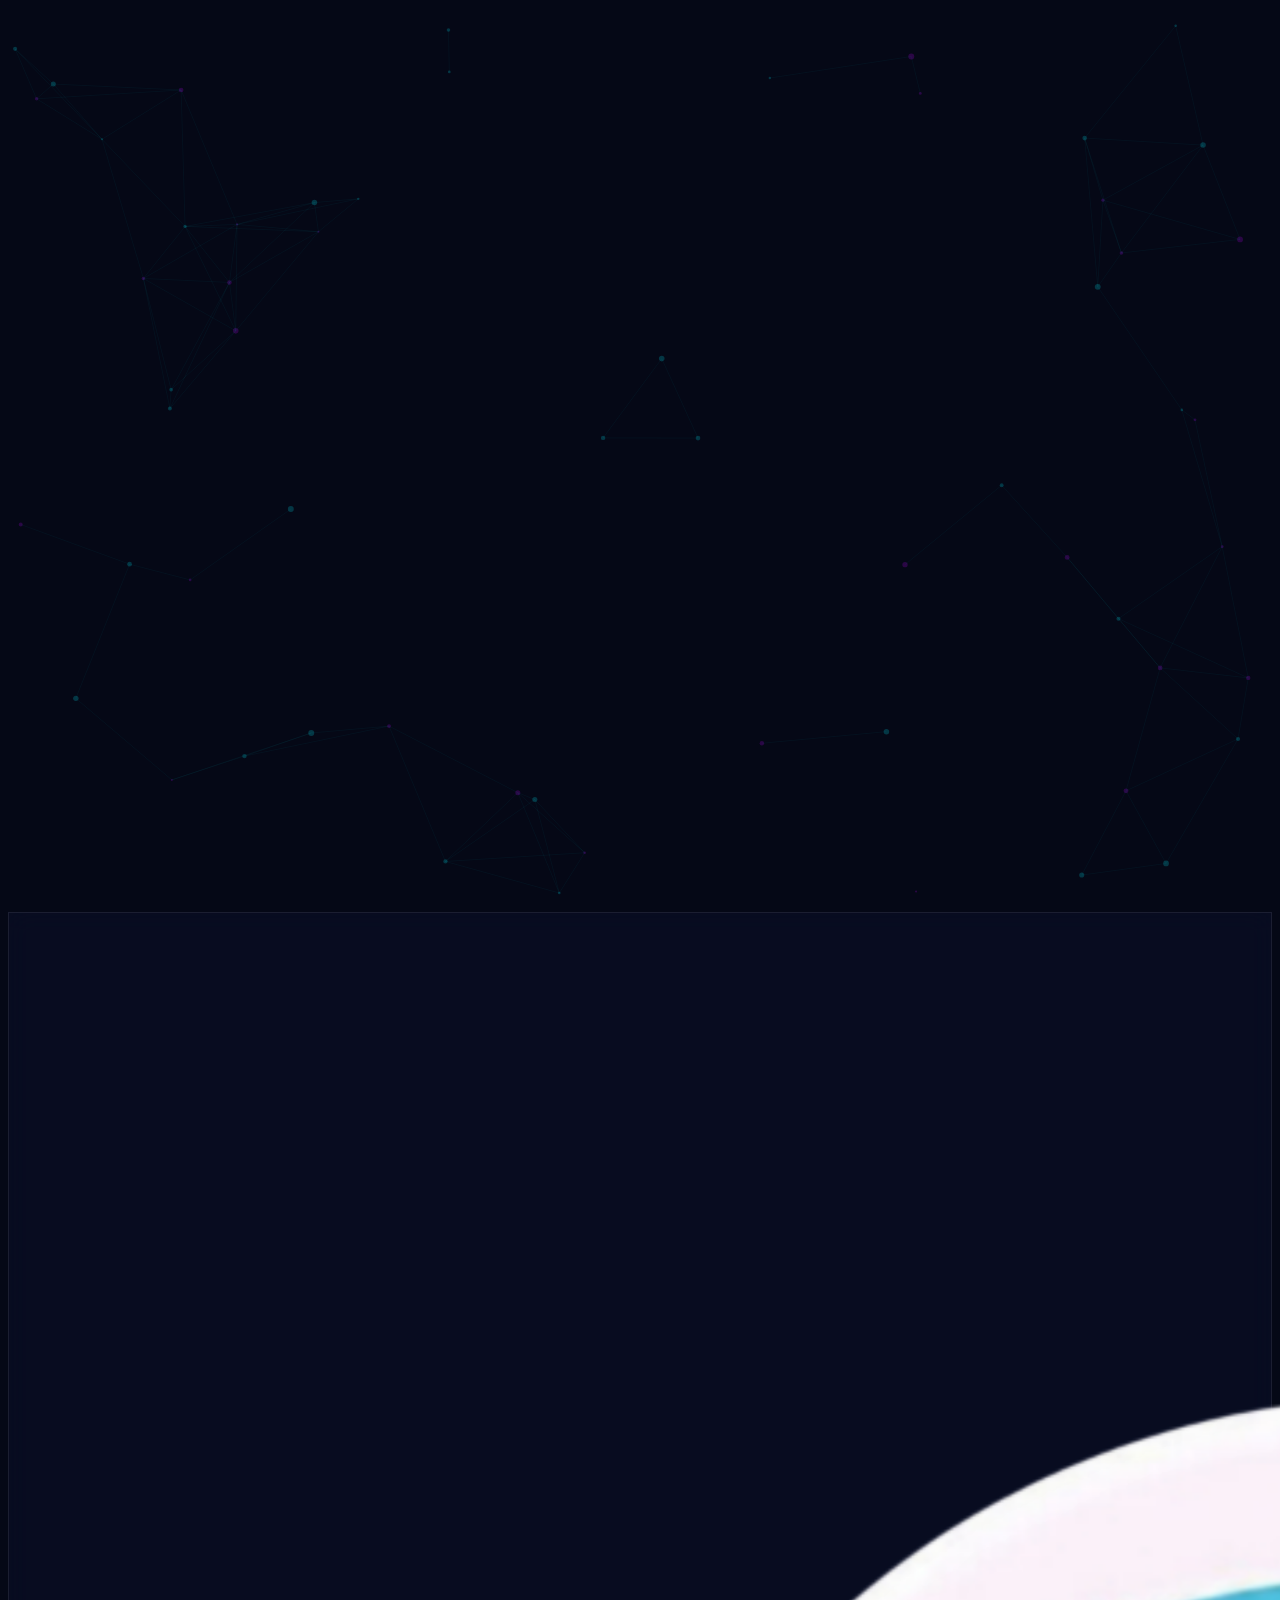
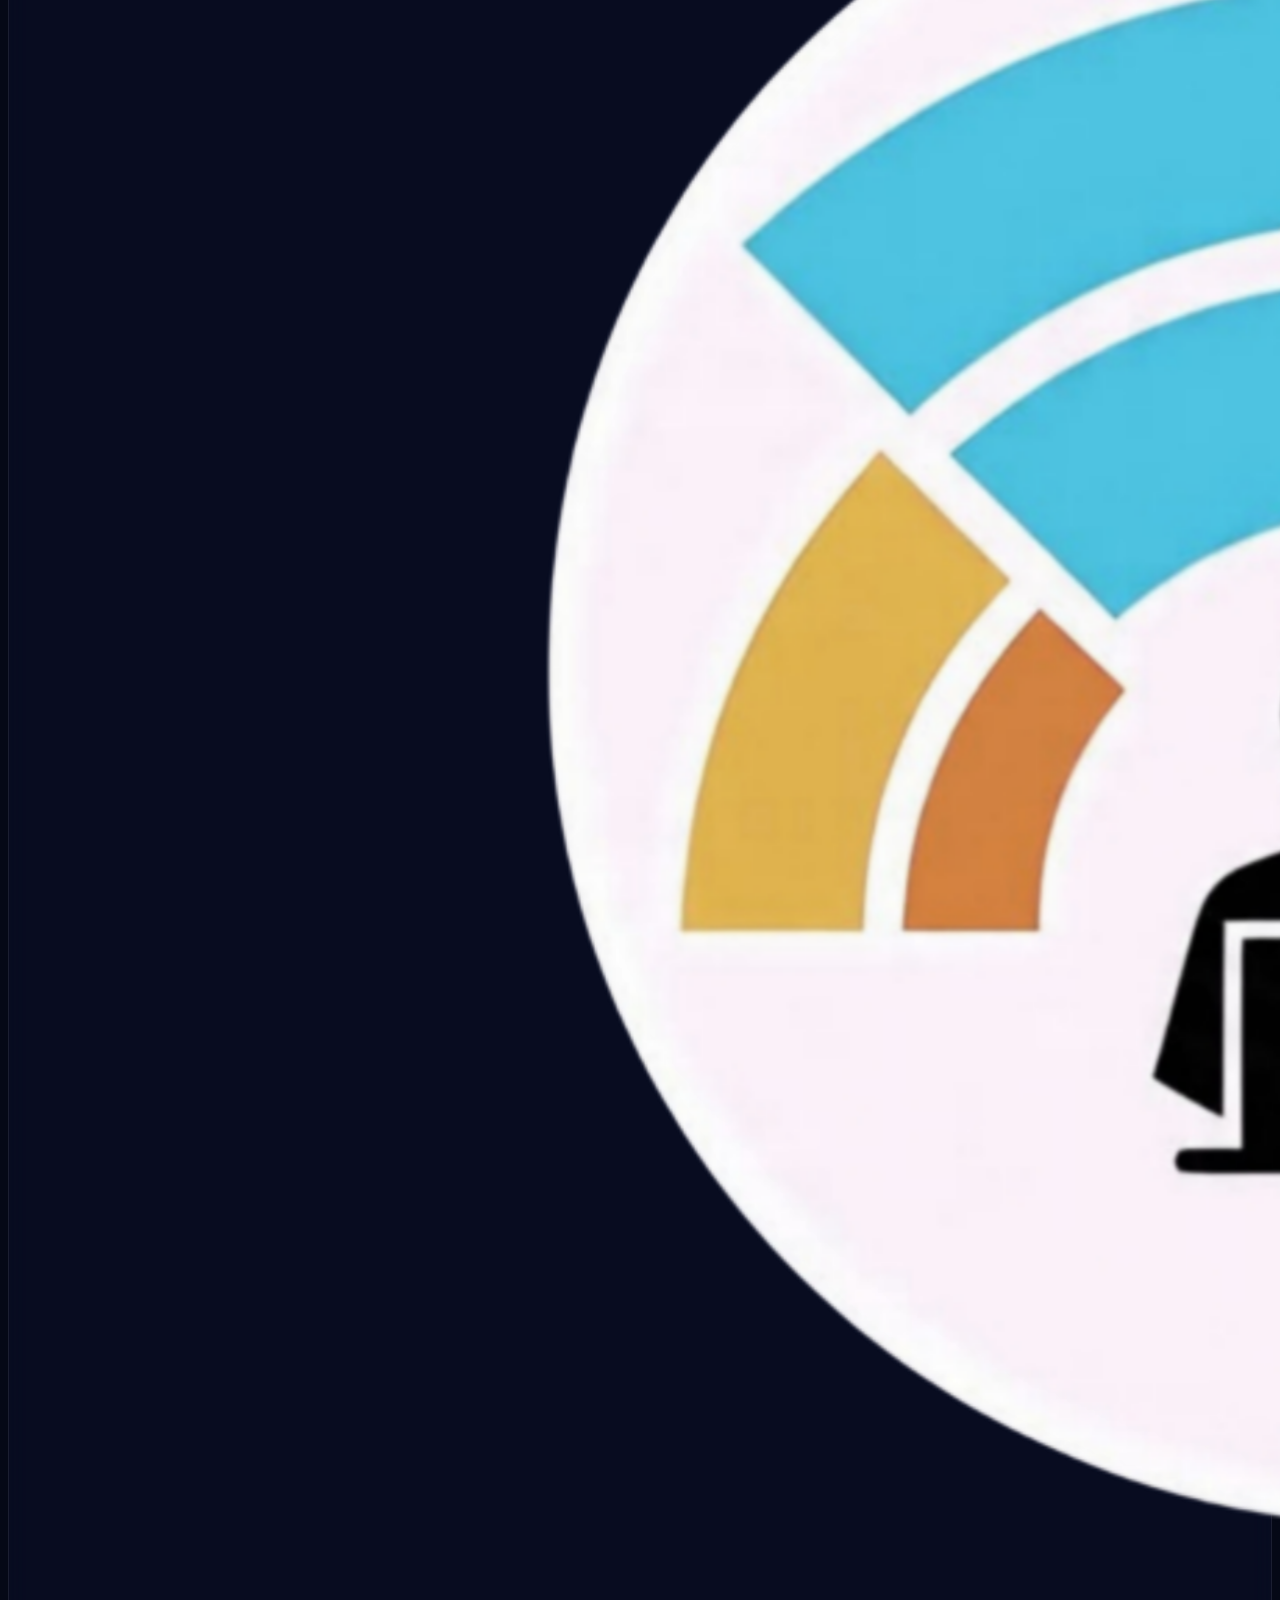
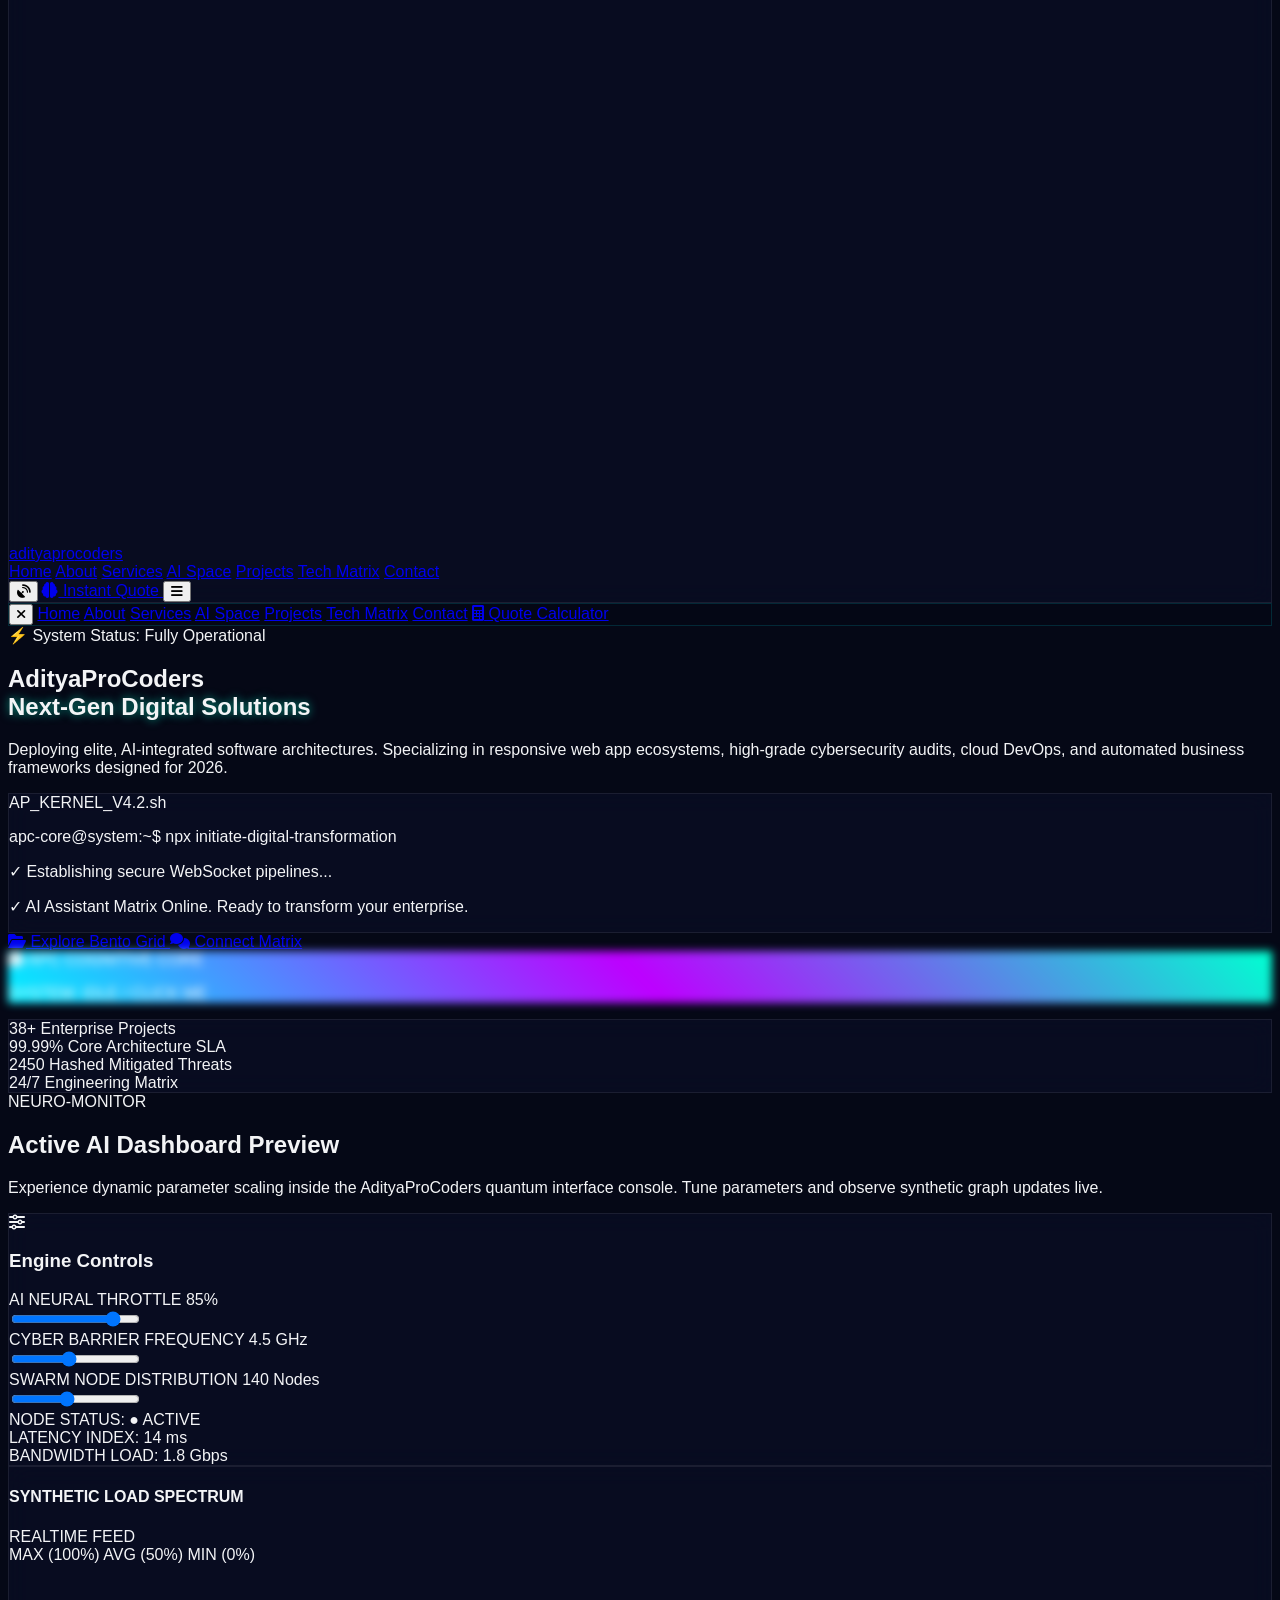
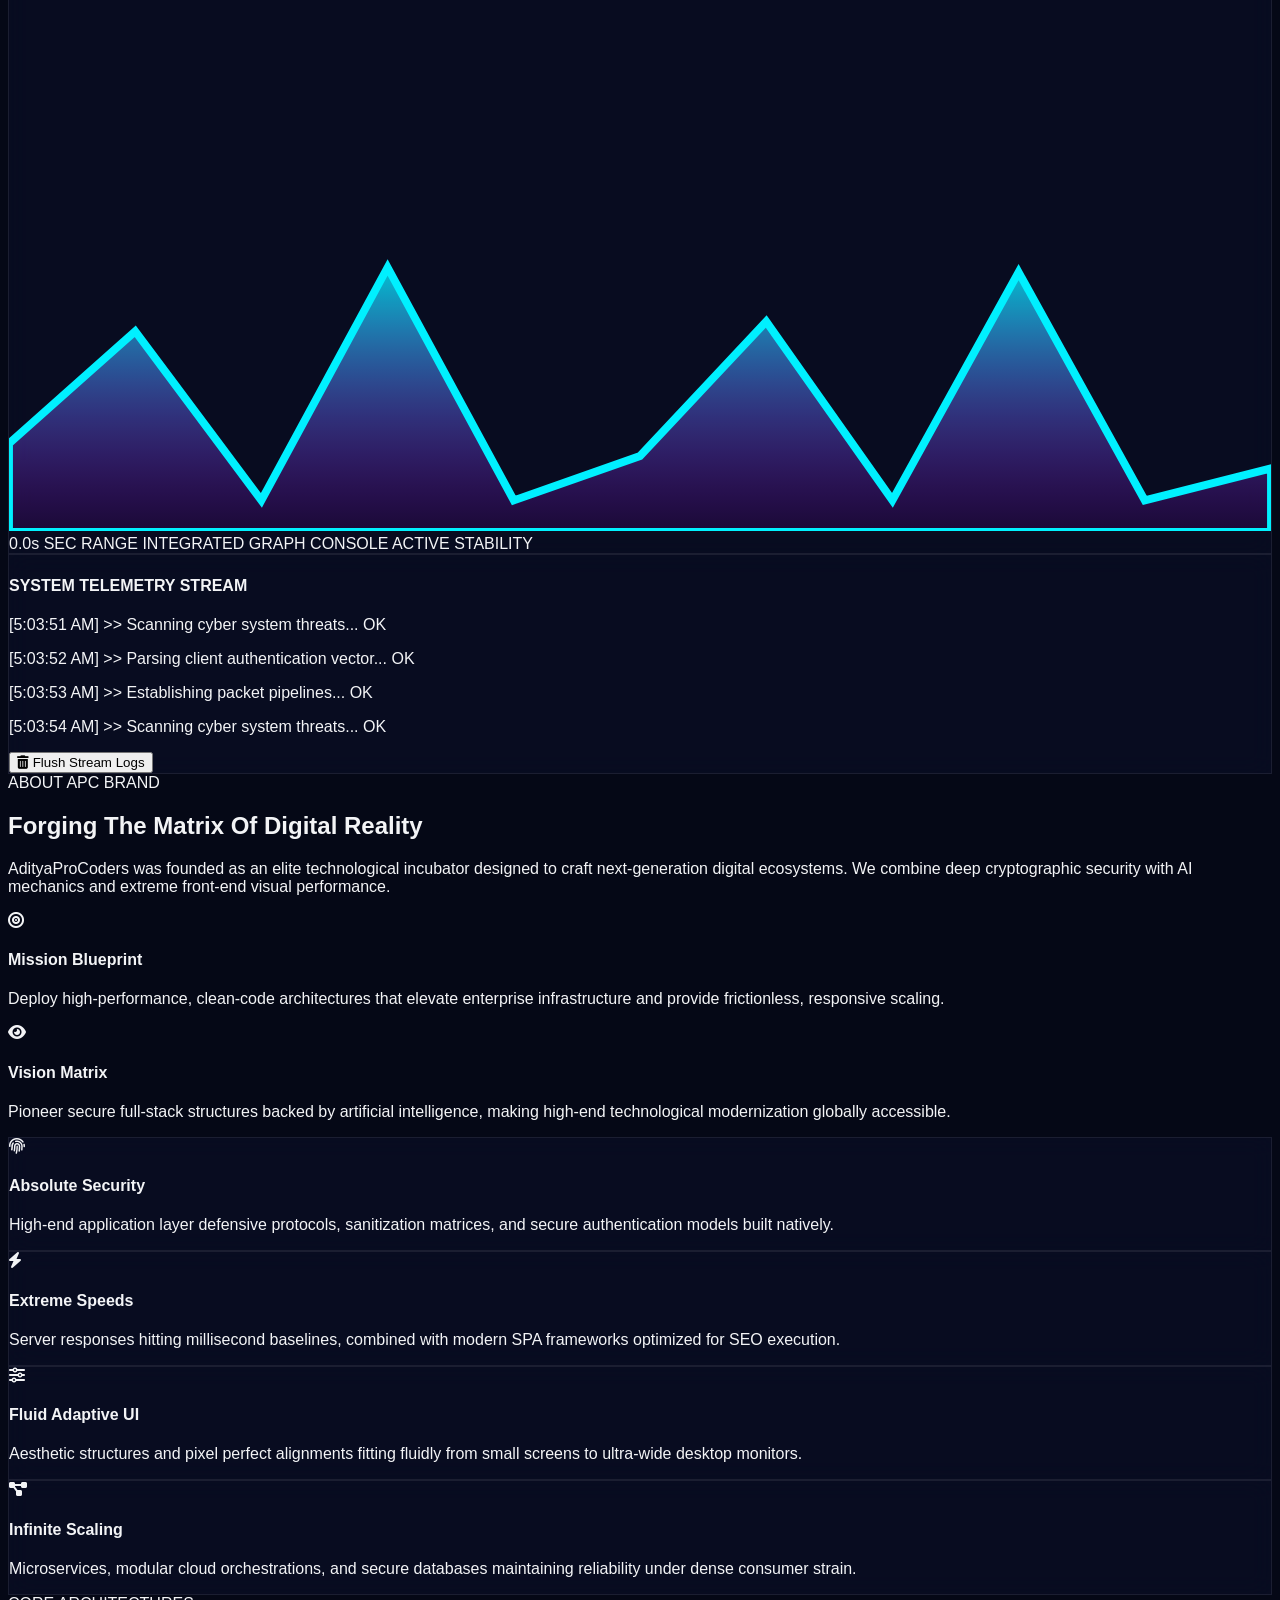
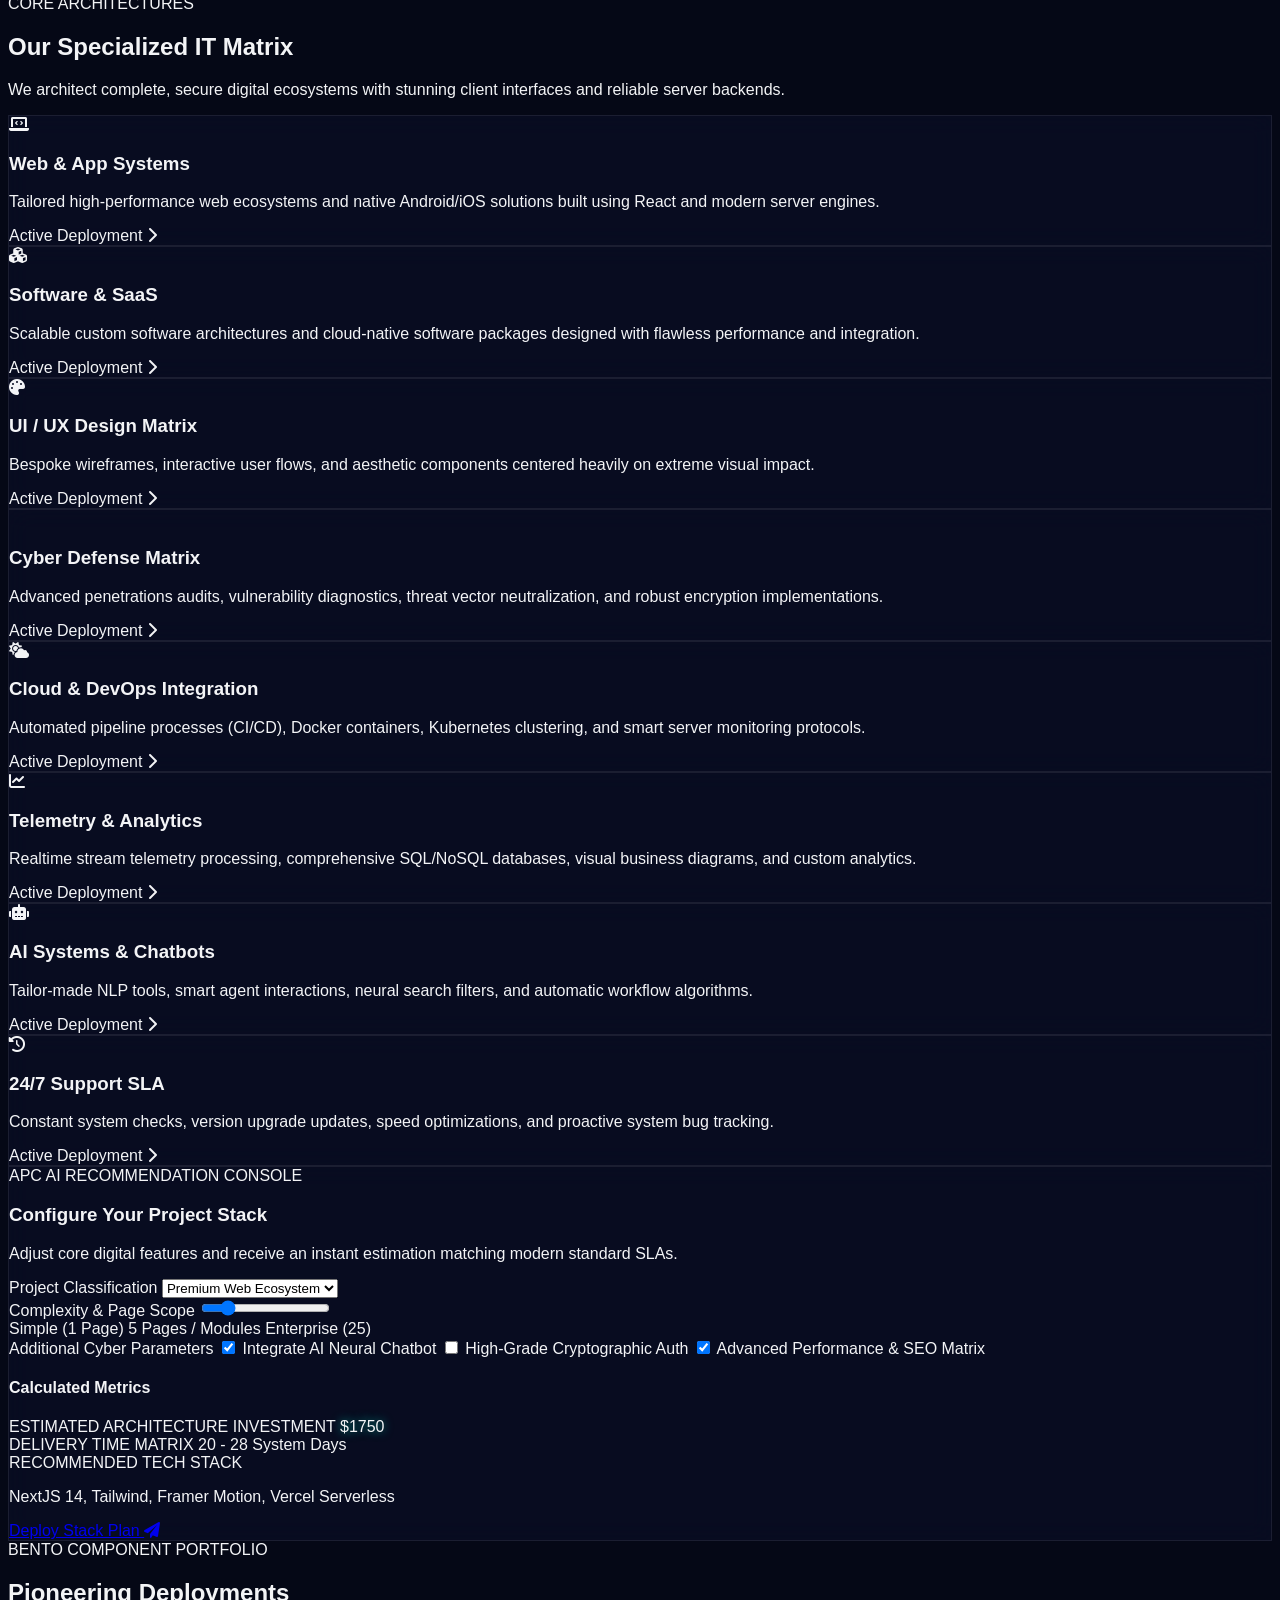
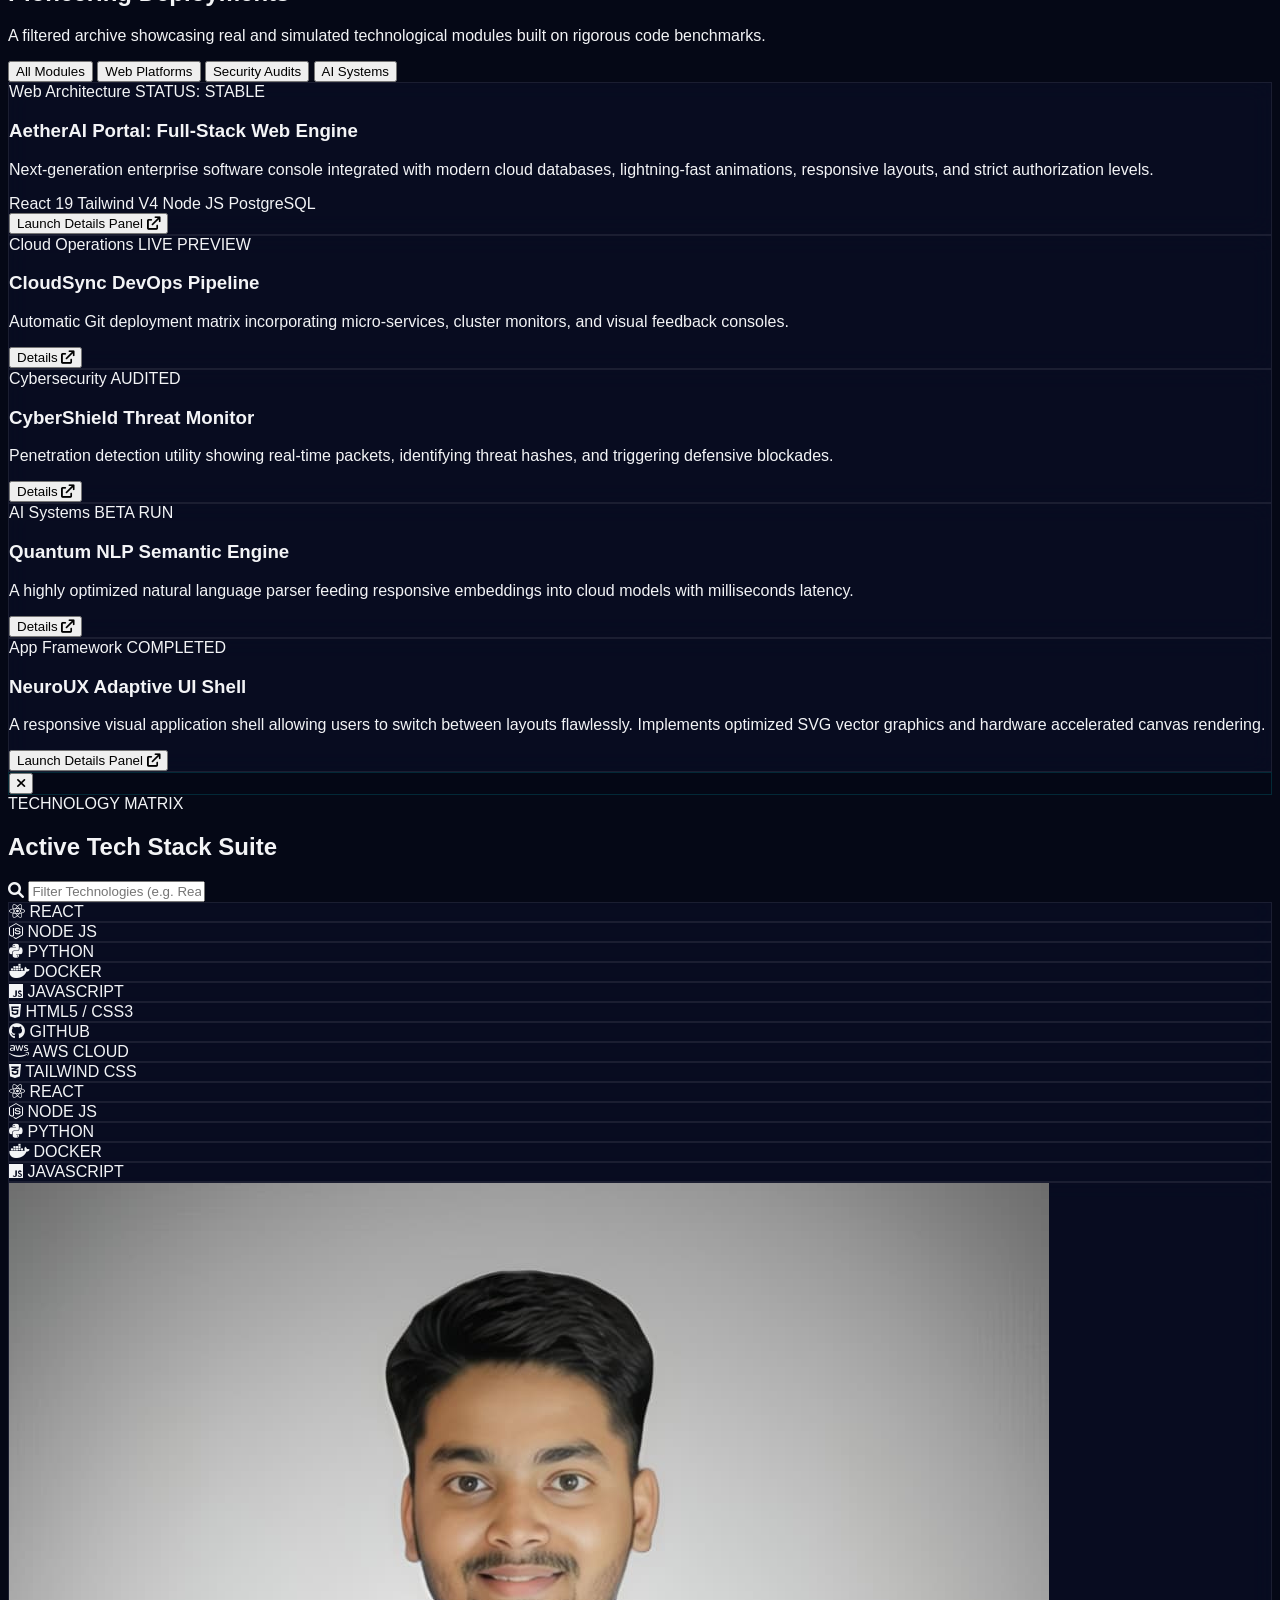
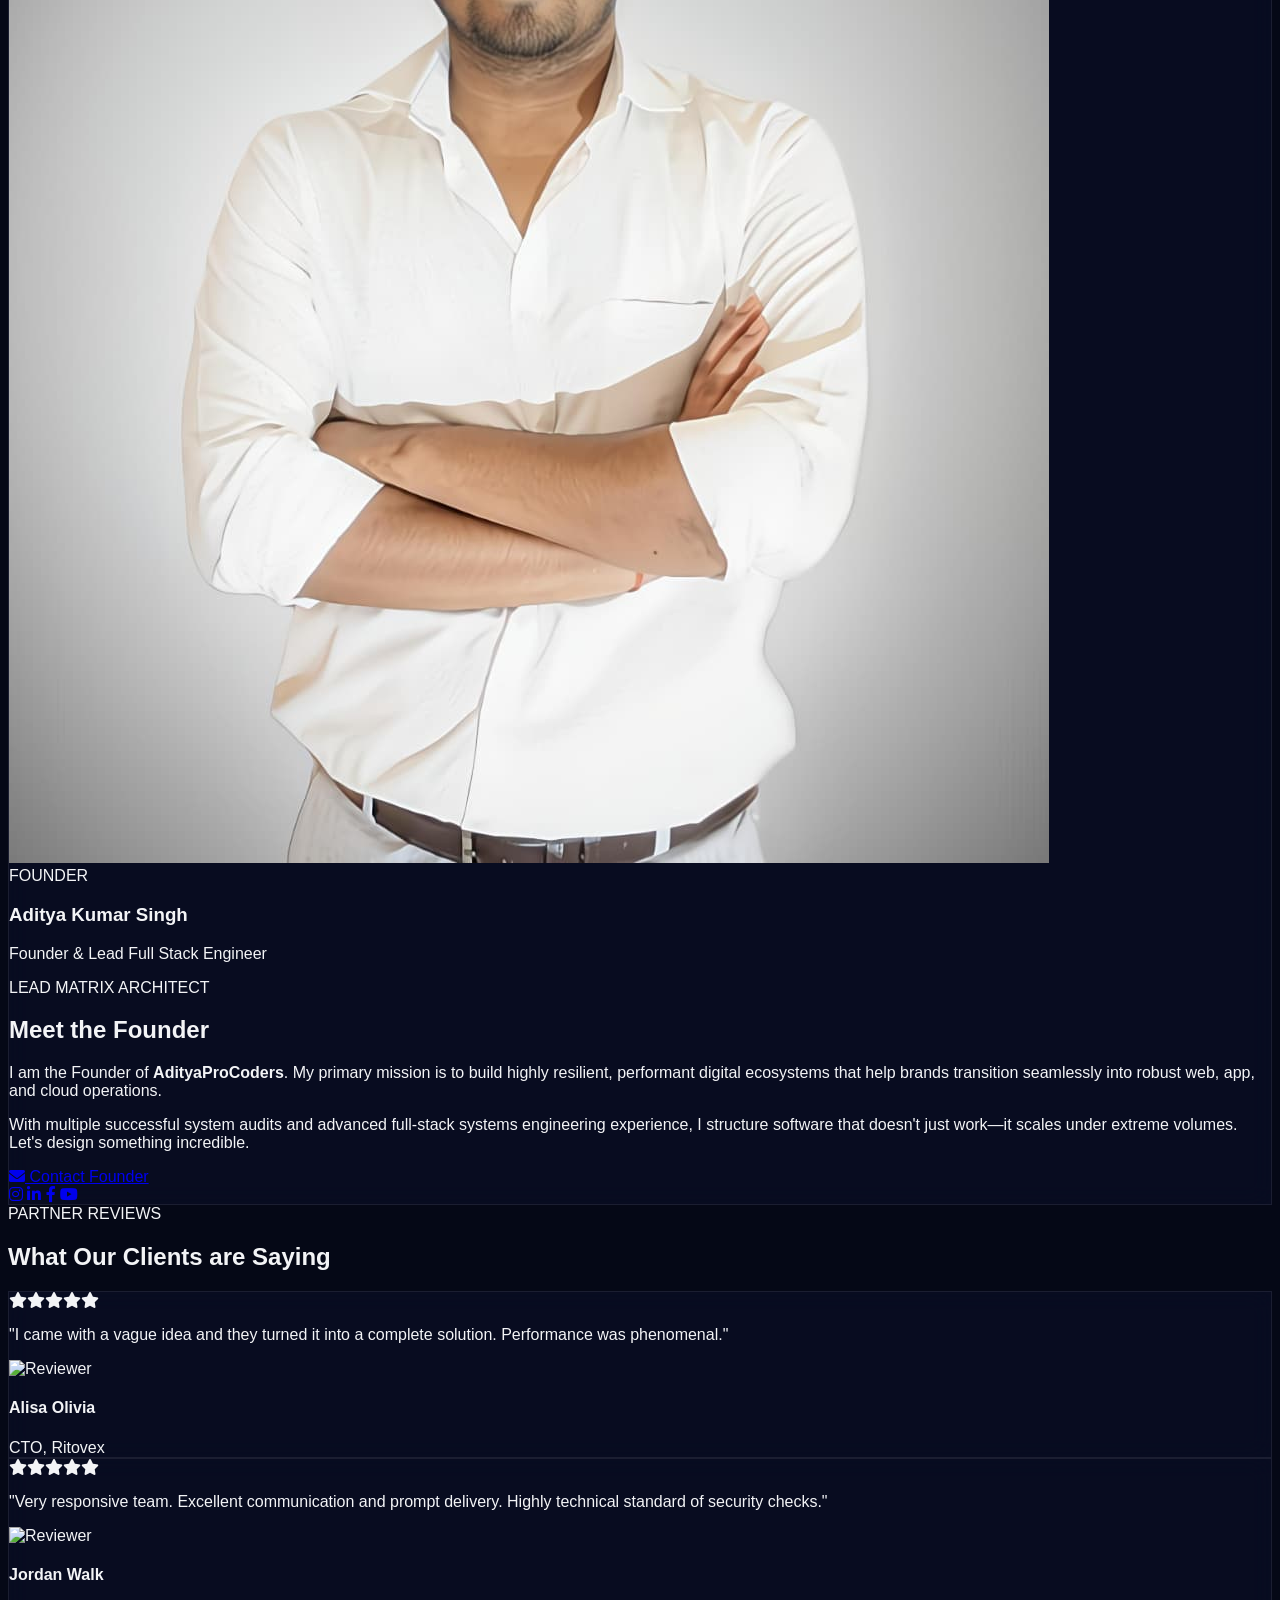
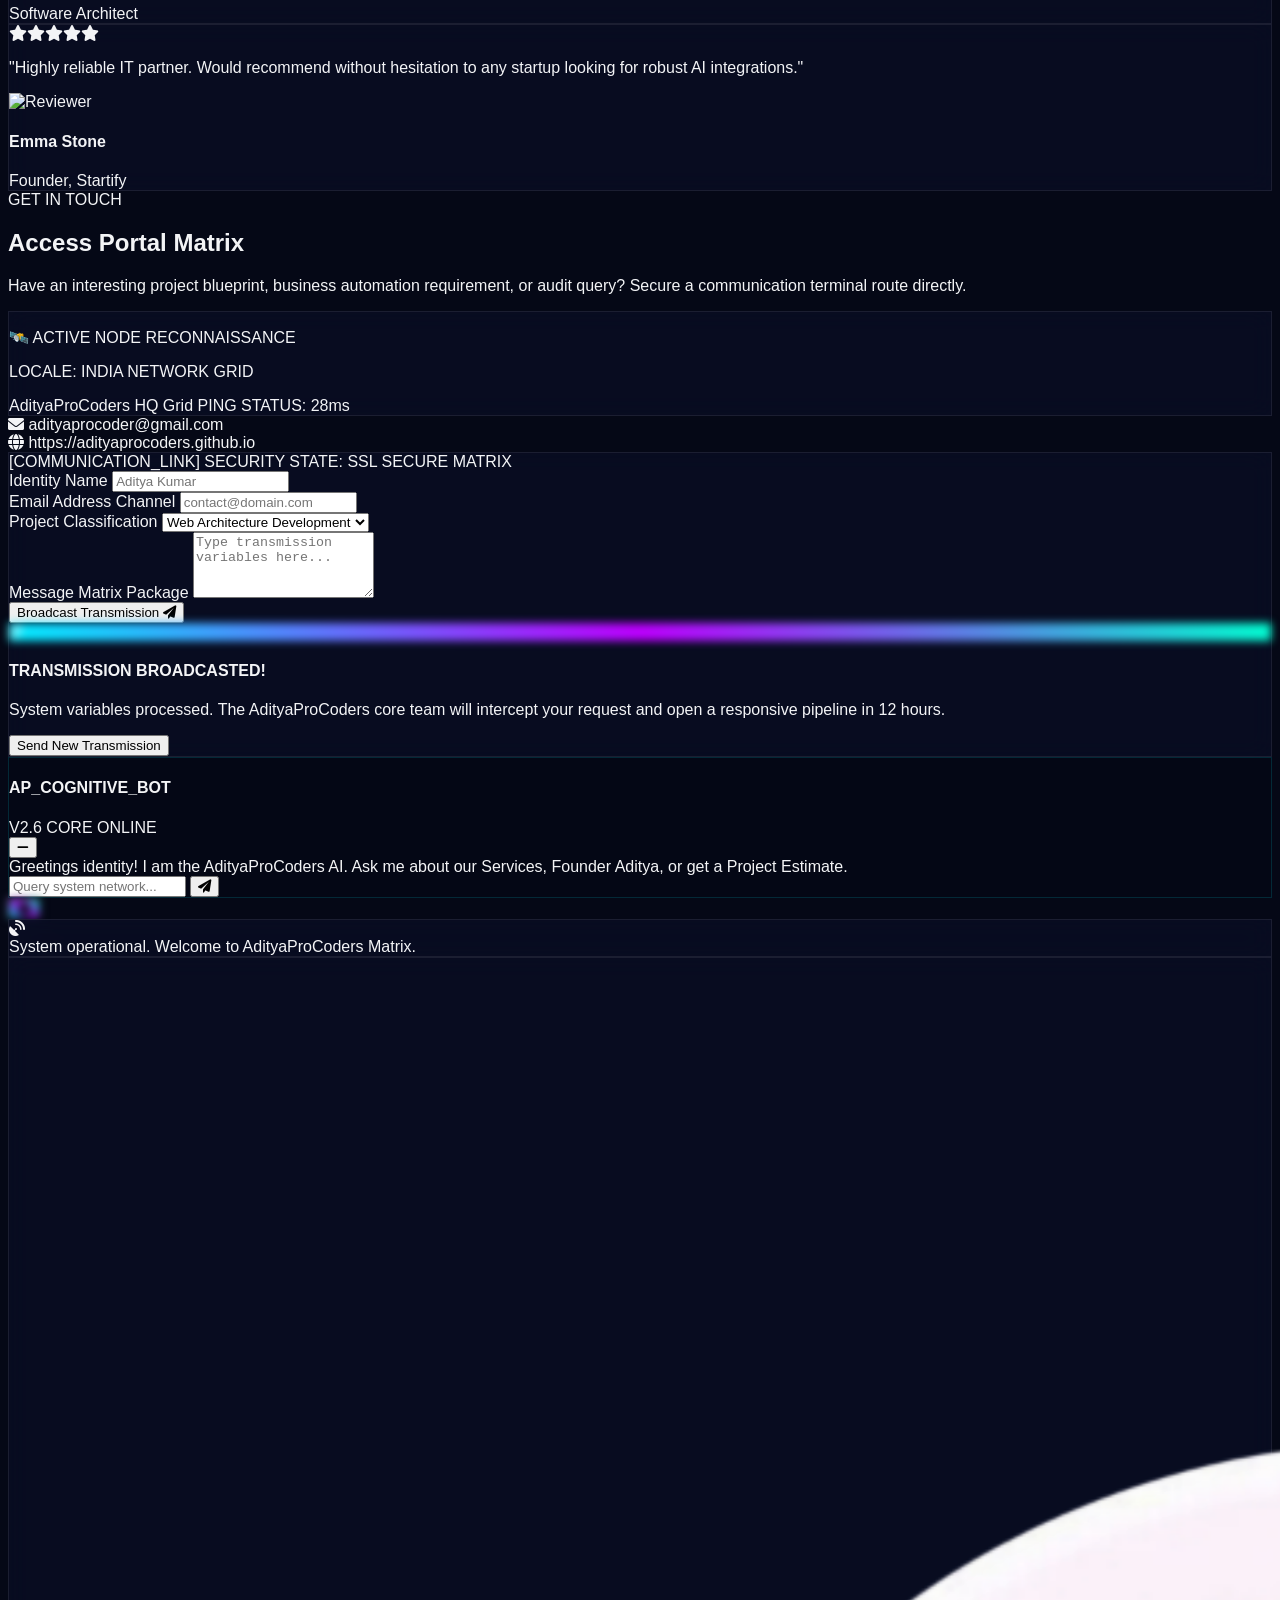
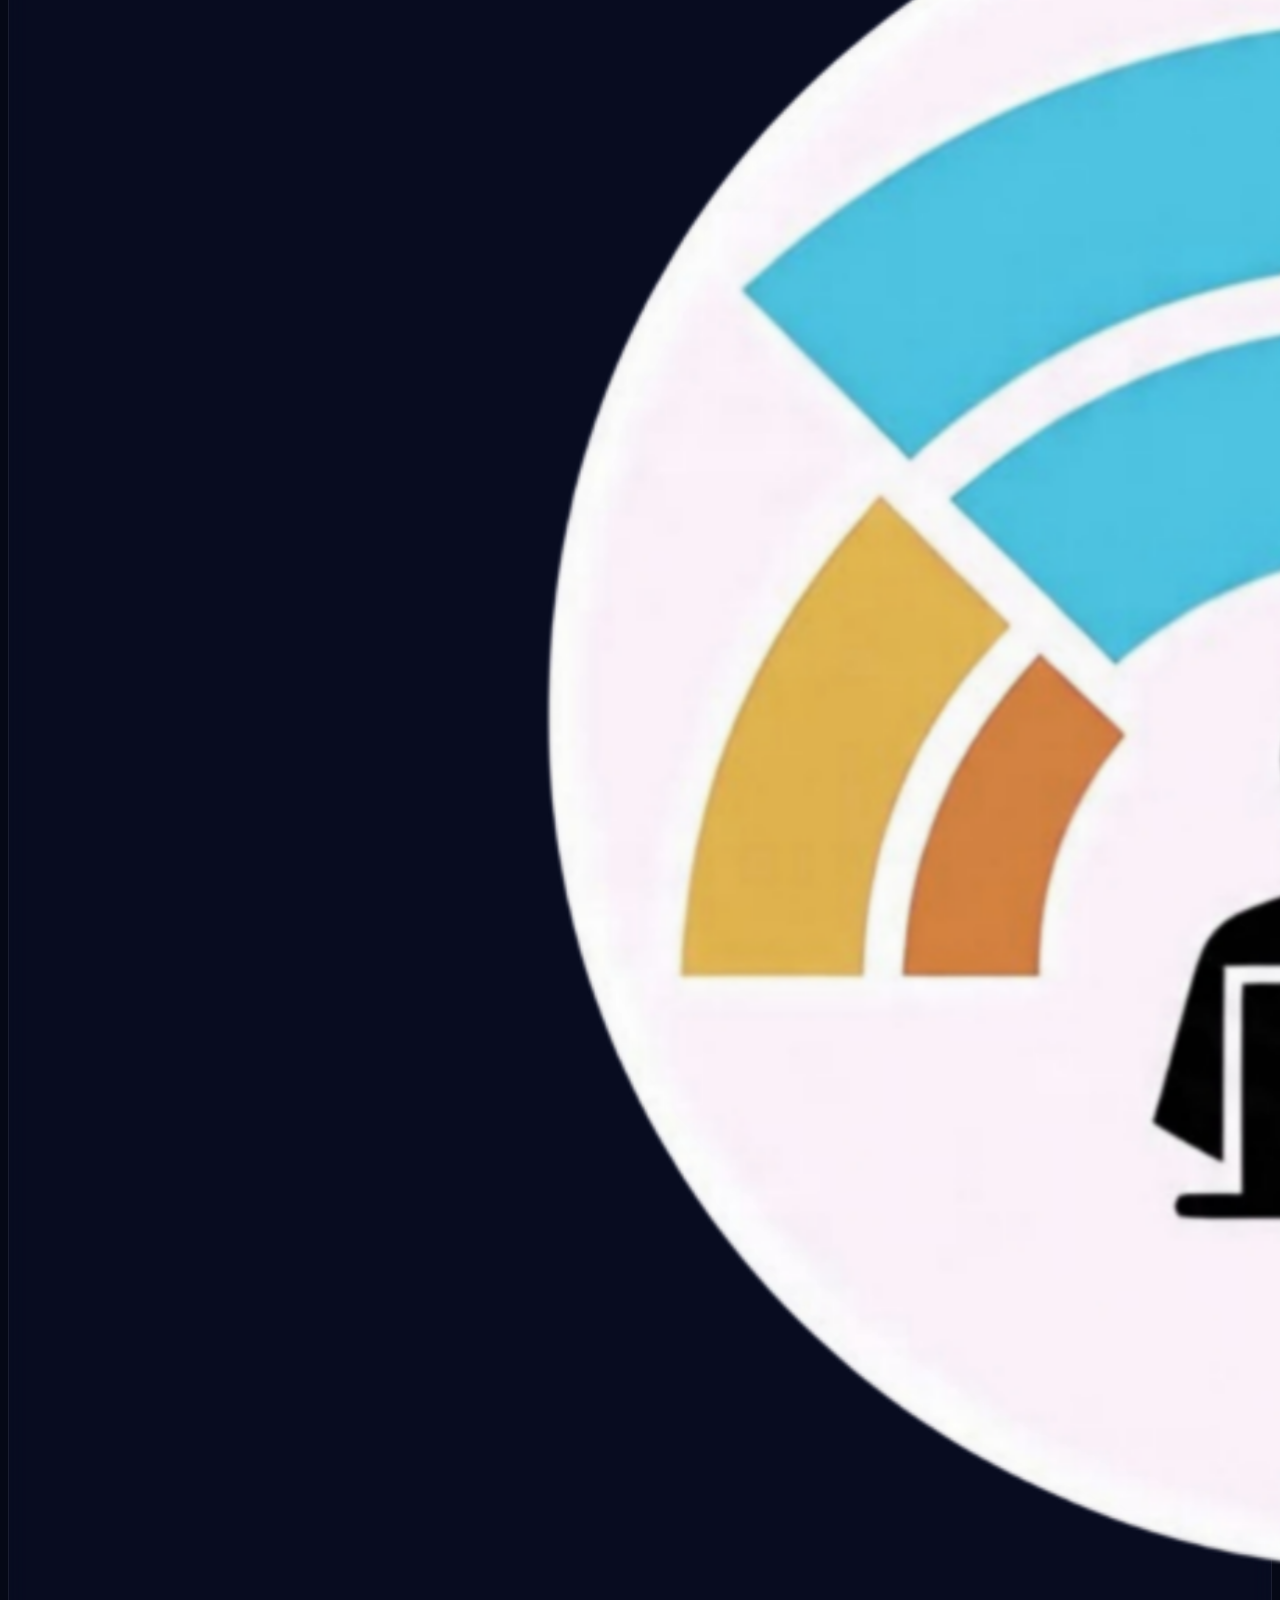
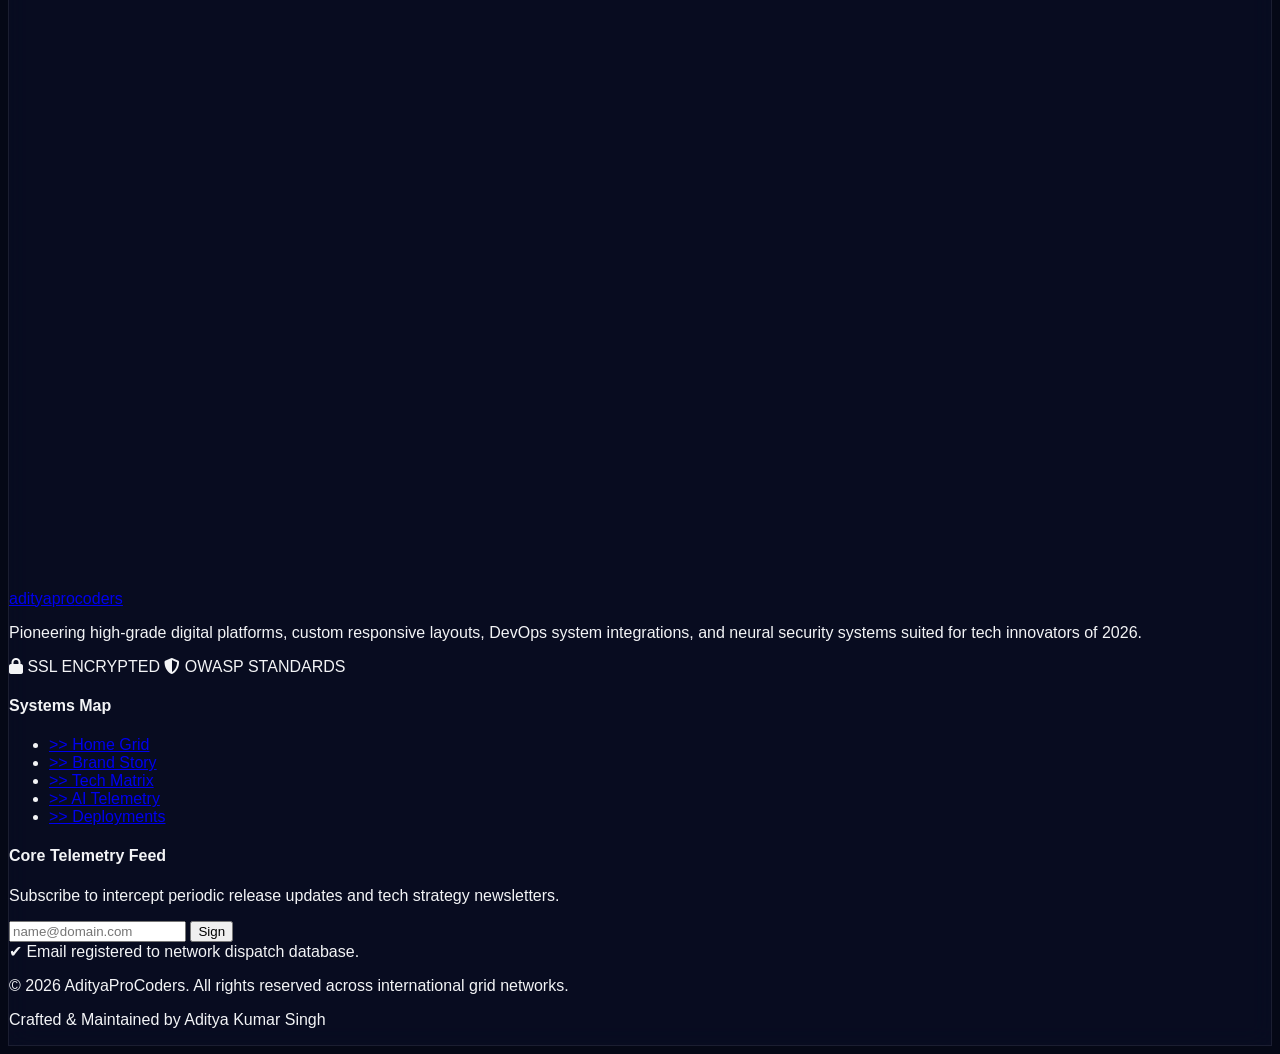
==== commit d58e16e5: "Update index.html" ====
--- a/index.html
+++ b/index.html
@@ -1229,5 +1229,7 @@
             <p>Crafted & Maintained by <span class="text-neon-cyan">Aditya Kumar Singh</span></p>
         </div>
     </footer>
+
+    <script src="index.js"></script>
 </body>
 </html>
--- a/style.css
+++ b/style.css
@@ -1,704 +1,96 @@
-/* =====================
-   CSS VARIABLES
-===================== */
-:root {
-    --primary: #d2813f;
-    --dark: #1e293b;
-    --light: #f8fafc;
-    --text: #334155;
-    --white: #ffffff;
-    --transition: all 0.3s ease;
-}
 
-/* Dark Theme */
-[data-theme="dark"] {
-    --primary: #4dc4e2;
-    --dark: #0f172a;
-    --light: #1e293b;
-    --text: #f1f5f9;
-    --white: #0f172a;
-}
+        body {
+            background-color: #050816;
+            color: #f3f4f6;
+            overflow-x: hidden;
+            font-family: 'Inter', sans-serif;
+        }
 
-/* =====================
-   GLOBAL
-===================== */
-* {
-    margin: 0;
-    padding: 0;
-    box-sizing: border-box;
-}
+        /* Cyber Theme Overrides */
+        .cyber-grid {
+            background-image: linear-gradient(rgba(0, 240, 255, 0.05) 1px, transparent 1px),
+                              linear-gradient(90deg, rgba(0, 240, 255, 0.05) 1px, transparent 1px);
+            background-size: 40px 40px;
+        }
 
-body {
-    font-family: 'Inter', sans-serif;
-    background: var(--white);
-    color: var(--text);
-    transition: var(--transition);
-}
+        /* Glassmorphism Classes */
+        .glass-panel {
+            background: rgba(11, 16, 40, 0.6);
+            backdrop-filter: blur(12px);
+            -webkit-backdrop-filter: blur(12px);
+            border: 1px solid rgba(255, 255, 255, 0.08);
+        }
 
-.container {
-    padding: 80px 10%;
-}
+        .glass-panel-heavy {
+            background: rgba(5, 8, 22, 0.85);
+            backdrop-filter: blur(20px);
+            -webkit-backdrop-filter: blur(20px);
+            border: 1px solid rgba(0, 240, 255, 0.15);
+        }
 
-.highlight {
-    color: var(--primary);
-}
+        /* Neon Text and Border Glows */
+        .glow-text-blue {
+            text-shadow: 0 0 10px rgba(0, 240, 255, 0.6);
+        }
+        .glow-text-purple {
+            text-shadow: 0 0 10px rgba(189, 0, 255, 0.6);
+        }
+        .glow-text-cyan {
+            text-shadow: 0 0 10px rgba(0, 255, 209, 0.6);
+        }
 
-.section-title {
-    text-align: center;
-    font-size: 2.4rem;
-    margin-bottom: 50px;
-}
+        /* Interactive Hover Card Borders */
+        .hover-glow:hover {
+            box-shadow: 0 0 25px rgba(0, 240, 255, 0.25);
+            border-color: rgba(0, 240, 255, 0.5);
+            transform: translateY(-4px);
+            transition: all 0.4s cubic-bezier(0.4, 0, 0.2, 1);
+        }
 
-/* =====================
-   NAVBAR
-===================== */
-.navbar {
-    position: sticky;
-    top: 0;
-    z-index: 1000;
-    background: var(--white);
-    padding: 16px 10%;
-    display: flex;
-    justify-content: space-between;
-    align-items: center;
-    box-shadow: 0 2px 12px rgba(0,0,0,0.08);
-}
+        /* Custom Marquee for Tech Stack */
+        @keyframes marquee {
+            0% { transform: translateX(0%); }
+            100% { transform: translateX(-50%); }
+        }
+        .animate-marquee {
+            animation: marquee 30s linear infinite;
+        }
+        .animate-marquee:hover {
+            animation-play-state: paused;
+        }
 
-.logo-link {
-    display: flex;
-    align-items: center;
-    gap: 10px;
-    text-decoration: none;
-}
+        /* Floating AI Orb Morphing Animation */
+        @keyframes morph {
+            0% { border-radius: 42% 58% 70% 30% / 45% 45% 55% 55%; }
+            50% { border-radius: 70% 30% 52% 48% / 60% 40% 60% 40%; }
+            100% { border-radius: 42% 58% 70% 30% / 45% 45% 55% 55%; }
+        }
+        .ai-orb {
+            animation: morph 8s ease-in-out infinite alternate;
+            background: linear-gradient(45deg, #00f0ff, #bd00ff, #00ffd1);
+            filter: blur(4px);
+        }
 
-.logo-img {
-    width: 48px;
-    height: 48px;
-    object-fit: contain;
-}
+        /* Custom Scrollbar */
+        ::-webkit-scrollbar {
+            width: 8px;
+        }
+        ::-webkit-scrollbar-track {
+            background: #050816;
+        }
+        ::-webkit-scrollbar-thumb {
+            background: linear-gradient(#bd00ff, #00f0ff);
+            border-radius: 10px;
+        }
 
-.logo-name {
-    font-size: 1.3rem;
-    font-weight: 700;
-    color: var(--text);
-}
+        /* Custom cursor ring (hidden on touch devices) */
+        #custom-cursor {
+            pointer-events: none;
+            transition: transform 0.1s ease, opacity 0.3s ease;
+        }
 
-/* Nav Links */
-.nav-links {
-    list-style: none;
-    display: flex;
-    gap: 28px;
-    align-items: center;
-}
-
-.nav-links a {
-    text-decoration: none;
-    color: var(--text);
-    font-weight: 500;
-}
-
-.nav-links a:hover {
-    color: var(--primary);
-}
-
-/* =====================
-   THEME TOGGLE BUTTON
-===================== */
-#theme-btn {
-    width: 42px;
-    height: 42px;
-    border-radius: 50%;
-    border: none;
-    cursor: pointer;
-    background: var(--light);
-    color: var(--primary);
-    font-size: 1rem;
-    transition: var(--transition);
-}
-
-#theme-btn:hover {
-    transform: rotate(20deg) scale(1.05);
-}
-
-/* =====================
-   HERO
-===================== */
-.hero {
-    min-height: 90vh;
-    display: flex;
-    align-items: center;
-    justify-content: center;
-    background: var(--light);
-    text-align: center;
-    padding: 0 8%;
-}
-
-.badge {
-    display: inline-block;
-    background: rgba(59,130,246,0.1);
-    color: var(--primary);
-    padding: 6px 16px;
-    border-radius: 20px;
-    font-size: 0.8rem;
-    font-weight: 600;
-}
-
-.hero h1 {
-    font-size: clamp(2.5rem, 6vw, 4rem);
-    margin: 20px 0;
-    line-height: 1.1;
-}
-
-.about-us {
-    font-size: 1.1rem;
-    transition: var(--transition);
-}
-
-.about-us:hover {
-    color: var(--primary);
-}
-
-.hero-btns {
-    margin-top: 30px;
-    display: flex;
-    gap: 15px;
-    justify-content: center;
-    flex-wrap: wrap;
-}
-
-/* =====================
-   BUTTONS
-===================== */
-.btn-primary,
-.btn-secondary {
-    padding: 12px 30px;
-    border-radius: 8px;
-    font-weight: 600;
-    text-decoration: none;
-    transition: var(--transition);
-}
-
-.btn-primary {
-    background: var(--primary);
-    color: #fff;
-}
-
-.btn-primary:hover {
-    transform: translateY(-3px);
-    opacity: 0.9;
-}
-
-.btn-secondary {
-    border: 2px solid var(--primary);
-    color: var(--primary);
-}
-
-/* =====================
-   PROJECTS
-===================== */
-.project-grid {
-    display: grid;
-    grid-template-columns: repeat(auto-fit, minmax(280px, 1fr));
-    gap: 30px;
-}
-
-.project-card {
-    background: var(--light);
-    padding: 25px;
-    border-radius: 14px;
-    transition: var(--transition);
-}
-
-.project-card:hover {
-    transform: translateY(-8px);
-    box-shadow: 0 20px 30px rgba(0,0,0,0.1);
-}
-
-/* =====================
-   FORM
-===================== */
-.form-card {
-    max-width: 600px;
-    margin: auto;
-    background: var(--white);
-    padding: 40px;
-    border-radius: 16px;
-}
-
-input, textarea {
-    width: 100%;
-    padding: 12px;
-    border-radius: 6px;
-    border: 1px solid #ddd;
-    background: var(--white);
-    color: var(--text);
-}
-
-.full-width {
-    width: 100%;
-}
-
-/* =====================
-   FOOTER
-===================== */
-footer {
-    text-align: center;
-    padding: 40px;
-    background: var(--dark);
-    color: white;
-}
-
-/* =====================
-   MOBILE NAV
-===================== */
-.menu-toggle {
-    display: none;
-    font-size: 1.5rem;
-    cursor: pointer;
-}
-
-@media (max-width: 768px) {
-    .menu-toggle {
-        display: block;
-    }
-
-    .nav-links {
-        position: absolute;
-        top: 70px;
-        right: 10%;
-        background: var(--white);
-        flex-direction: column;
-        padding: 20px;
-        gap: 20px;
-        border-radius: 12px;
-        box-shadow: 0 10px 30px rgba(0,0,0,0.15);
-        display: none;
-    }
-
-    .nav-links.active {
-        display: flex;
-    }
-}
-
-
-/* =====================
-   FOUNDER SECTION
-===================== */
-.founder-section {
-    padding: 100px 10%;
-    background: var(--white);
-}
-
-.founder-wrapper {
-    display: grid;
-    grid-template-columns: 1fr 2fr;
-    gap: 60px;
-    align-items: center;
-}
-
-/* Founder Card */
-.founder-card {
-    background: var(--light);
-    padding: 45px;
-    border-radius: 18px;
-    text-align: center;
-    box-shadow: 0 18px 35px rgba(0,0,0,0.08);
-}
-
-.founder-img {
-    width: 140px;
-    height: 140px;
-    object-fit: contain;
-    margin-bottom: 20px;
-}
-
-.founder-card h3 {
-    font-size: 1.4rem;
-    margin-bottom: 6px;
-}
-
-.founder-role {
-    font-size: 0.95rem;
-    color: var(--primary);
-    font-weight: 600;
-}
-
-/* Founder Content */
-.founder-content h2 {
-    font-size: 2.6rem;
-    margin-bottom: 20px;
-}
-
-.founder-content p {
-    font-size: 1.05rem;
-    line-height: 1.8;
-    margin-bottom: 22px;
-}
-
-/* Social Icons */
-.founder-socials {
-    margin-top: 25px;
-    display: flex;
-    gap: 18px;
-}
-
-.founder-socials a {
-    width: 44px;
-    height: 44px;
-    border-radius: 50%;
-    background: var(--light);
-    display: flex;
-    align-items: center;
-    justify-content: center;
-    color: var(--text);
-    font-size: 1.1rem;
-    transition: var(--transition);
-}
-
-.founder-socials a:hover {
-    background: var(--primary);
-    color: #fff;
-}
-
-/* =====================
-   RESPONSIVE
-===================== */
-@media (max-width: 900px) {
-    .founder-wrapper {
-        grid-template-columns: 1fr;
-        text-align: center;
-    }
-
-    .founder-socials {
-        justify-content: center;
-    }
-}
-
-/* =========================
-   SERVICES SECTION
-========================= */
-.services-section {
-    padding: 100px 10%;
-    background: var(--white);
-    transition: var(--transition);
-}
-
-.services-grid {
-    display: grid;
-    grid-template-columns: repeat(auto-fit, minmax(260px, 1fr));
-    gap: 35px;
-}
-
-/* =========================
-   SERVICE CARD
-========================= */
-.service-card {
-    background: var(--light);
-    border-radius: 18px;
-    padding: 36px 28px;
-    text-align: center;
-    position: relative;
-    overflow: hidden;
-    box-shadow: 0 12px 28px rgba(0,0,0,0.08);
-    transition: var(--transition);
-}
-
-/* Gradient border – works in both modes */
-.service-card::before {
-    content: "";
-    position: absolute;
-    inset: 0;
-    padding: 2px;
-    border-radius: 18px;
-    background: linear-gradient(135deg, var(--primary), #6366f1);
-    -webkit-mask: linear-gradient(#fff 0 0) content-box,
-                  linear-gradient(#fff 0 0);
-    -webkit-mask-composite: xor;
-    mask-composite: exclude;
-    opacity: 0;
-    transition: var(--transition);
-}
-
-.service-card:hover::before {
-    opacity: 1;
-}
-
-.service-card:hover {
-    transform: translateY(-12px);
-}
-
-/* =========================
-   ICON
-========================= */
-.service-img {
-    width: 86px;
-    height: 86px;
-    margin: 0 auto 22px;
-    display: flex;
-    align-items: center;
-    justify-content: center;
-    background: var(--white);
-    border-radius: 50%;
-    transition: var(--transition);
-}
-
-.service-img img {
-    width: 42px;
-    transition: var(--transition);
-}
-
-.service-card:hover .service-img {
-    background: var(--primary);
-}
-
-.service-card:hover .service-img img {
-    filter: brightness(0) invert(1);
-}
-
-/* =========================
-   TEXT
-========================= */
-.service-title {
-    font-size: 1.2rem;
-    font-weight: 600;
-    color: var(--text);
-    margin-bottom: 12px;
-}
-
-.service-card p {
-    font-size: 0.95rem;
-    color: var(--text);
-    line-height: 1.6;
-    opacity: 0.85;
-}
-
-/* =========================
-   DARK MODE SHADOW FIX
-========================= */
-[data-theme="dark"] .service-card {
-    box-shadow: 0 16px 32px rgba(0,0,0,0.6);
-}
-
-/* =========================
-   RESPONSIVE
-========================= */
-@media (max-width: 768px) {
-    .services-section {
-        padding: 80px 6%;
-    }
-}
-
-
-/* =========================
-   CONTACT SECTION
-========================= */
-.contact-section {
-    padding: 100px 10%;
-    background: var(--light);
-}
-
-/* Card */
-.contact-card {
-    max-width: 640px;
-    margin: auto;
-    background: var(--white);
-    padding: 45px;
-    border-radius: 18px;
-    box-shadow: 0 18px 35px rgba(0,0,0,0.08);
-    transition: var(--transition);
-}
-
-/* Inputs */
-.input-group {
-    margin-bottom: 22px;
-}
-
-.input-group input,
-.input-group textarea {
-    width: 100%;
-    padding: 14px 16px;
-    font-size: 0.95rem;
-    border-radius: 10px;
-    border: 1px solid rgba(0,0,0,0.15);
-    background: var(--white);
-    color: var(--text);
-    transition: var(--transition);
-}
-
-/* Focus */
-.input-group input:focus,
-.input-group textarea:focus {
-    outline: none;
-    border-color: var(--primary);
-    box-shadow: 0 0 0 3px rgba(99,102,241,0.15);
-}
-
-/* Button */
-.contact-card .btn-primary {
-    margin-top: 10px;
-    font-size: 1rem;
-}
-
-/* =========================
-   DARK MODE FIXES
-========================= */
-[data-theme="dark"] .contact-card {
-    box-shadow: 0 18px 40px rgba(0,0,0,0.6);
-}
-
-[data-theme="dark"] .input-group input,
-[data-theme="dark"] .input-group textarea {
-    border-color: rgba(255,255,255,0.2);
-}
-
-/* =========================
-   RESPONSIVE
-========================= */
-@media (max-width: 768px) {
-    .contact-section {
-        padding: 80px 6%;
-    }
-
-    .contact-card {
-        padding: 35px 25px;
-    }
-}
-
-@media (max-width: 480px) {
-    .contact-card {
-        padding: 28px 20px;
-    }
-}
-
- /* ================================
-   TESTIMONIALS SECTION
-================================ */
-.testimonials {
-  padding: 80px 20px;
-  background: var(--light);
-  color: var(--text);
-  overflow: hidden;
-  transition: var(--transition);
-}
-
-.section-title {
-  text-align: center;
-  font-size: 38px;
-  font-weight: 700;
-}
-
-.section-subtitle {
-  text-align: center;
-  max-width: 720px;
-  margin: 12px auto 50px;
-  font-size: 16px;
-  color: color-mix(in srgb, var(--text) 70%, transparent);
-}
-
-/* ================================
-   SLIDER
-================================ */
-.slider {
-  width: 100%;
-  overflow: hidden;
-  position: relative;
-}
-
-.slider-track {
-  display: flex;
-  gap: 25px;
-  width: max-content;
-  animation: scroll 30s linear infinite;
-}
-
-.slider-track:hover {
-  animation-play-state: paused;
-}
-
-/* ================================
-   TESTIMONIAL CARD
-================================ */
-.testimonial-card {
-  min-width: 320px;
-  max-width: 320px;
-  background: var(--white);
-  padding: 28px;
-  border-radius: 20px;
-  box-shadow: 0 12px 35px rgba(0,0,0,0.06);
-  transition: var(--transition);
-}
-
-.testimonial-card:hover {
-  transform: translateY(-10px);
-}
-
-/* ================================
-   STARS + TEXT
-================================ */
-.stars {
-  color: #facc15;
-  font-size: 18px;
-  margin-bottom: 14px;
-}
-
-.testimonial-card p {
-  font-size: 15px;
-  line-height: 1.6;
-}
-
-/* ================================
-   CLIENT INFO
-================================ */
-.client {
-  display: flex;
-  align-items: center;
-  gap: 15px;
-  margin-top: 22px;
-}
-
-.client img {
-  width: 52px;
-  height: 52px;
-  border-radius: 50%;
-  object-fit: cover;
-}
-
-.client h4 {
-  font-size: 16px;
-  margin: 0;
-}
-
-.client span {
-  font-size: 13px;
-  opacity: 0.75;
-}
-
-/* ================================
-   ANIMATION
-================================ */
-@keyframes scroll {
-  from {
-    transform: translateX(0);
-  }
-  to {
-    transform: translateX(-50%);
-  }
-}
-
-/* ================================
-   RESPONSIVE
-================================ */
-@media (max-width: 768px) {
-  .testimonial-card {
-    min-width: 280px;
-  }
-  .section-title {
-    font-size: 30px;
-  }
-}
-
-@media (max-width: 480px) {
-  .testimonial-card {
-    min-width: 260px;
-  }
-}
+        /* Loading Screen styling */
+        .preload-active {
+            overflow: hidden;
+        }
+    
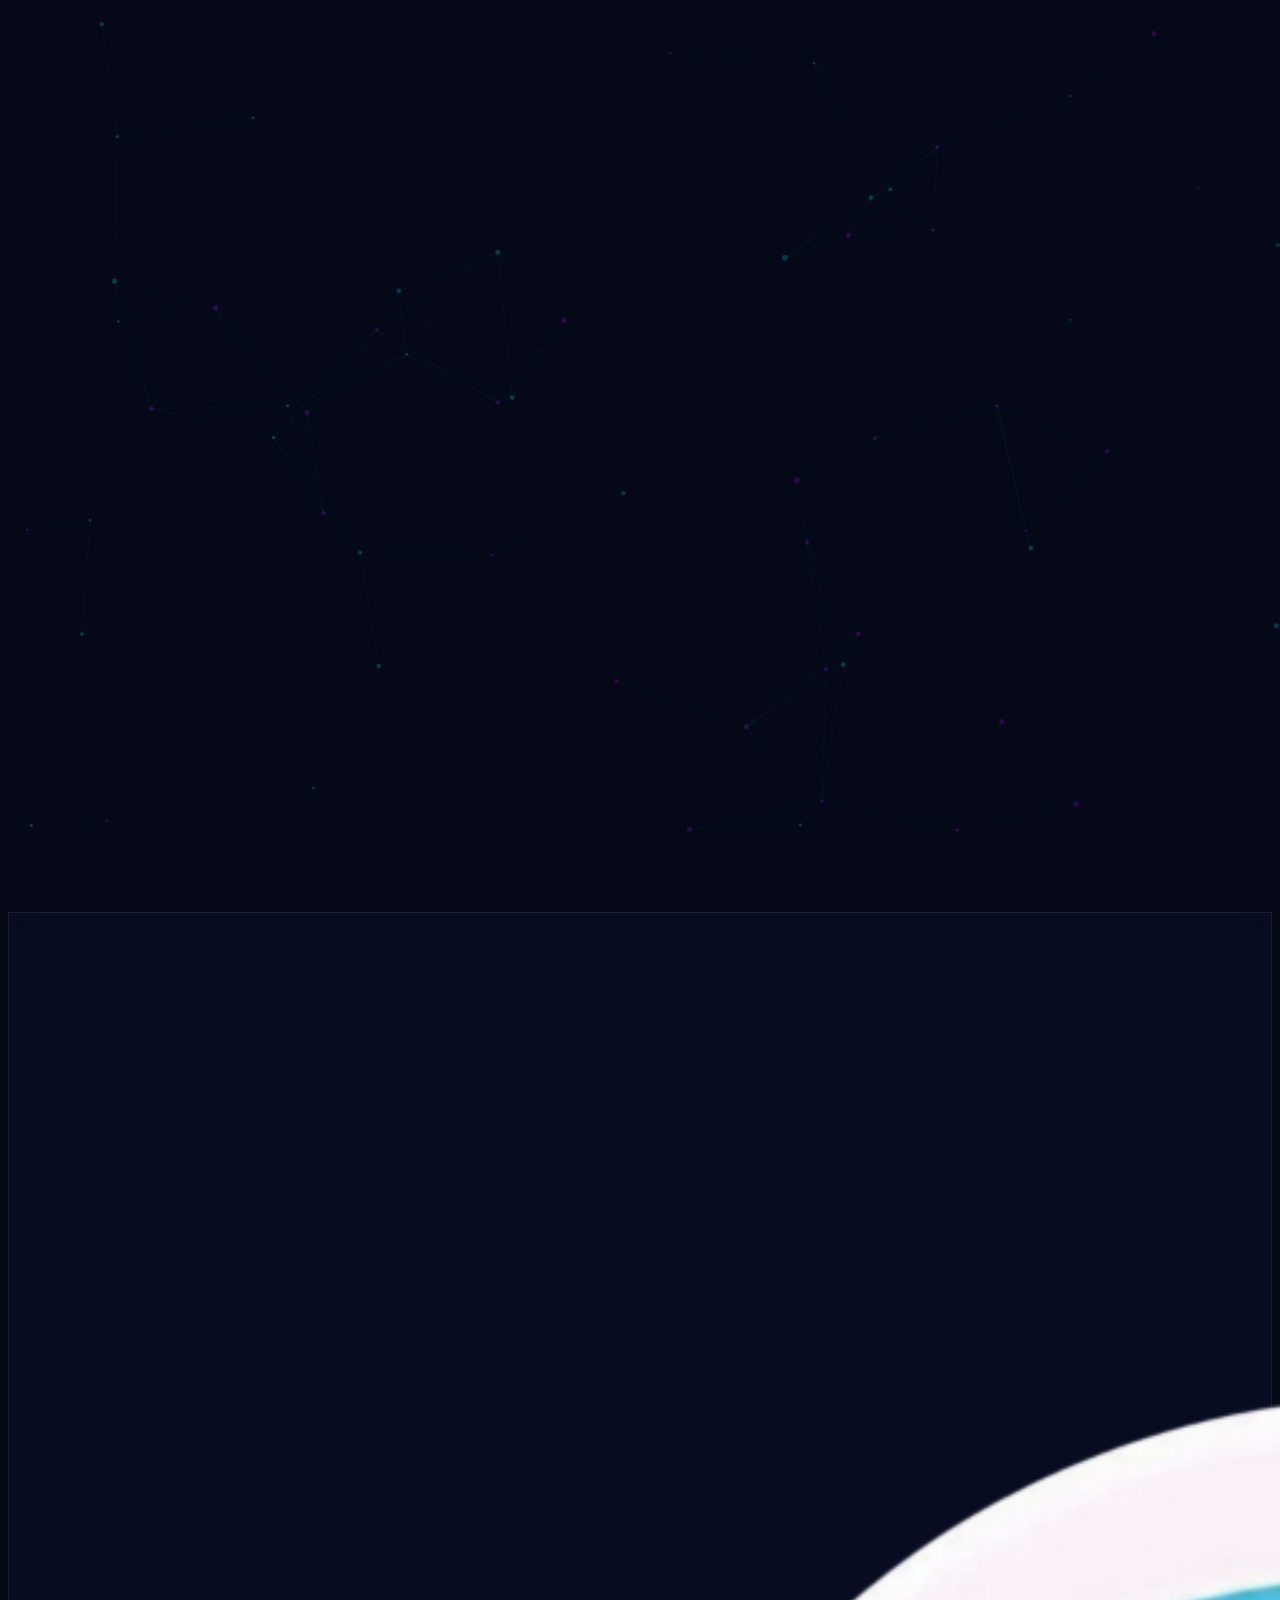
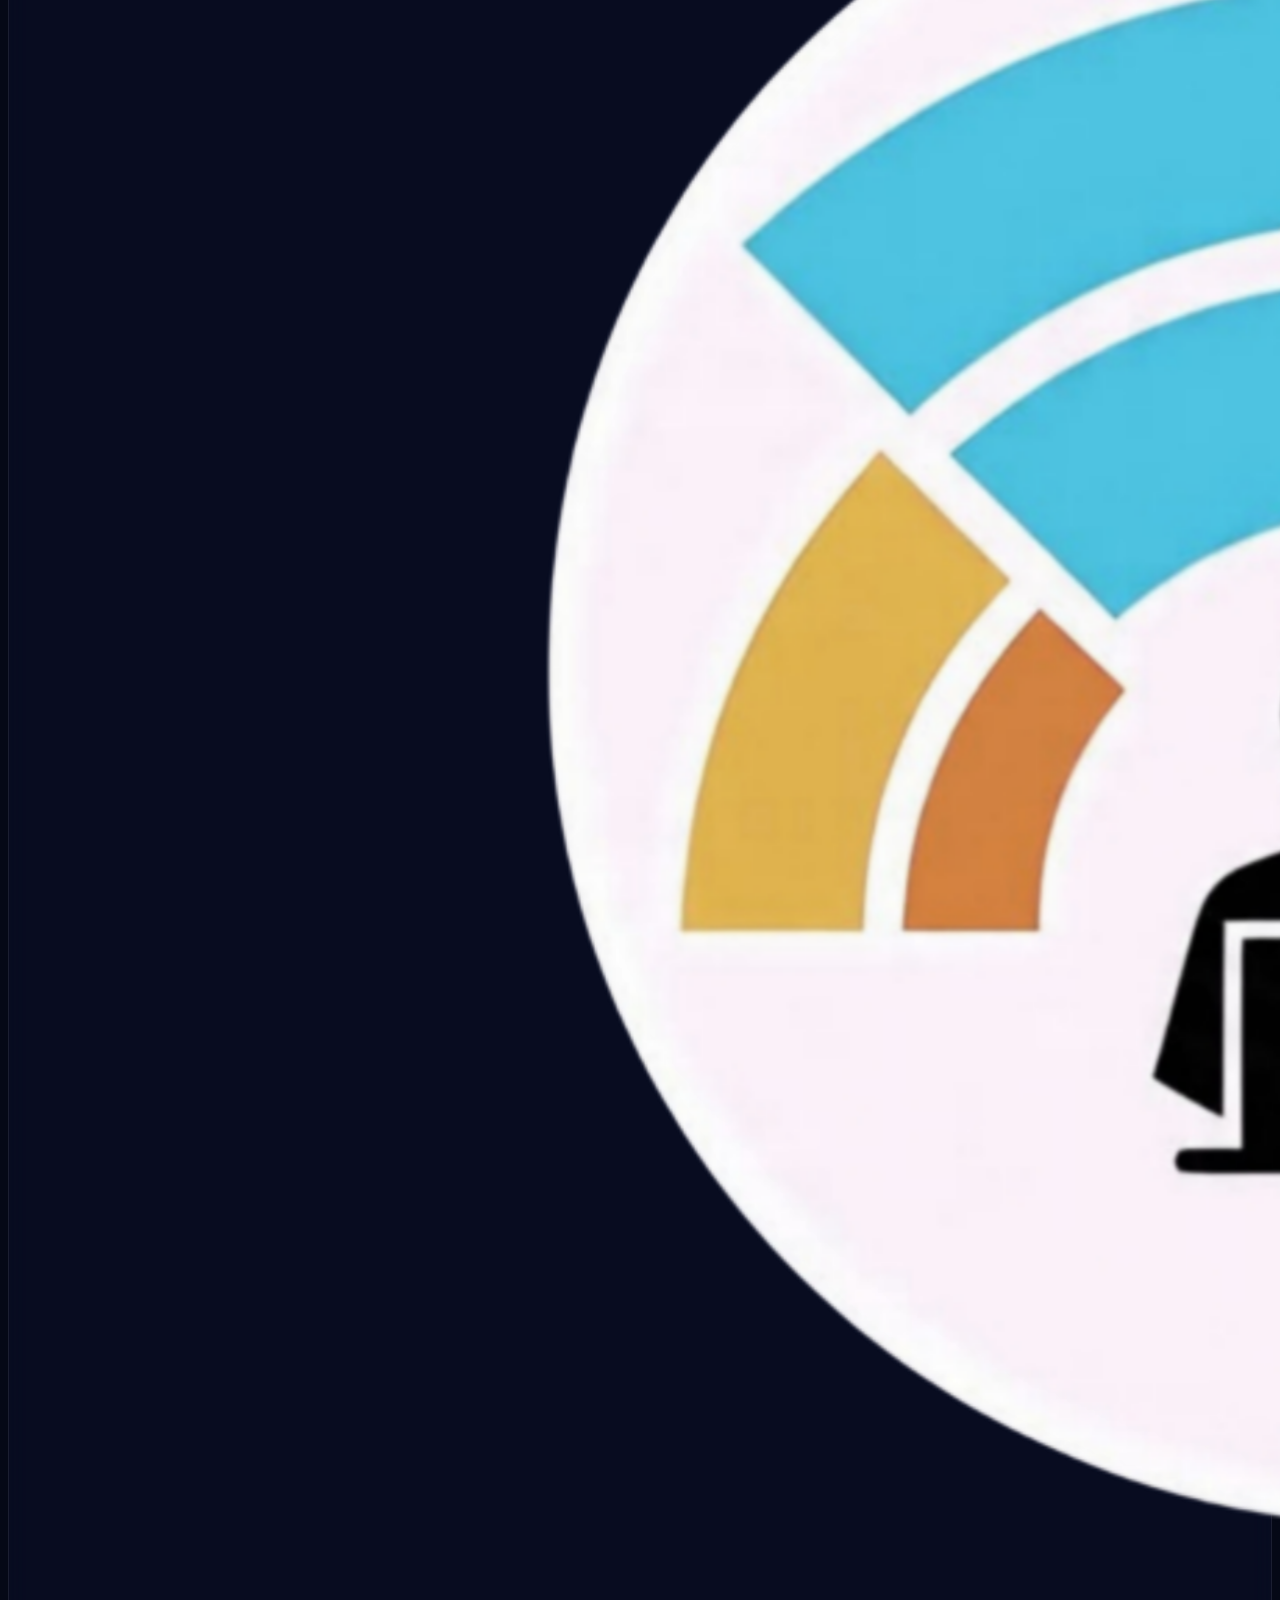
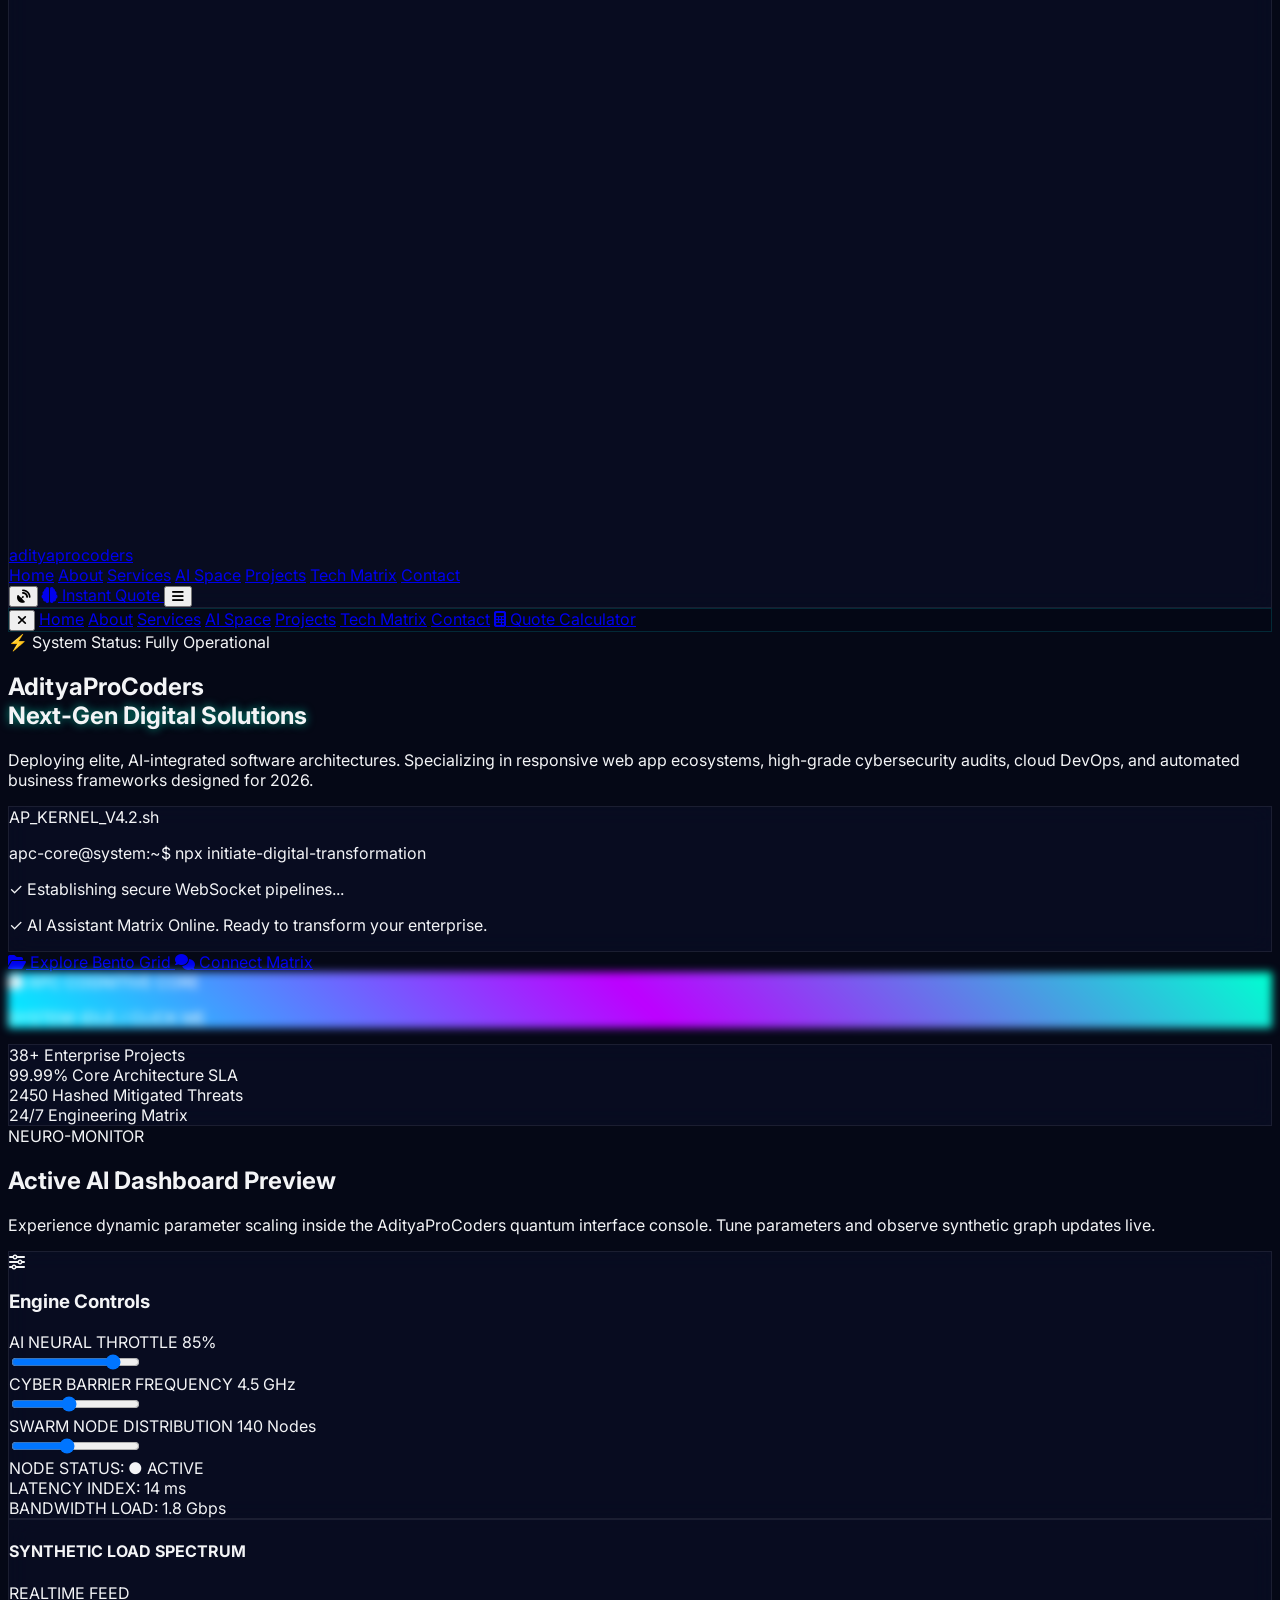
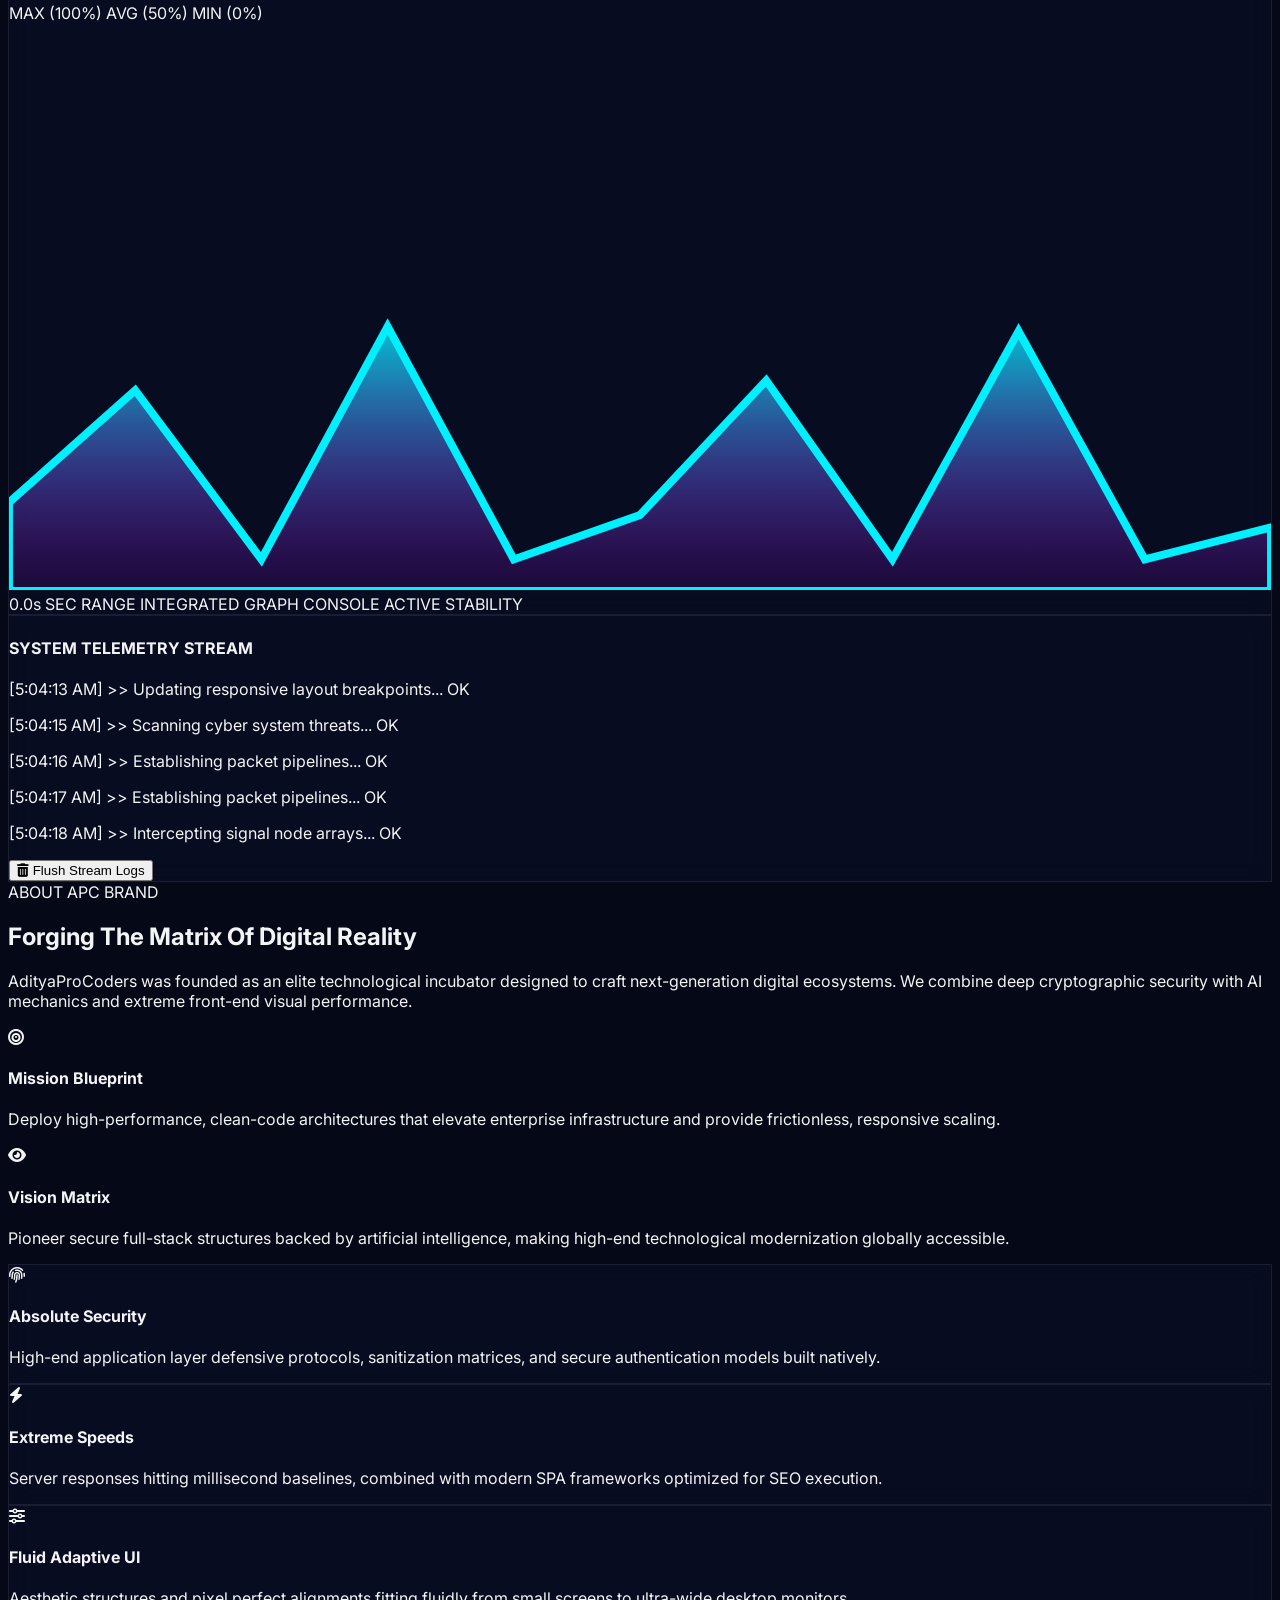
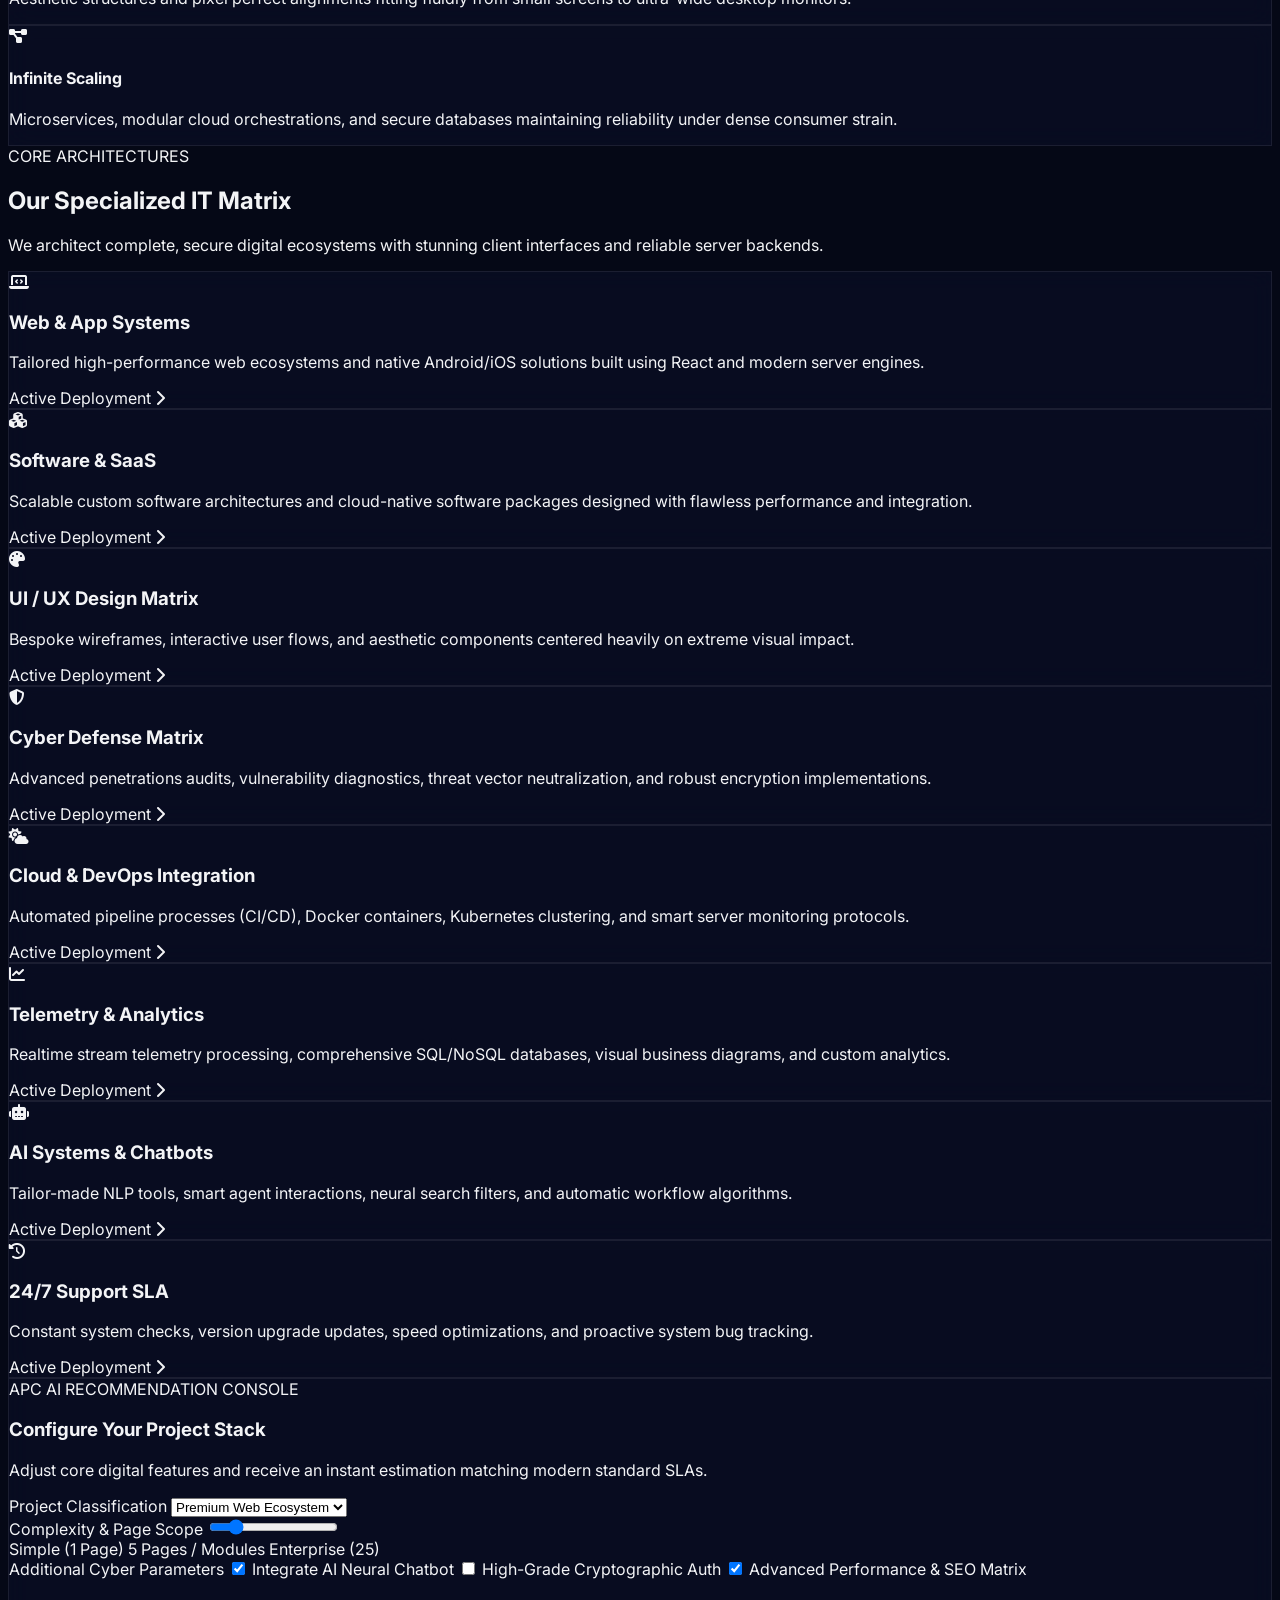
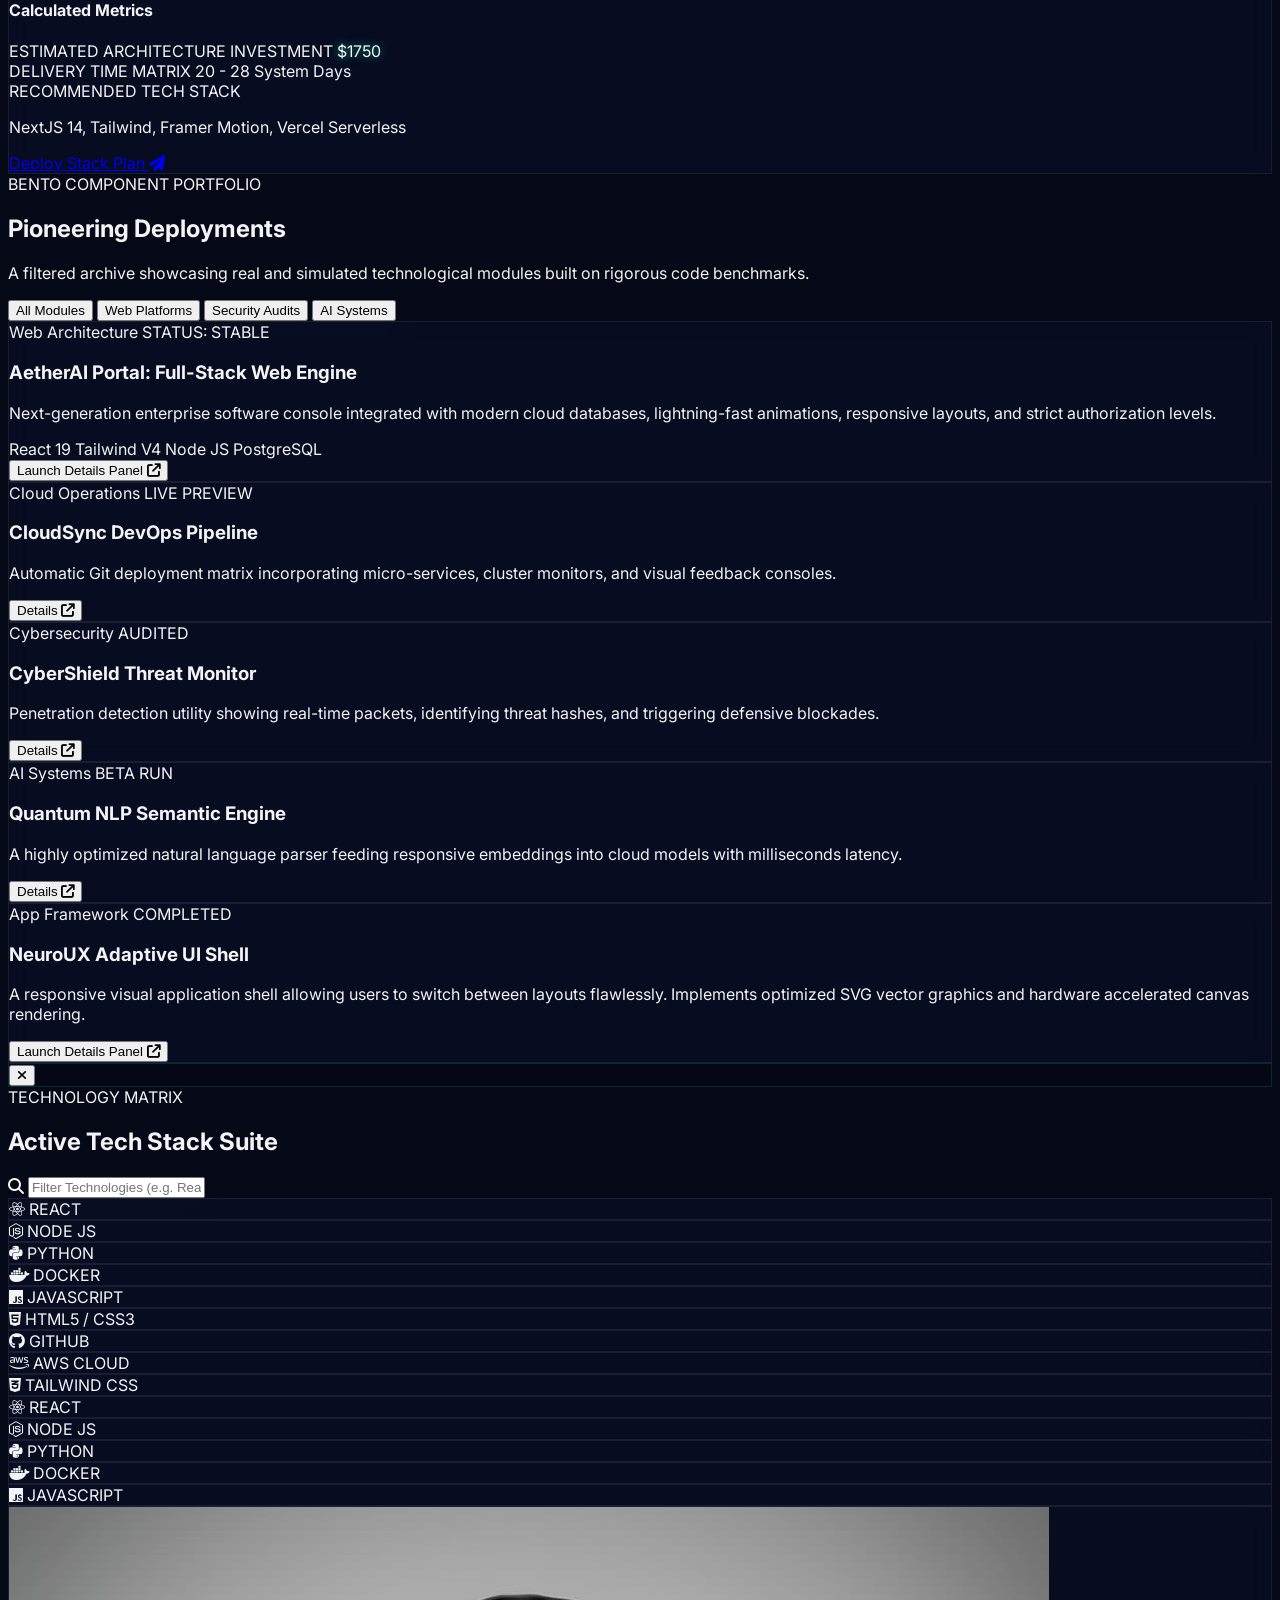
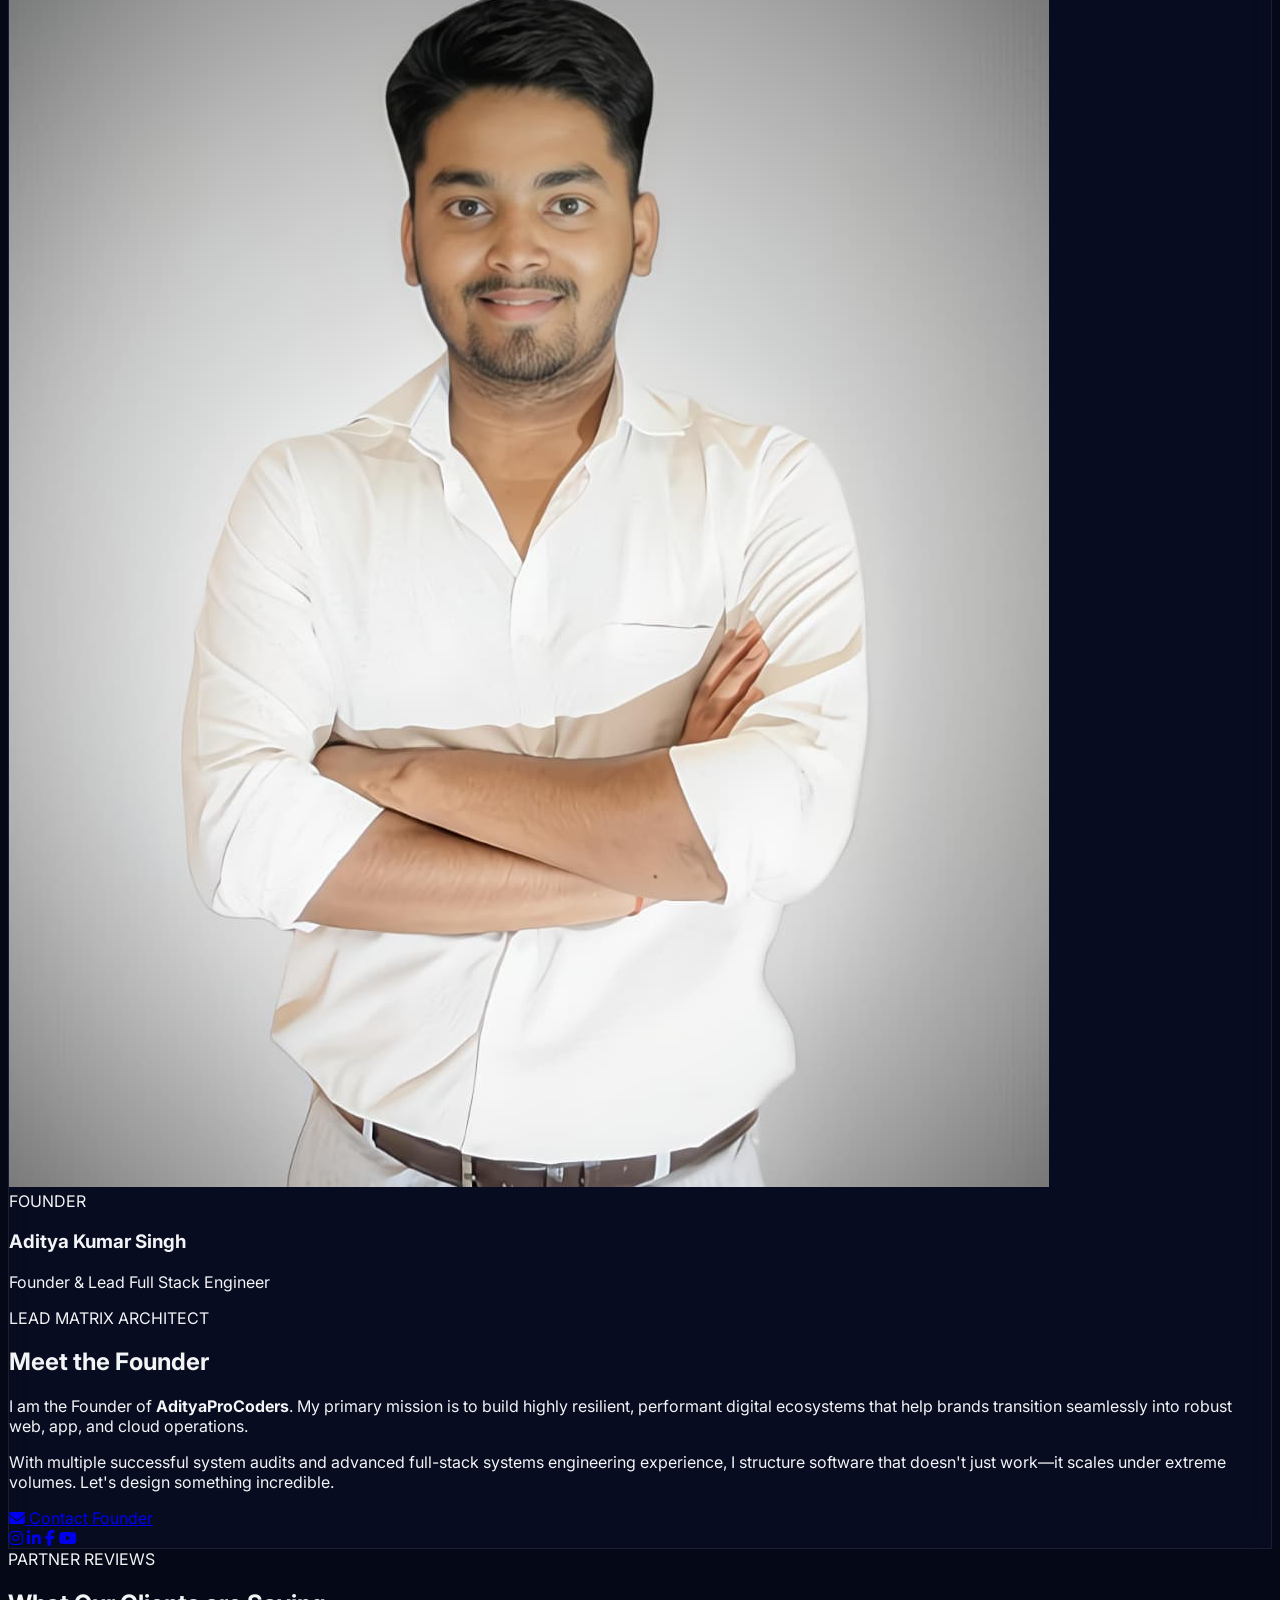
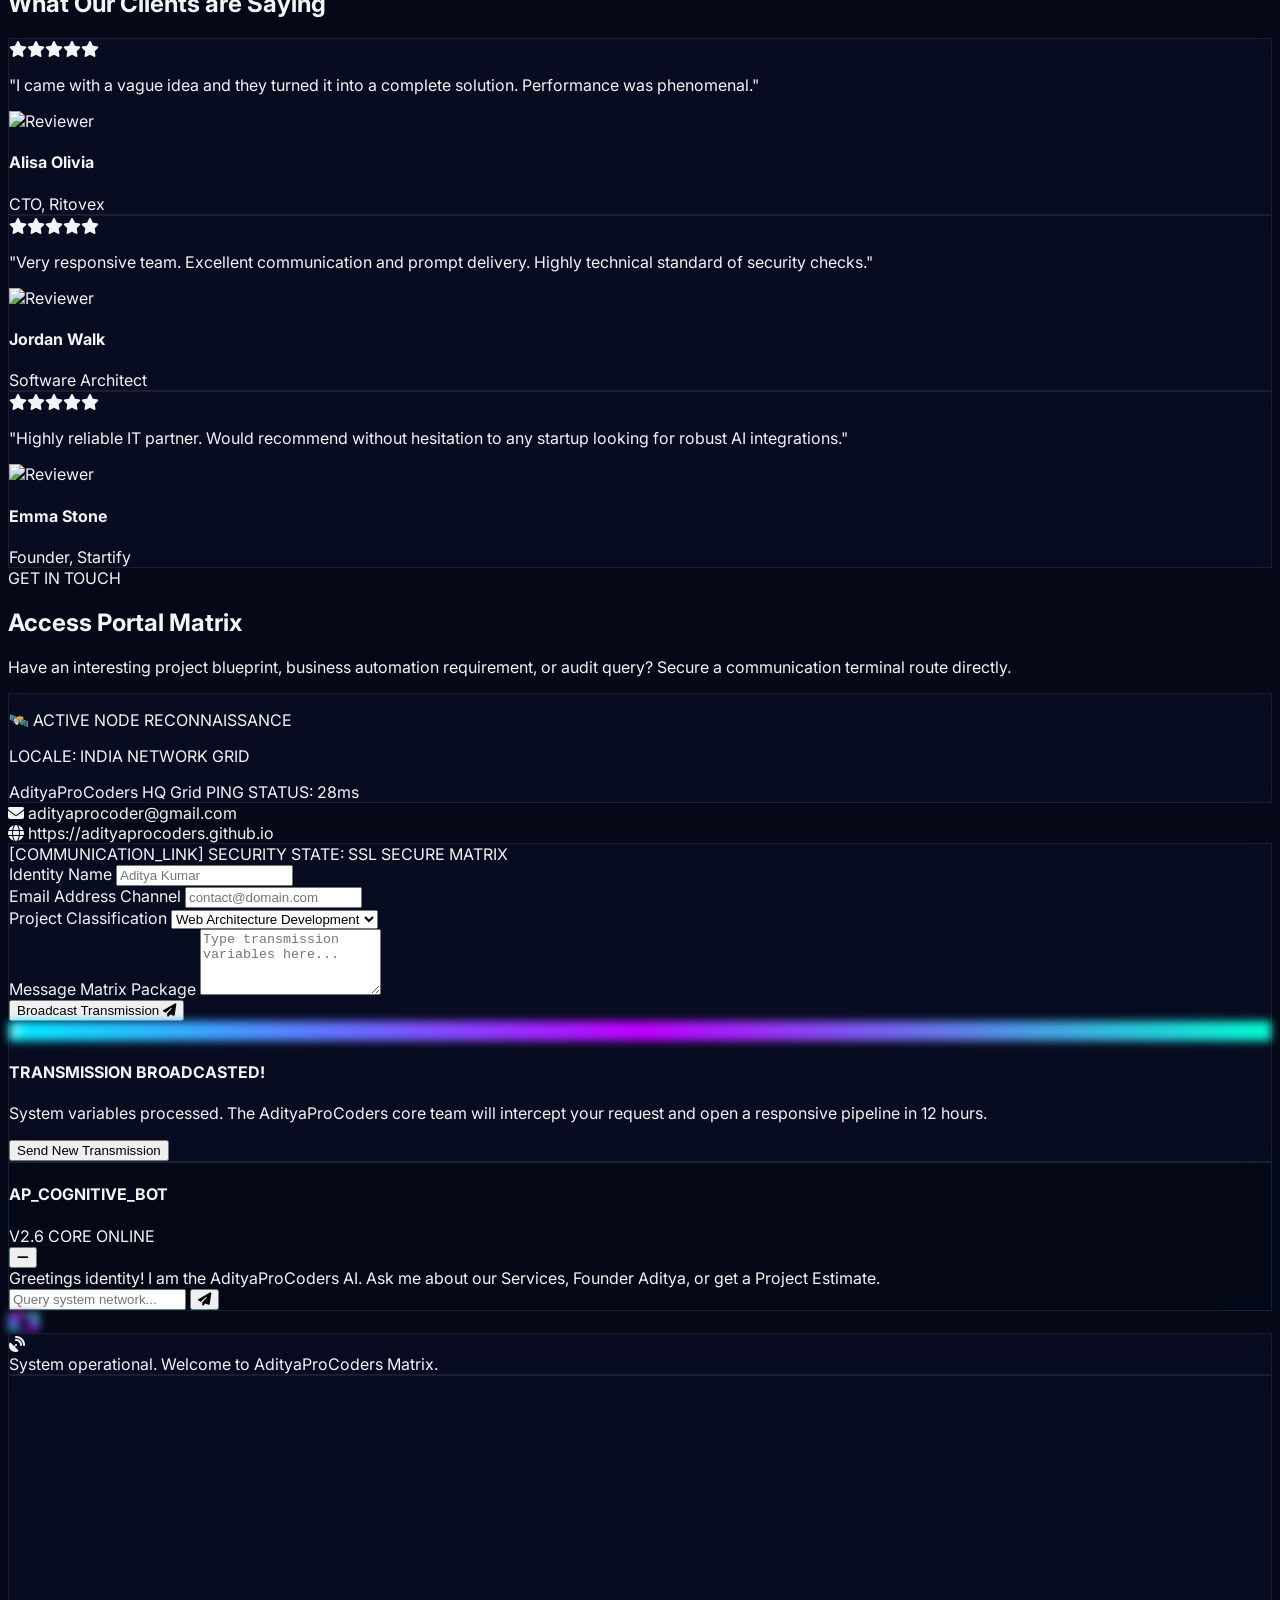
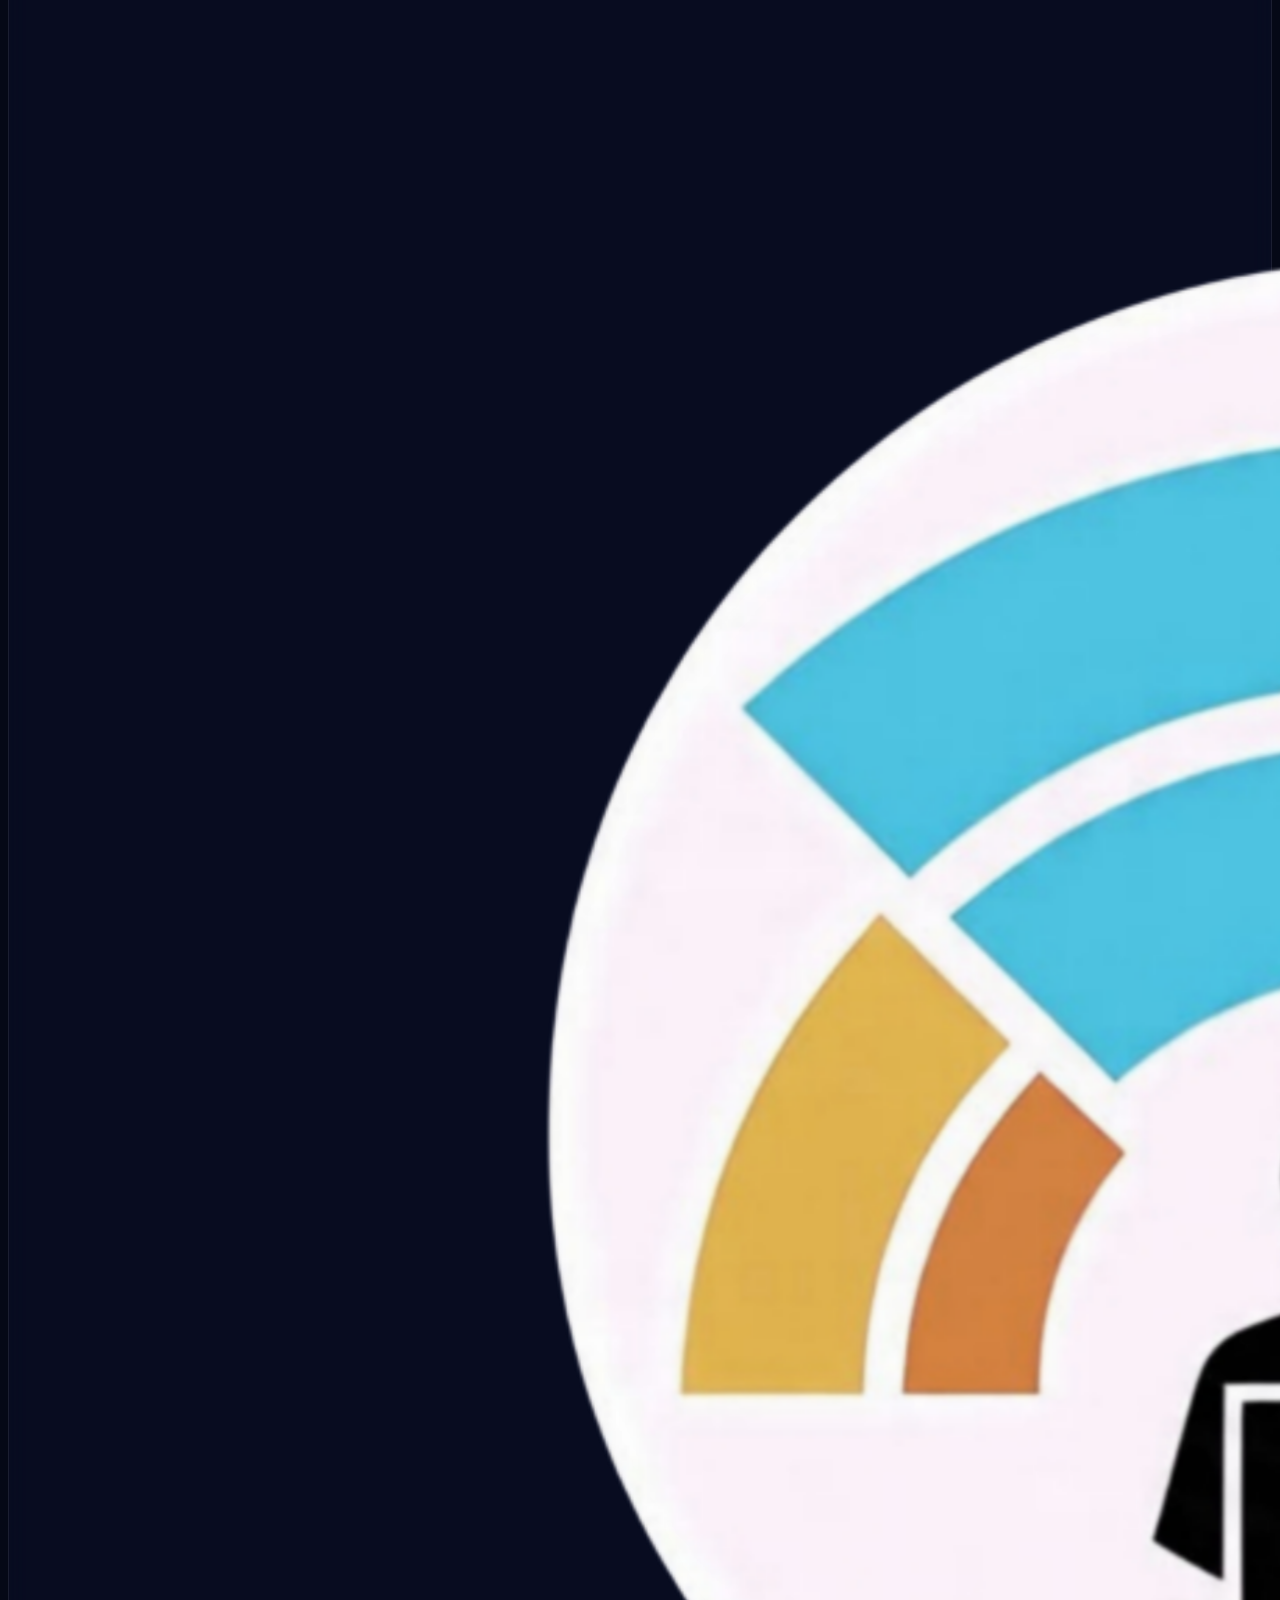
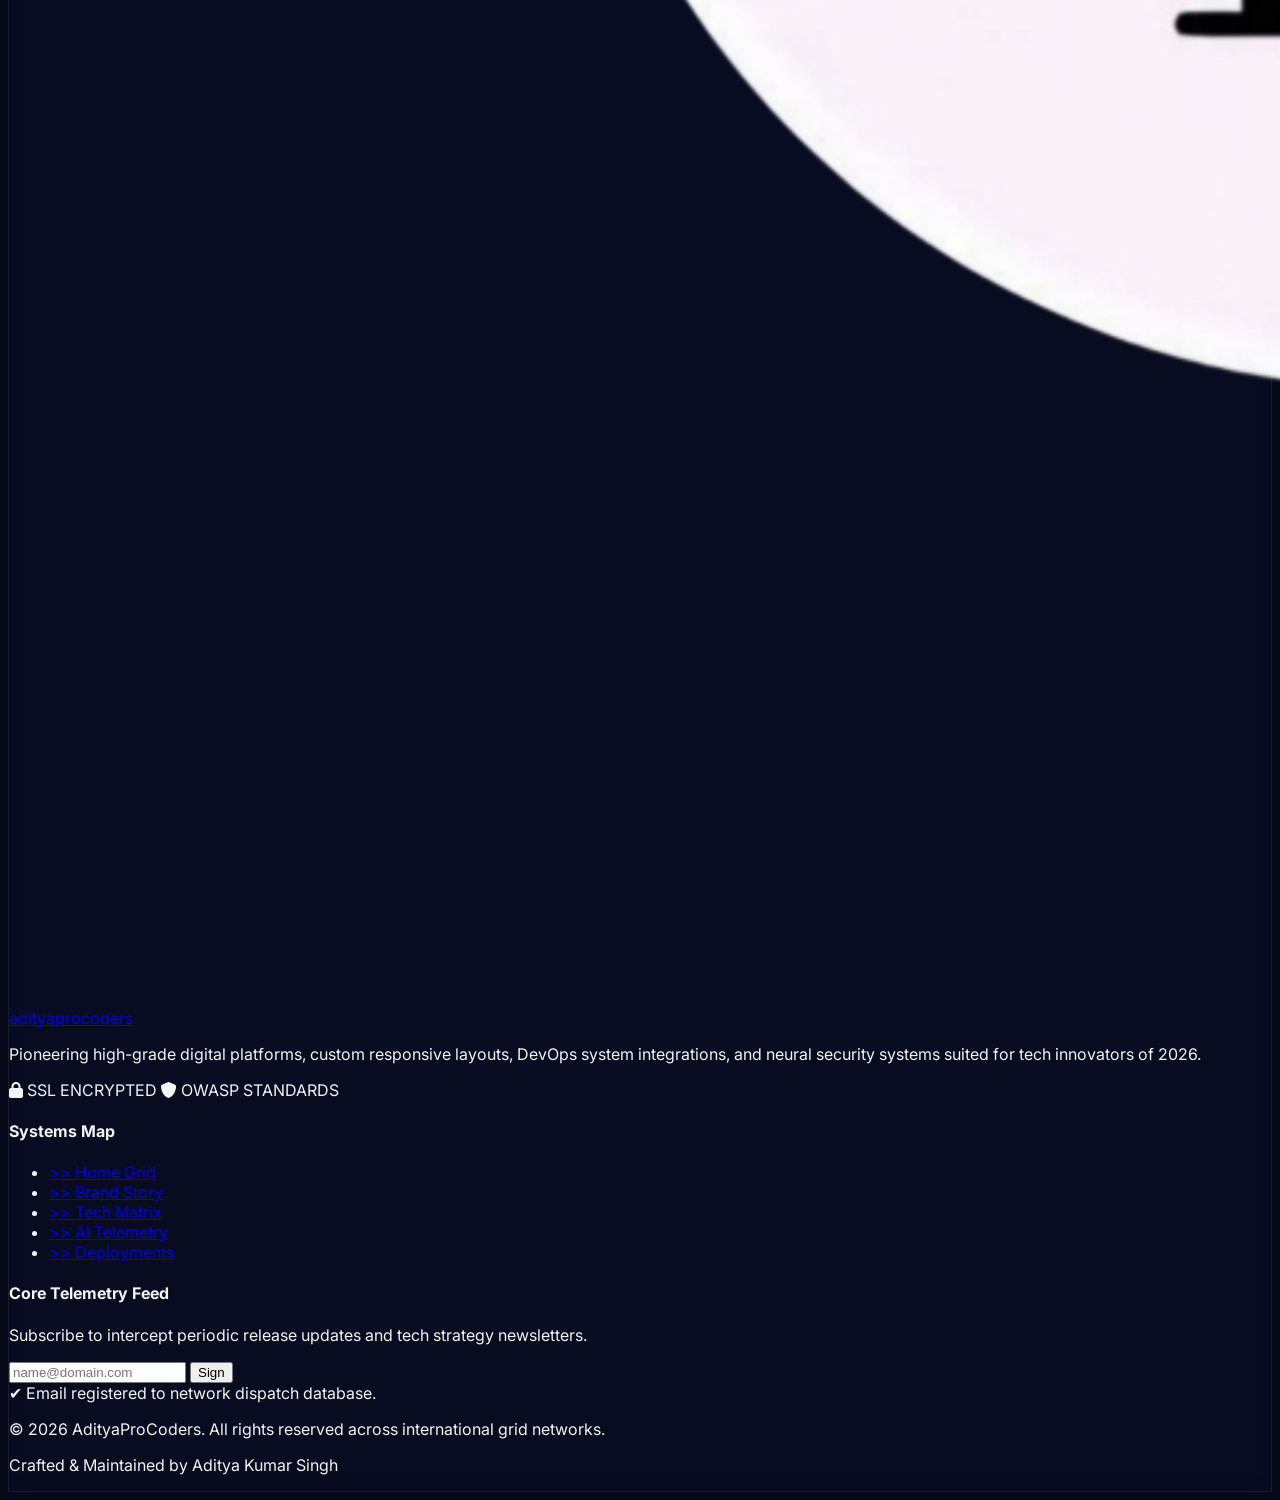
==== commit 4ebd8318: "Update index.html" ====
--- a/index.html
+++ b/index.html
@@ -3,24 +3,23 @@
 <head>
     <meta charset="UTF-8">
     <meta name="viewport" content="width=device-width, initial-scale=1.0">
-  <title>
-AdityaProCoders | IT Company, Web Development & Cybersecurity Solutions
-</title>
-<meta name="google-site-verification" content="PIWUCt6XJBrwV0Cf-kDKjrvgXe-ia3nQhls1c6p_Lsc" />
-<meta property="og:image"
-content="https://adityaprocoders.github.io/pic/adityaprocoders.png">
-    
-    <meta name="description"
-content="AdityaProCoders is a modern IT company providing web development, app development, cybersecurity, UI/UX and cloud solutions.">
-
-<meta name="keywords"
-content="adityaprocoders, AdityaProCoders, Aditya Kumar Singh, web developer, programmer, AdityaProCoders IT company, web development company, app development company, cybersecurity company, software company India">
-<meta name="author" content="AdityaProCoders">
-  <meta name="robots"
-content="index, follow">
-    <link rel="icon" type="image/png" href="pic/adityaprocoders.png">
+  <title>AdityaProCoders | IT Company, Web Development & Cybersecurity Solutions</title>
+    <meta name="google-site-verification" content="PIWUCt6XJBrwV0Cf-kDKjrvgXe-ia3nQhls1c6p_Lsc" />
+    <meta property="og:image" content="https://adityaprocoders.github.io/pic/adityaprocoders.png">
+    <meta name="description" content="AdityaProCoders is an elite futuristic IT brand providing next-generation web applications, cyber solutions, cloud engineering, and custom AI systems.">
+    <meta name="keywords" content="adityaprocoders, AdityaProCoders, Aditya Kumar Singh, web developer, programmer, AdityaProCoders IT company, web development company, app development company, cybersecurity company, software company India">
+    <meta name="author" content="AdityaProCoders">
+    <meta name="robots" content="index, follow">
+    <link rel="icon" type="image/png" href="https://adityaprocoders.github.io/pic/adityaprocoders.png">
     <link rel="stylesheet" href="style.css">
-    <link rel="stylesheet" href="https://cdnjs.cloudflare.com/ajax/libs/font-awesome/6.0.0/css/all.min.css">
+    <!-- Tailwind CSS CDN -->
+    <script src="https://cdn.tailwindcss.com"></script>
+    <!-- Google Fonts: Space Grotesk & Inter -->
+    <link rel="preconnect" href="https://fonts.googleapis.com">
+    <link rel="preconnect" href="https://fonts.gstatic.com" crossorigin>
+    <link href="https://fonts.googleapis.com/css2?family=Space+Grotesk:wght@300;400;500;600;700&family=Inter:wght@300;400;500;600;700&display=swap" rel="stylesheet">
+    <!-- FontAwesome Icons -->
+    <link rel="stylesheet" href="https://cdnjs.cloudflare.com/ajax/libs/font-awesome/6.4.0/css/all.min.css">
 
 <script type="application/ld+json">
 {
@@ -35,6 +34,41 @@
   ]
 }
 </script>
+
+    <script>
+        tailwind.config = {
+            darkMode: 'class',
+            theme: {
+                extend: {
+                    fontFamily: {
+                        sans: ['Inter', 'sans-serif'],
+                        cyber: ['Space Grotesk', 'sans-serif']
+                    },
+                    colors: {
+                        cyberdark: {
+                            bg: '#050816',
+                            card: 'rgba(11, 16, 40, 0.6)',
+                            border: 'rgba(59, 130, 246, 0.2)',
+                            text: '#f3f4f6'
+                        },
+                        neon: {
+                            blue: '#00f0ff',
+                            purple: '#bd00ff',
+                            cyan: '#00ffd1',
+                            green: '#39ff14'
+                        }
+                    },
+                    boxShadow: {
+                        'neon-blue': '0 0 20px rgba(0, 240, 255, 0.4)',
+                        'neon-purple': '0 0 20px rgba(189, 0, 255, 0.4)',
+                        'neon-cyan': '0 0 20px rgba(0, 255, 209, 0.4)',
+                        'neon-green': '0 0 20px rgba(57, 255, 20, 0.4)',
+                        'glass': '0 8px 32px 0 rgba(0, 0, 0, 0.37)'
+                    }
+                }
+            }
+        }
+    </script>
 
 </head>
 <body class="preload-active relative selection:bg-cyan-500 selection:text-black">
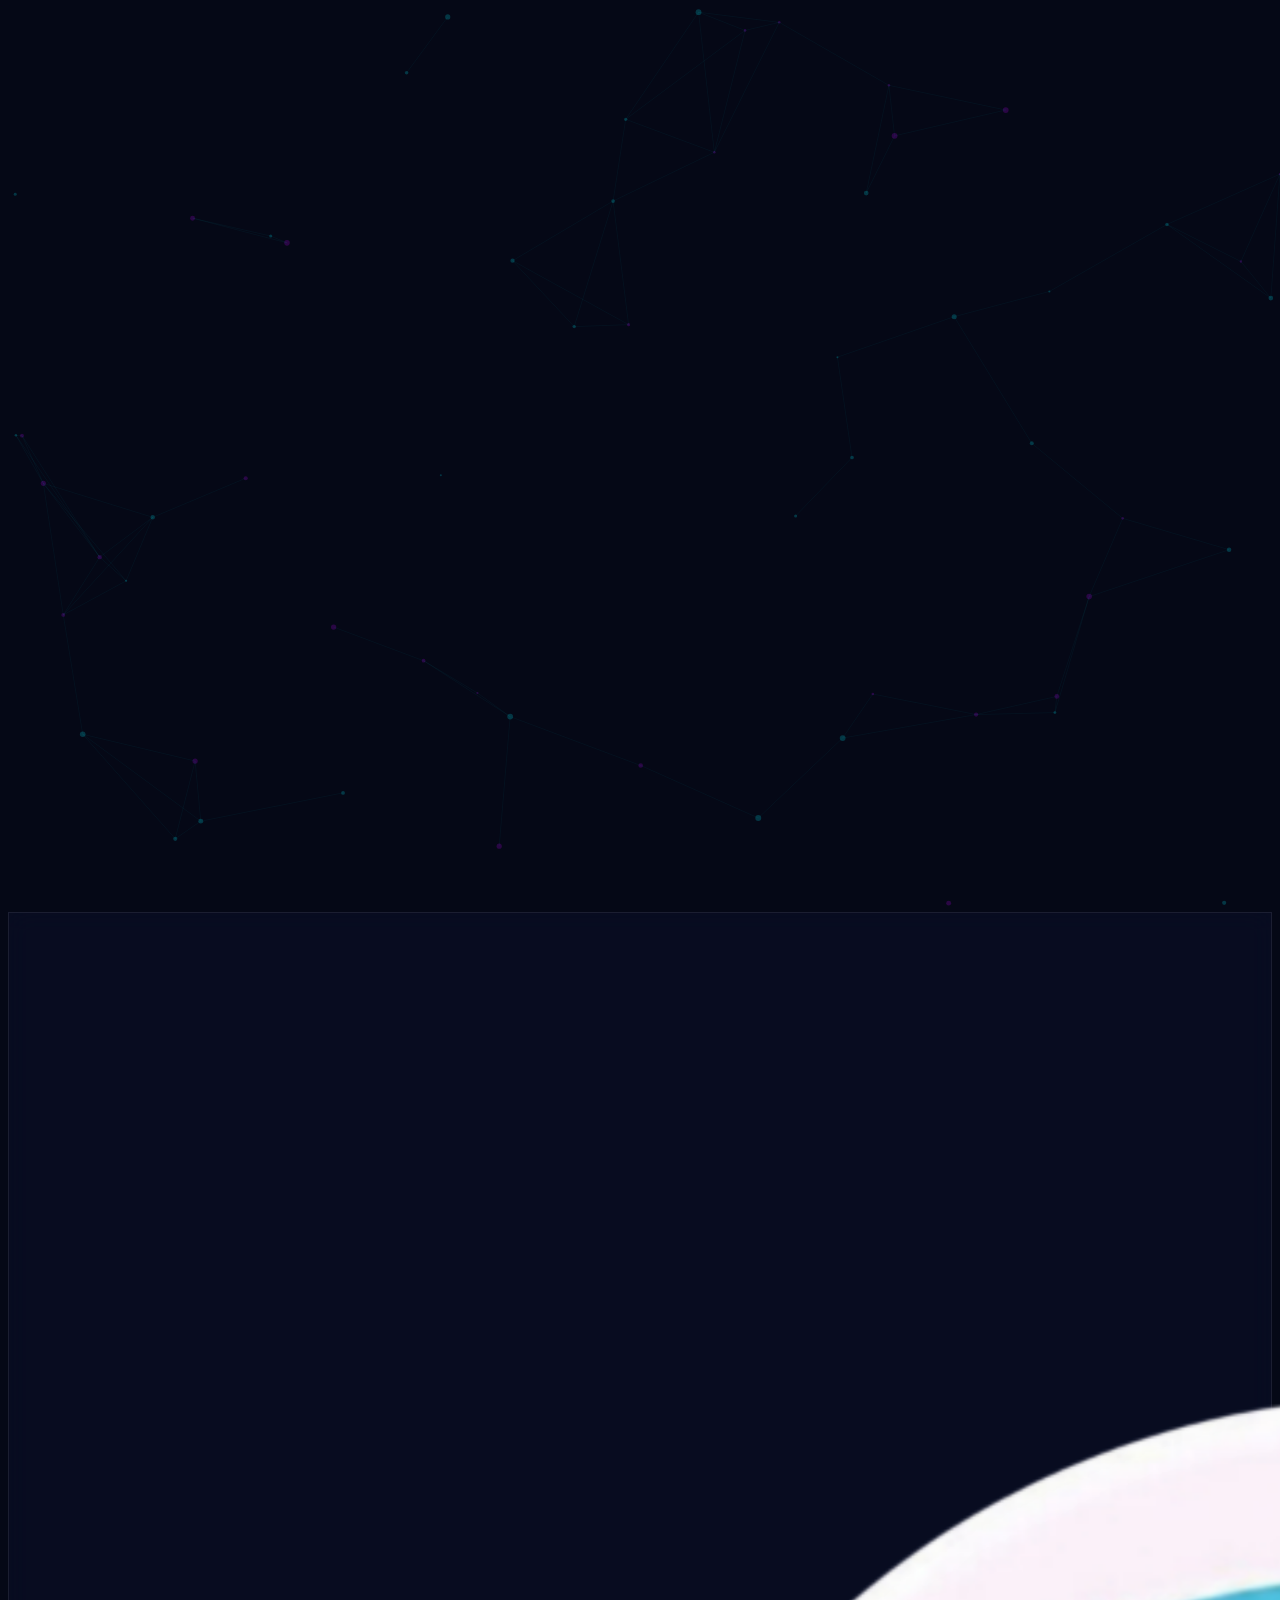
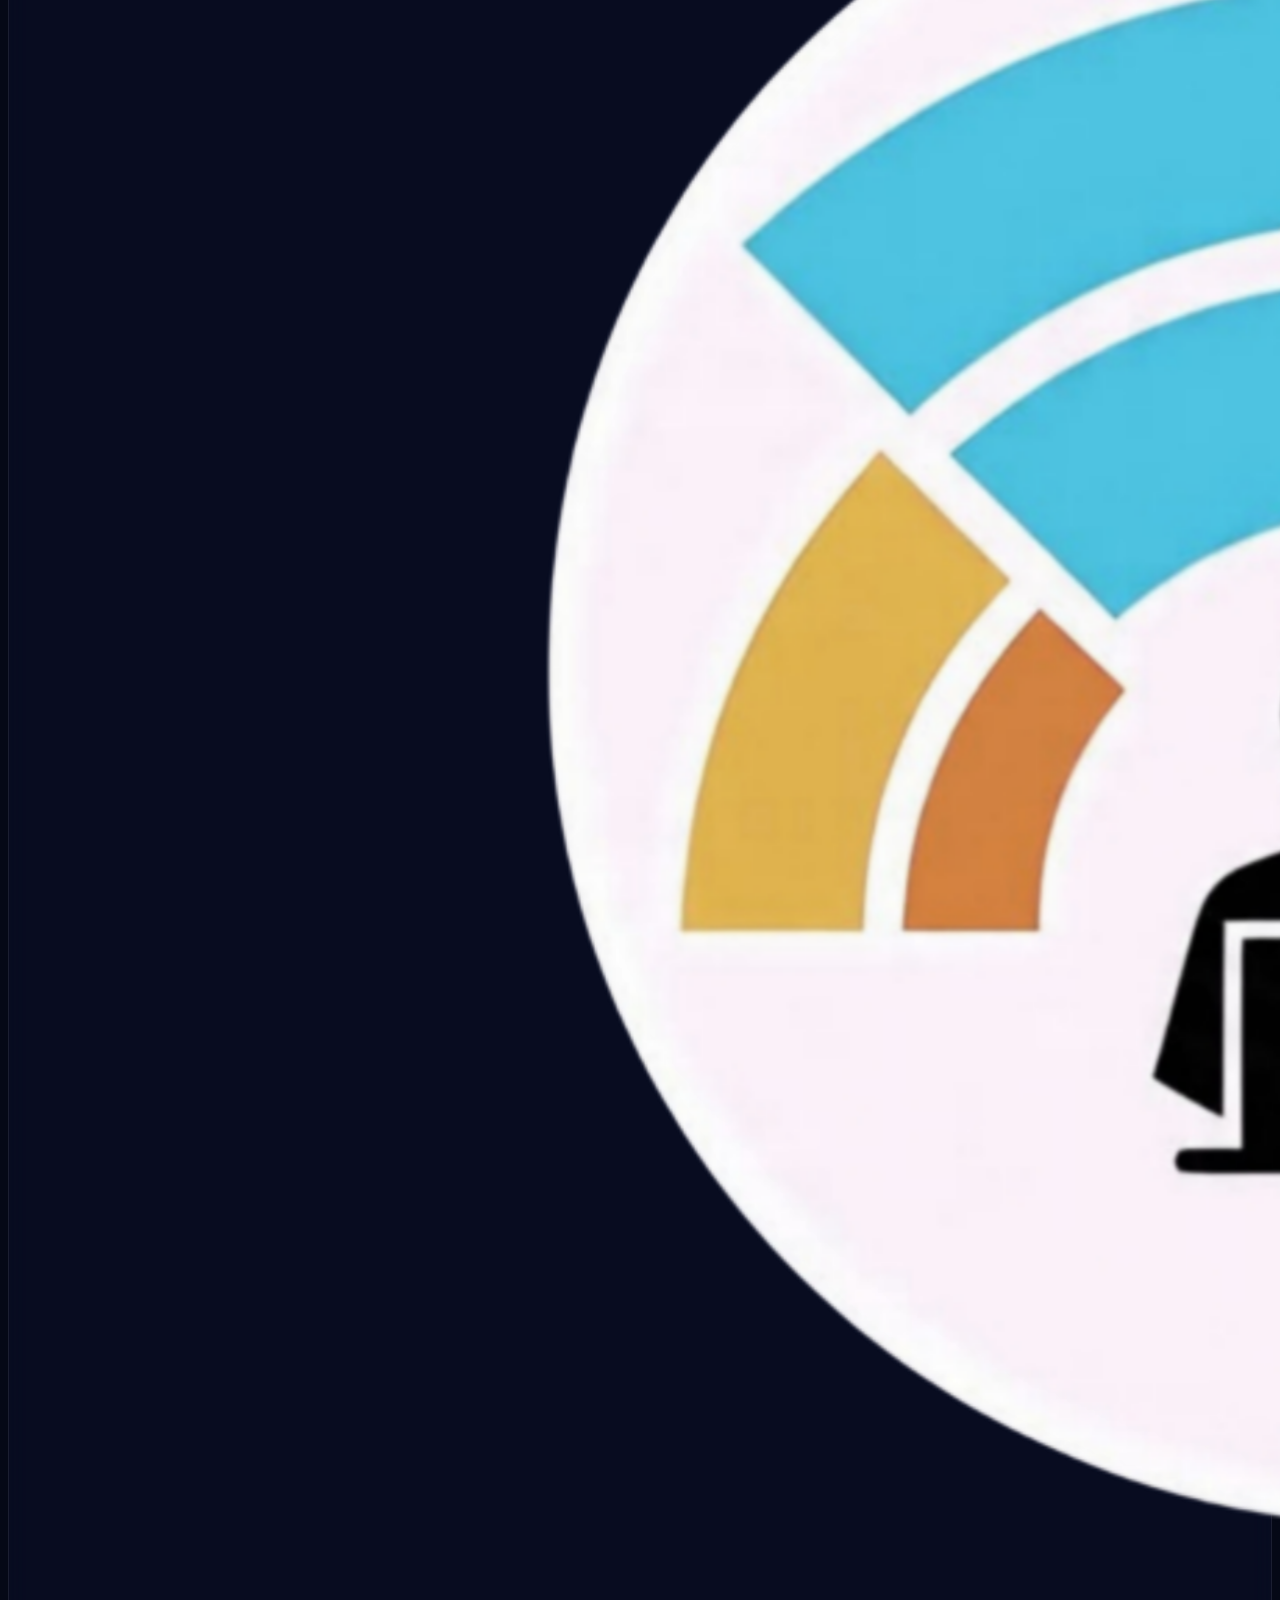
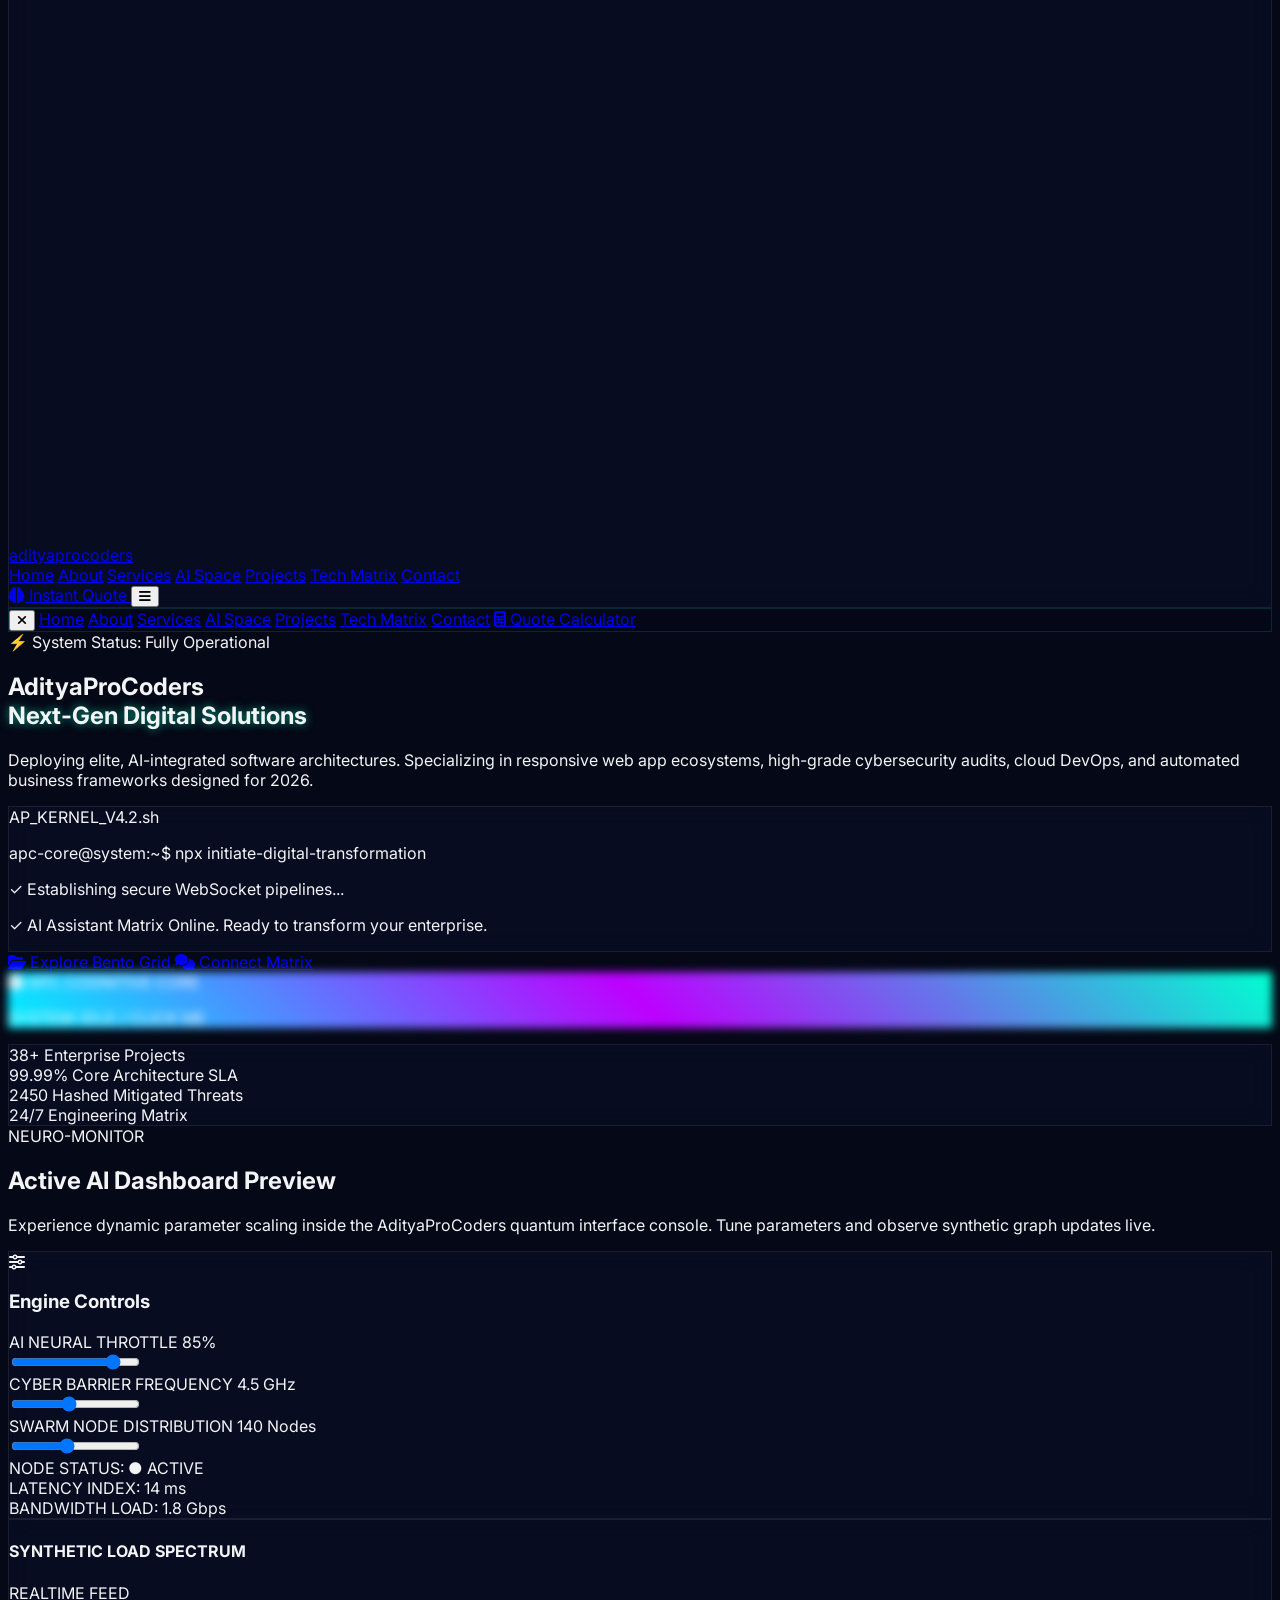
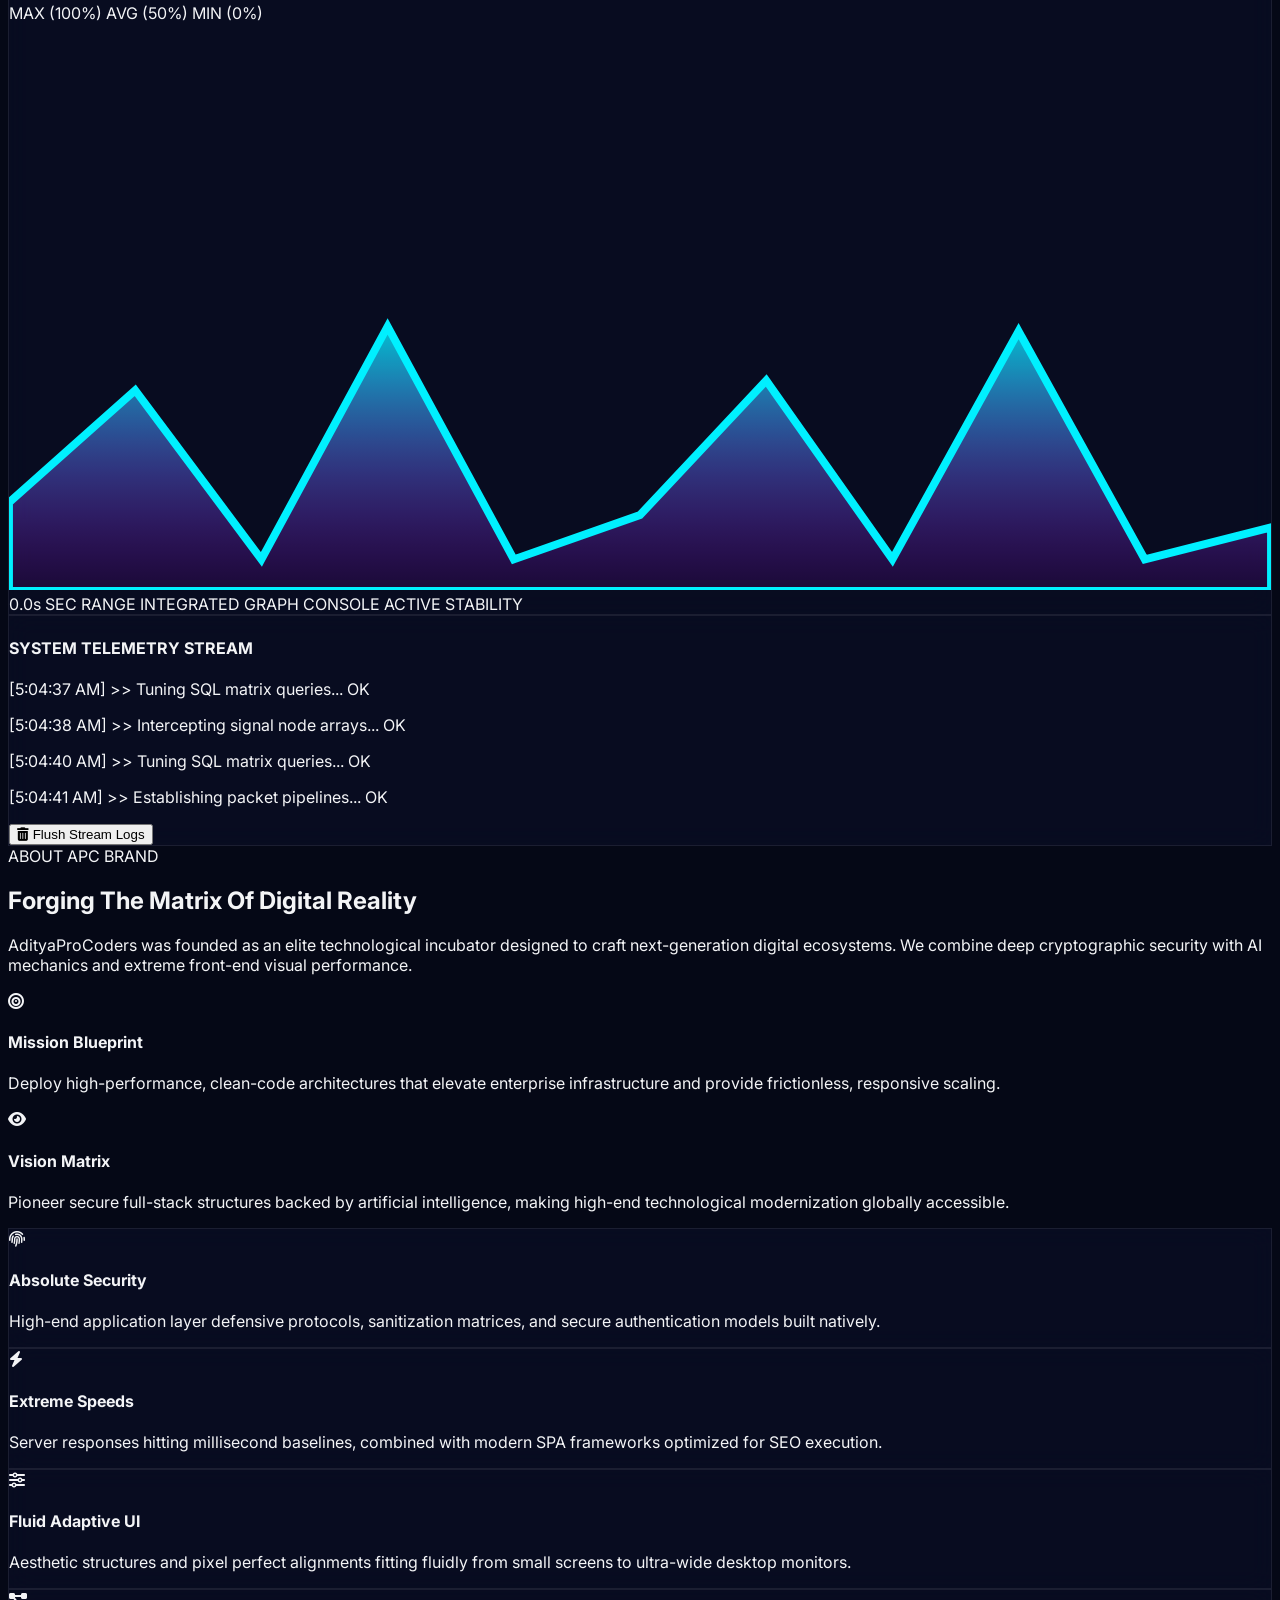
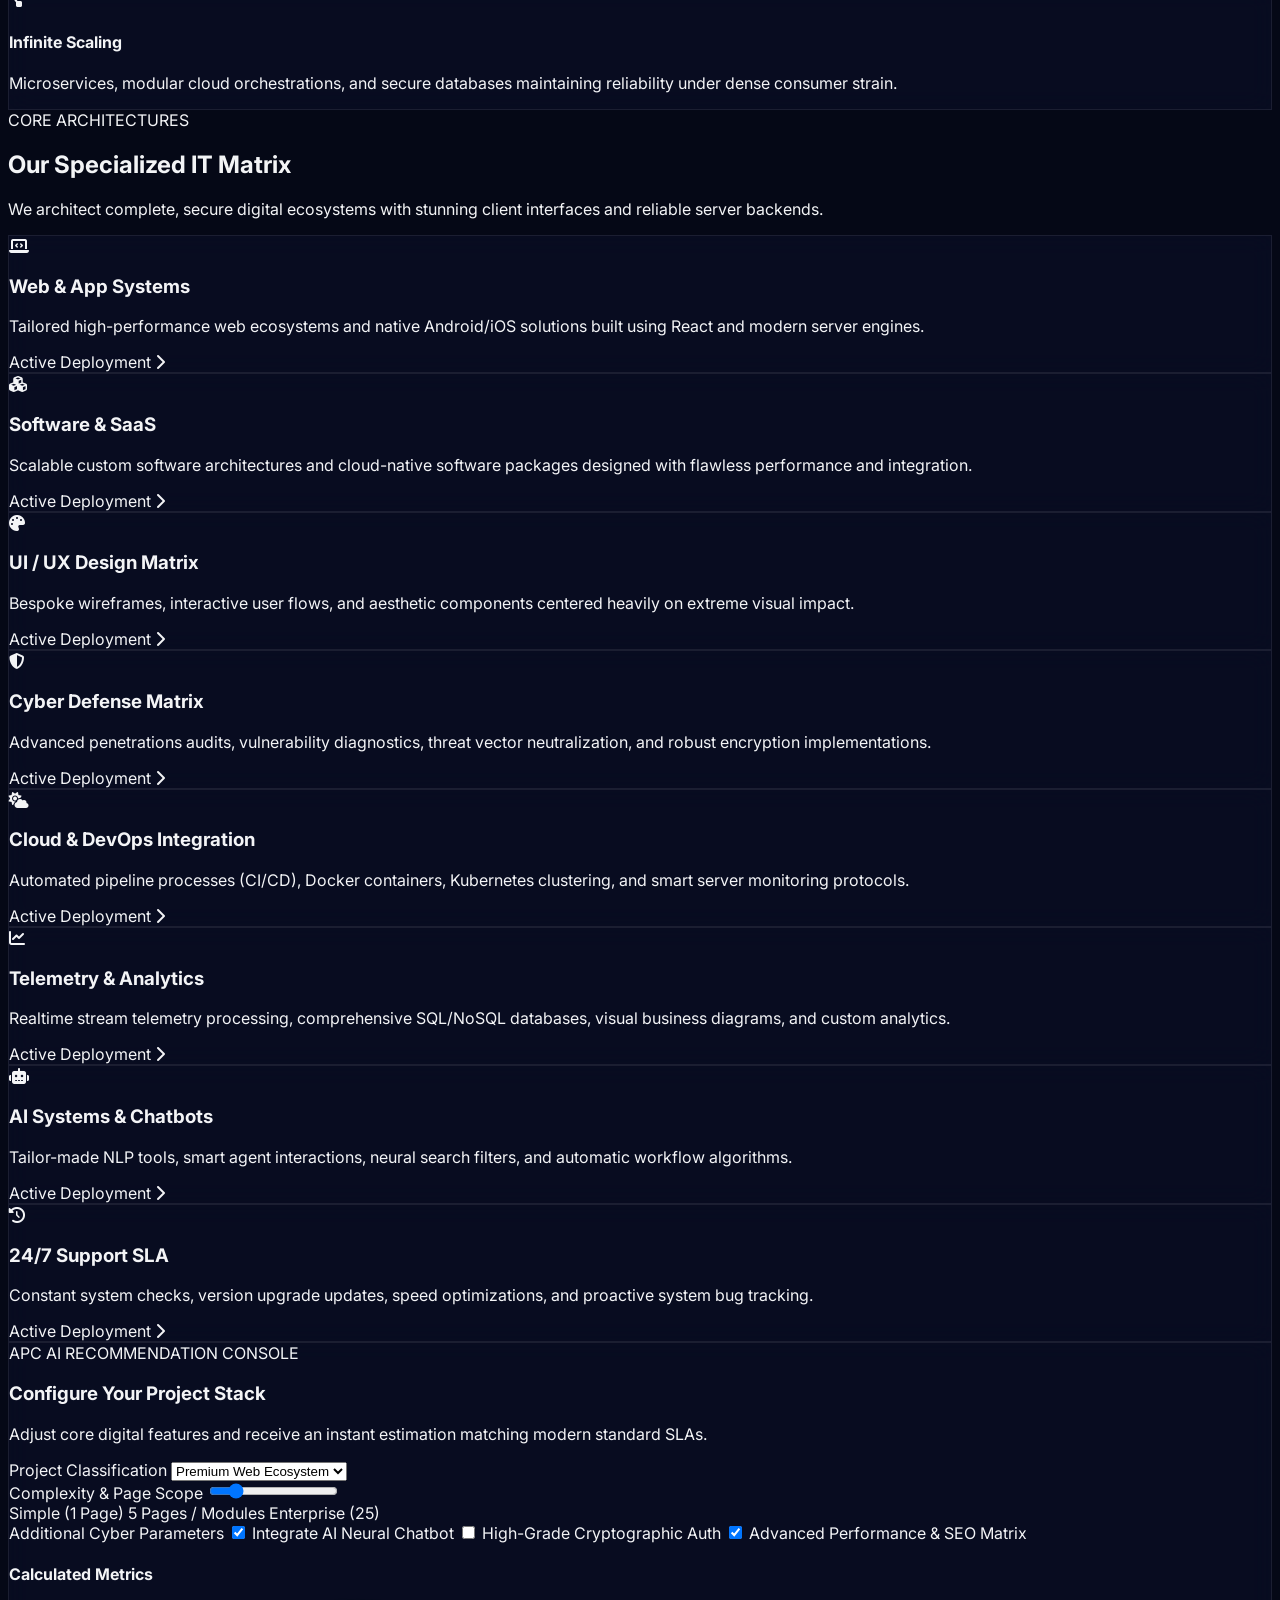
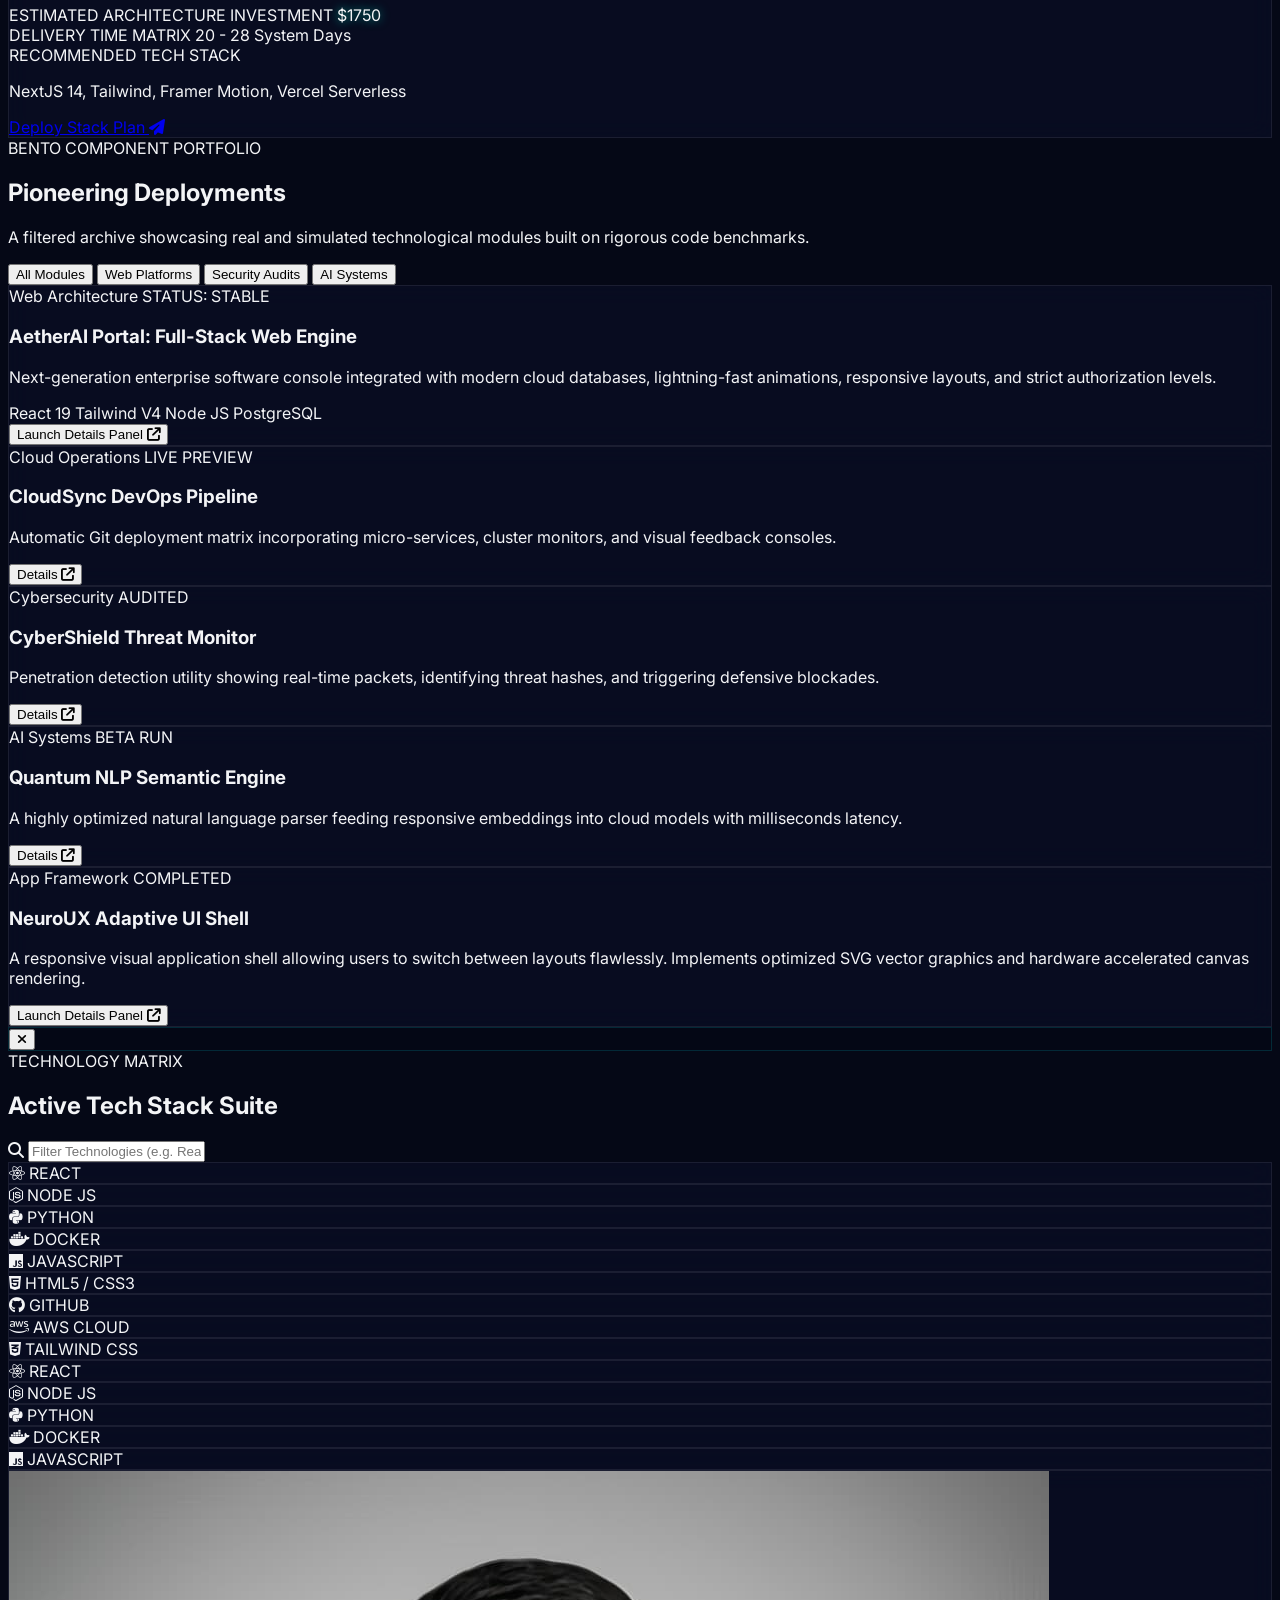
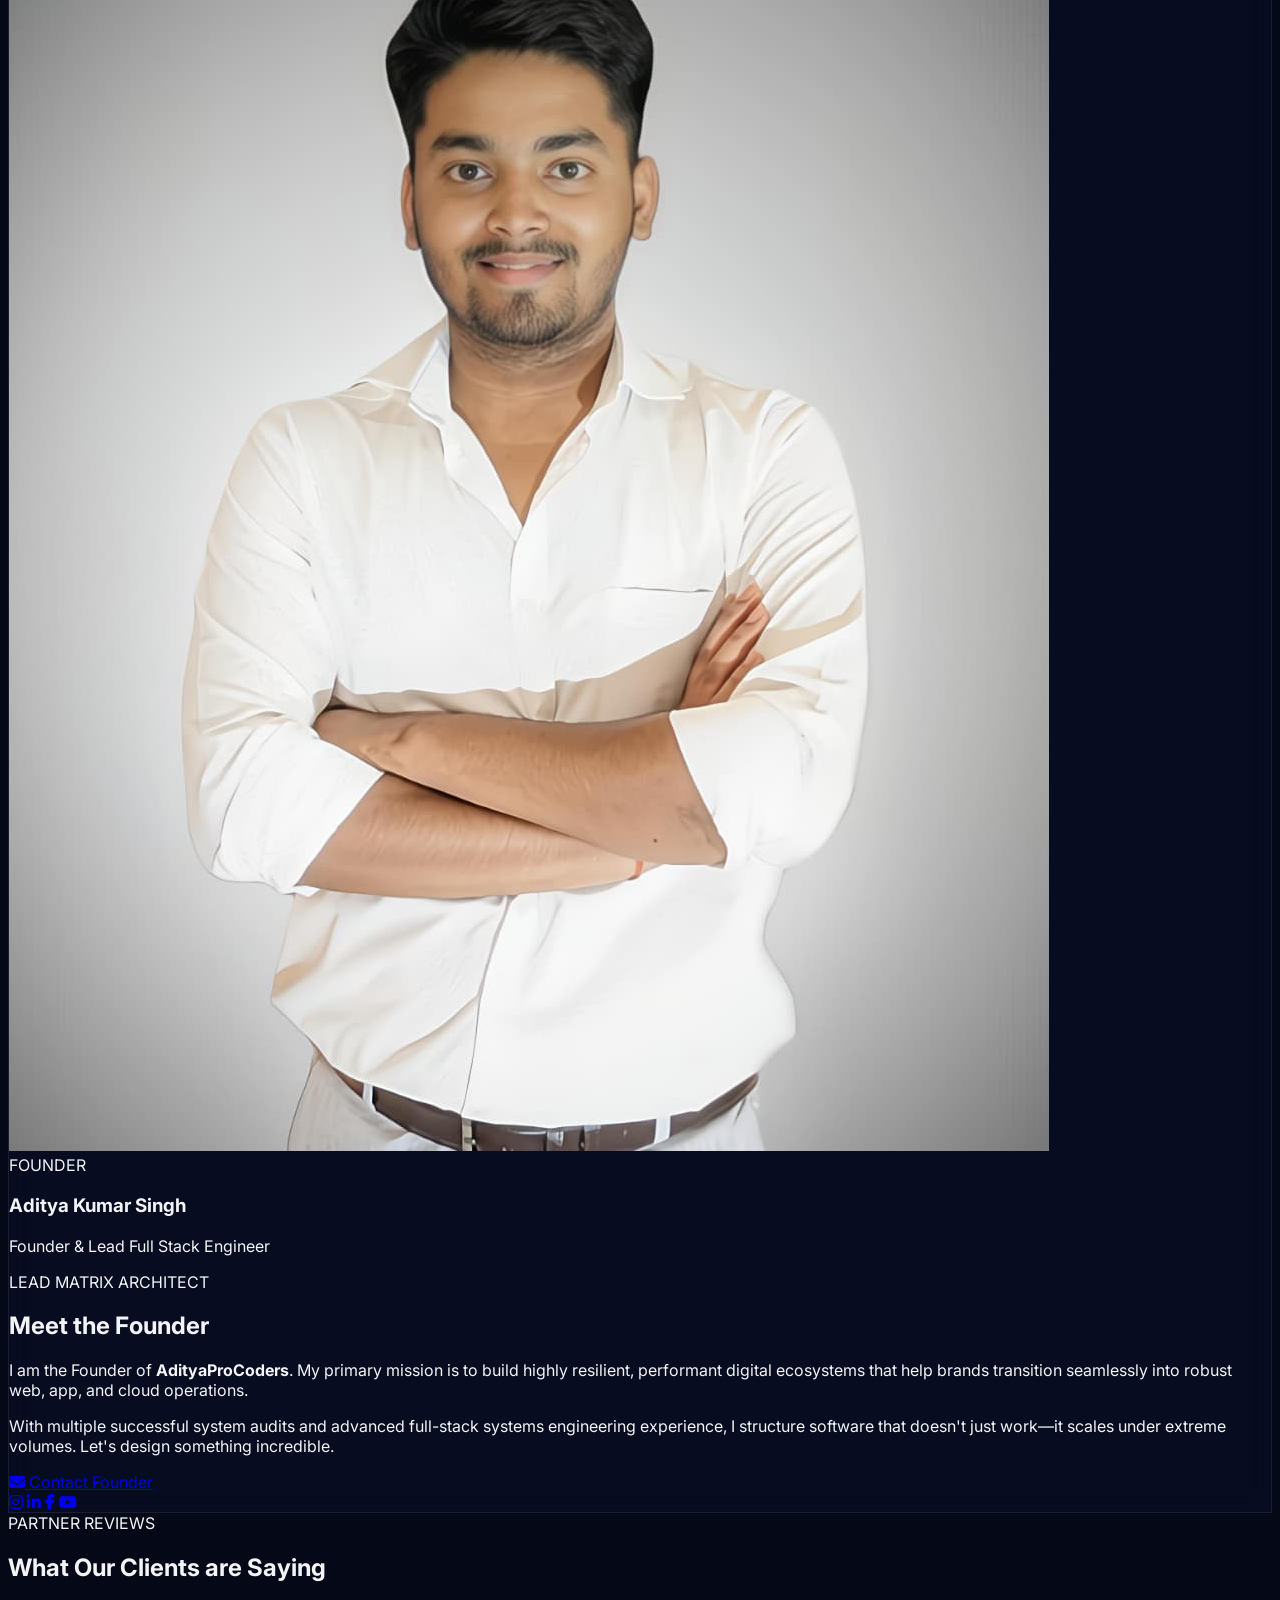
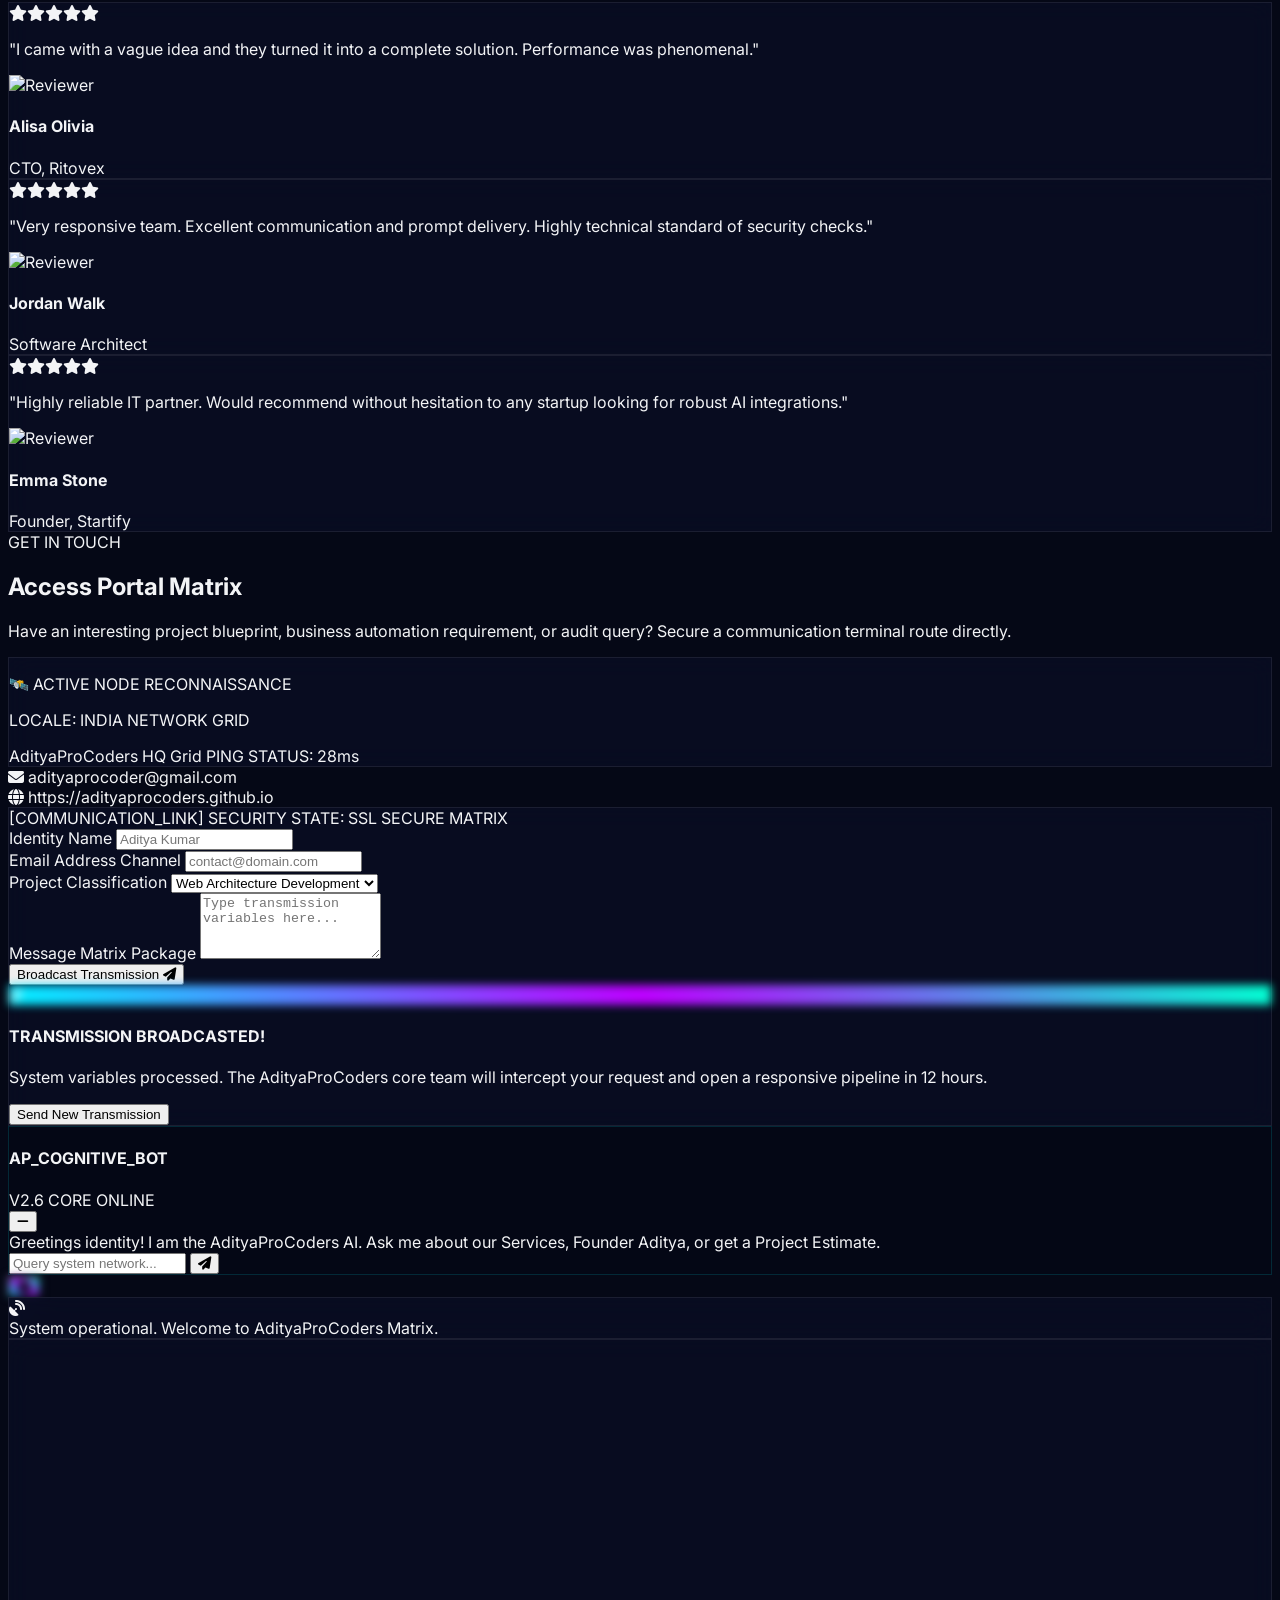
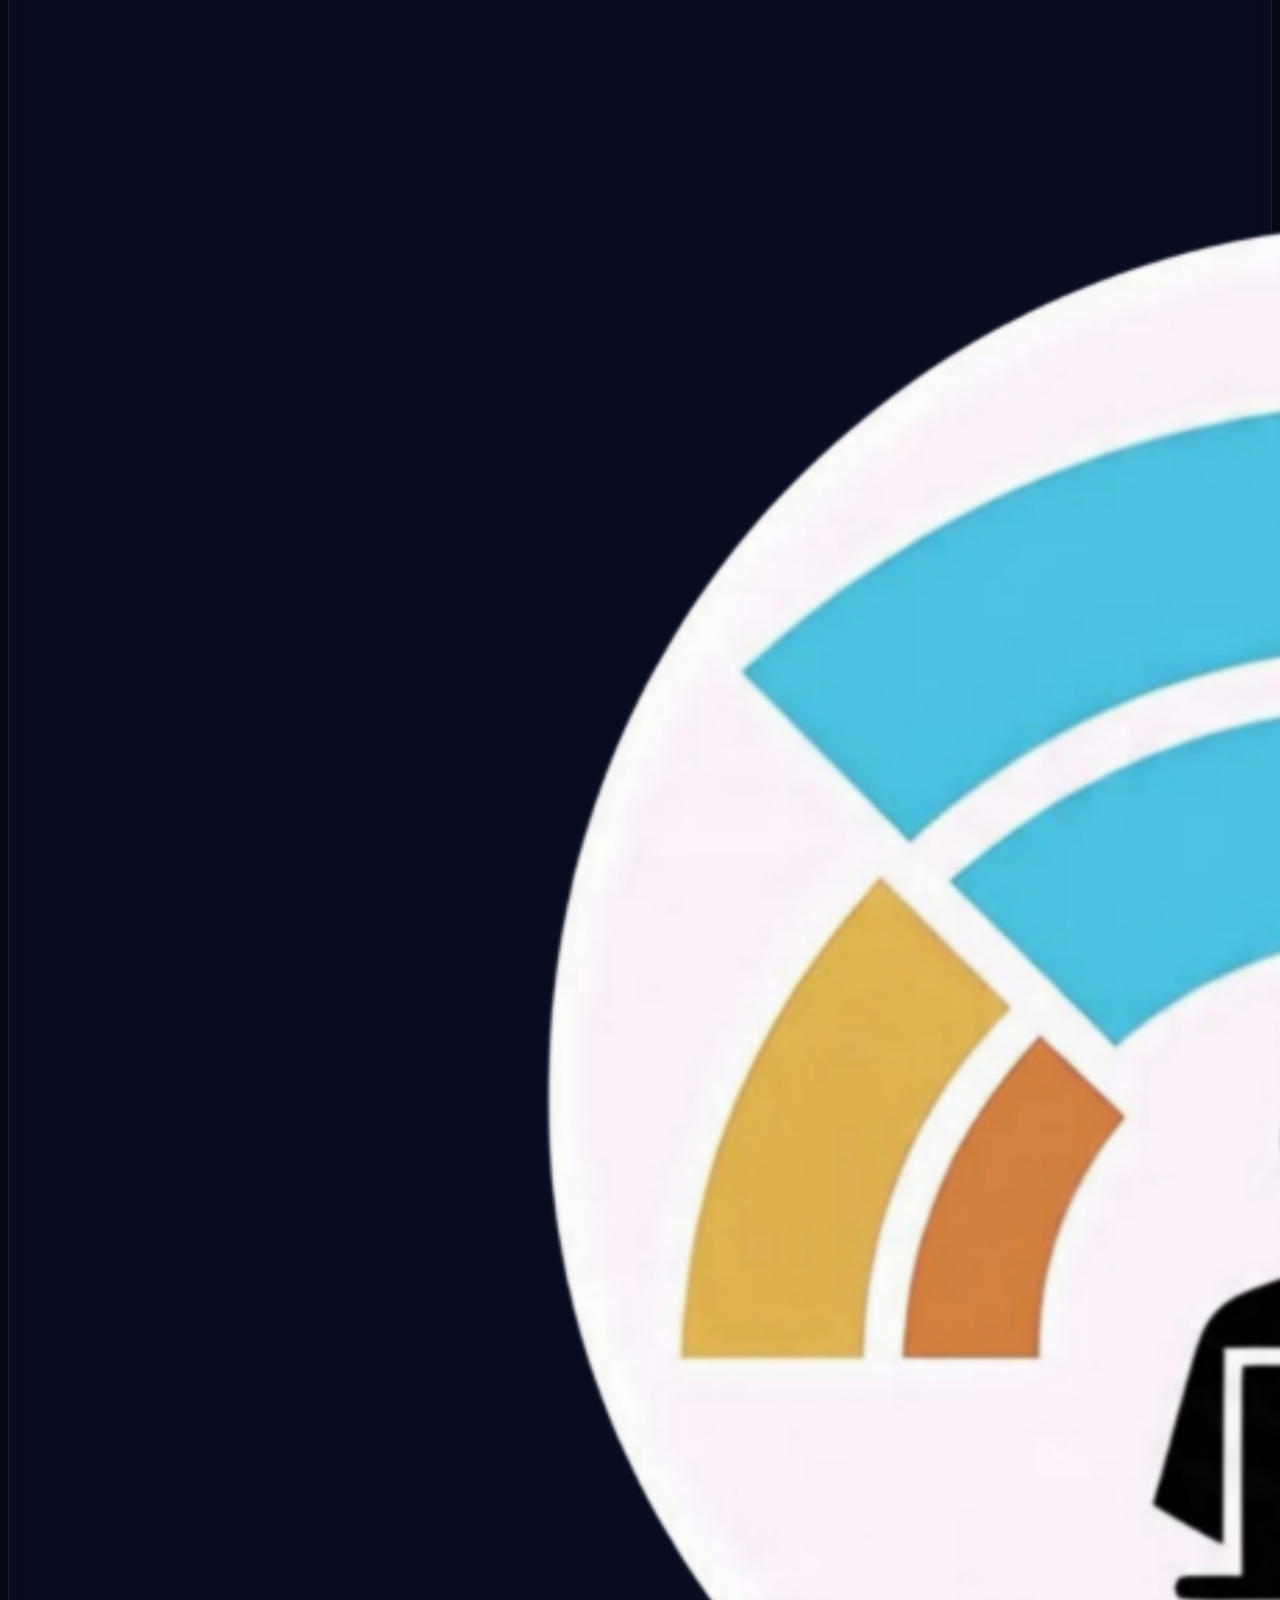
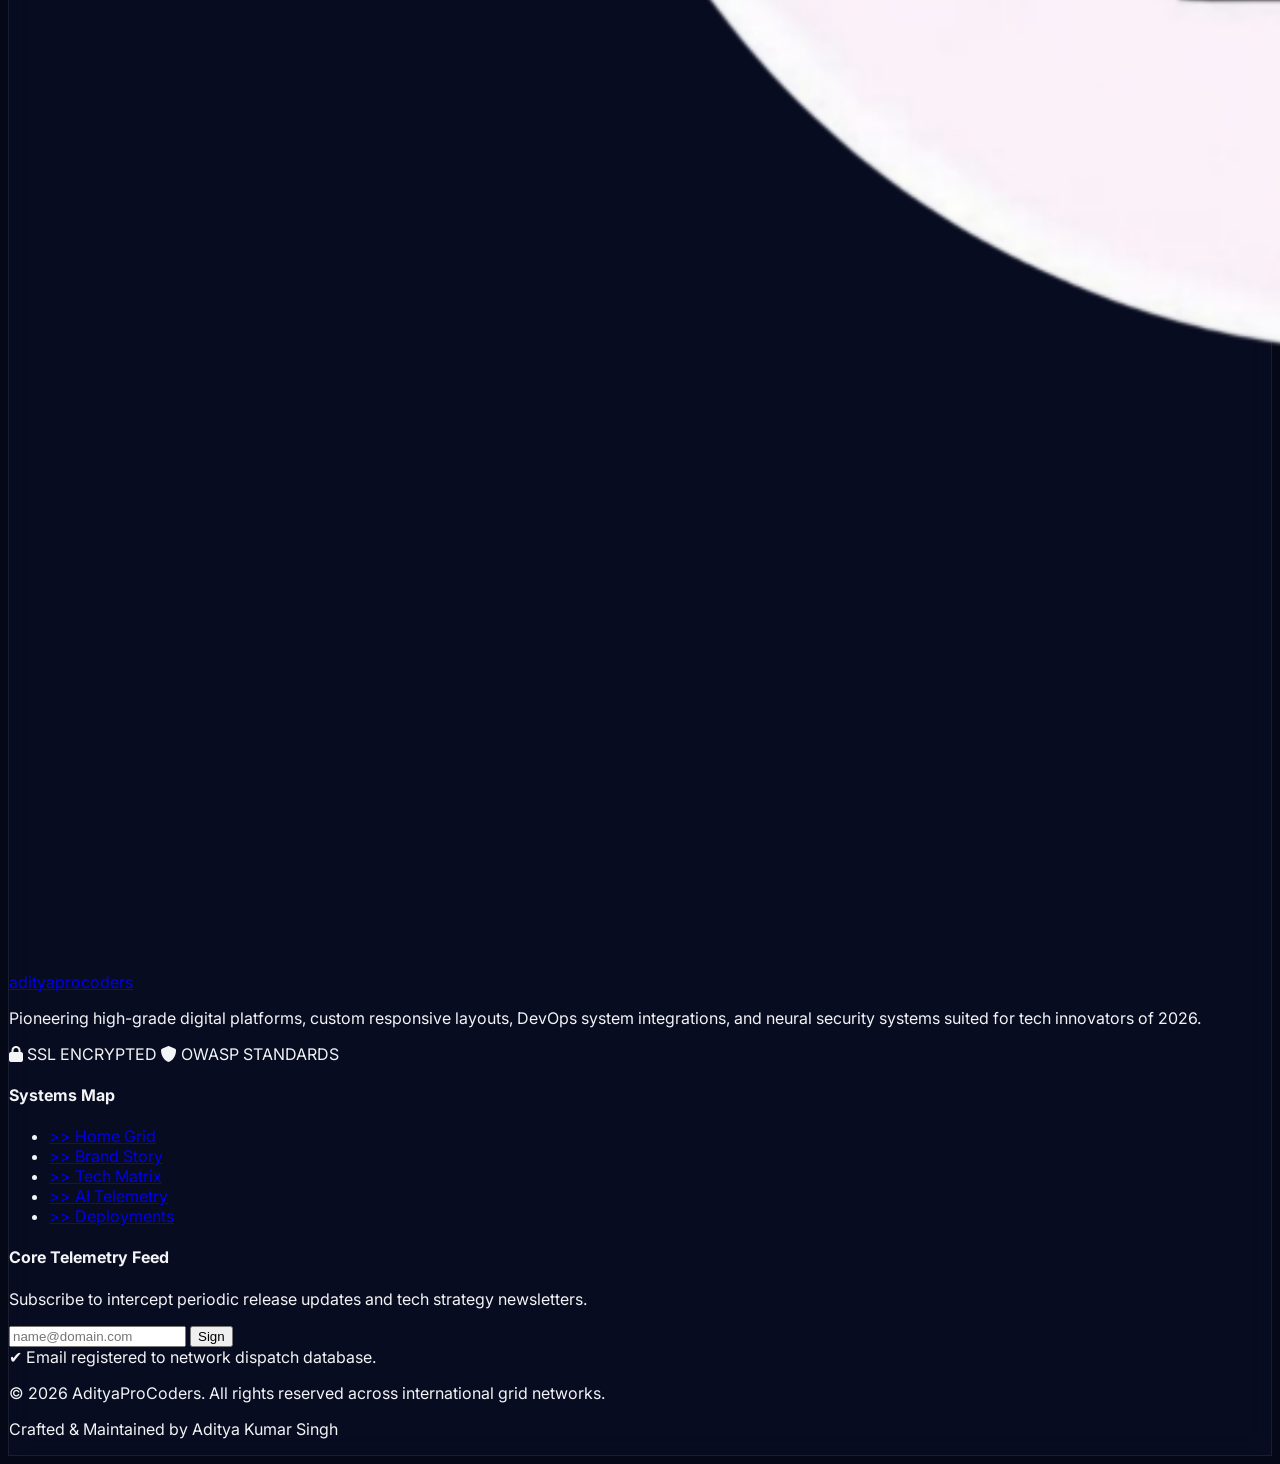
==== commit b6a35ac4: "Update index.html" ====
--- a/index.html
+++ b/index.html
@@ -135,9 +135,6 @@
         <!-- Right Side Controls (Theme & Trigger Buttons) -->
         <div class="flex items-center gap-4">
             <!-- Custom System Mode Control (Futuristic light/dark override widget) -->
-            <button id="theme-btn" class="p-2 w-10 h-10 rounded-full border border-neon-blue/20 flex items-center justify-center hover:bg-neon-blue/10 hover:border-neon-blue transition-all" title="Toggle Cyber Mode">
-                <i id="theme-icon" class="fas fa-satellite-dish text-neon-blue text-sm"></i>
-            </button>
             <a href="#quote-calculator" class="hidden lg:flex items-center gap-2 bg-gradient-to-r from-neon-blue to-neon-purple px-4 py-2 rounded-full font-cyber text-xs font-bold uppercase tracking-wider text-white shadow-neon-blue hover:scale-105 transition-all">
                 <i class="fas fa-brain animate-pulse"></i> Instant Quote
             </a>
